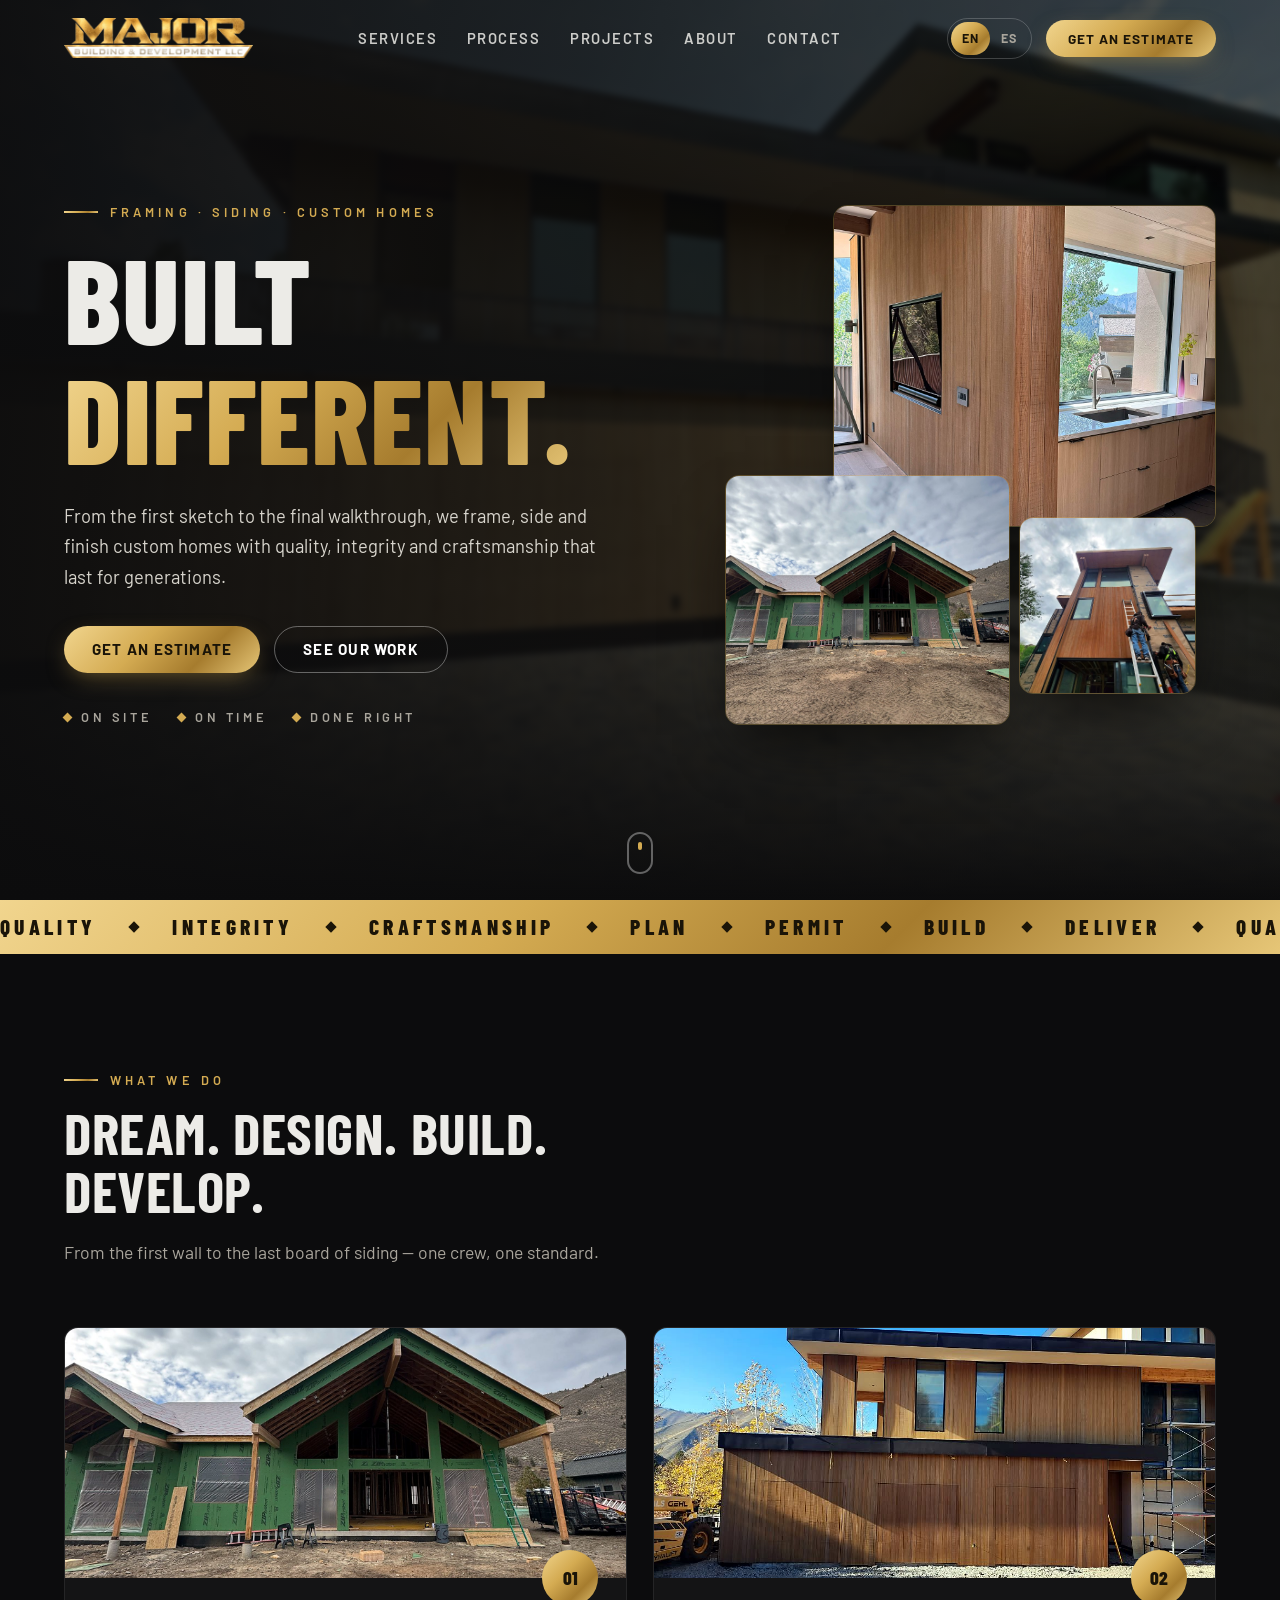
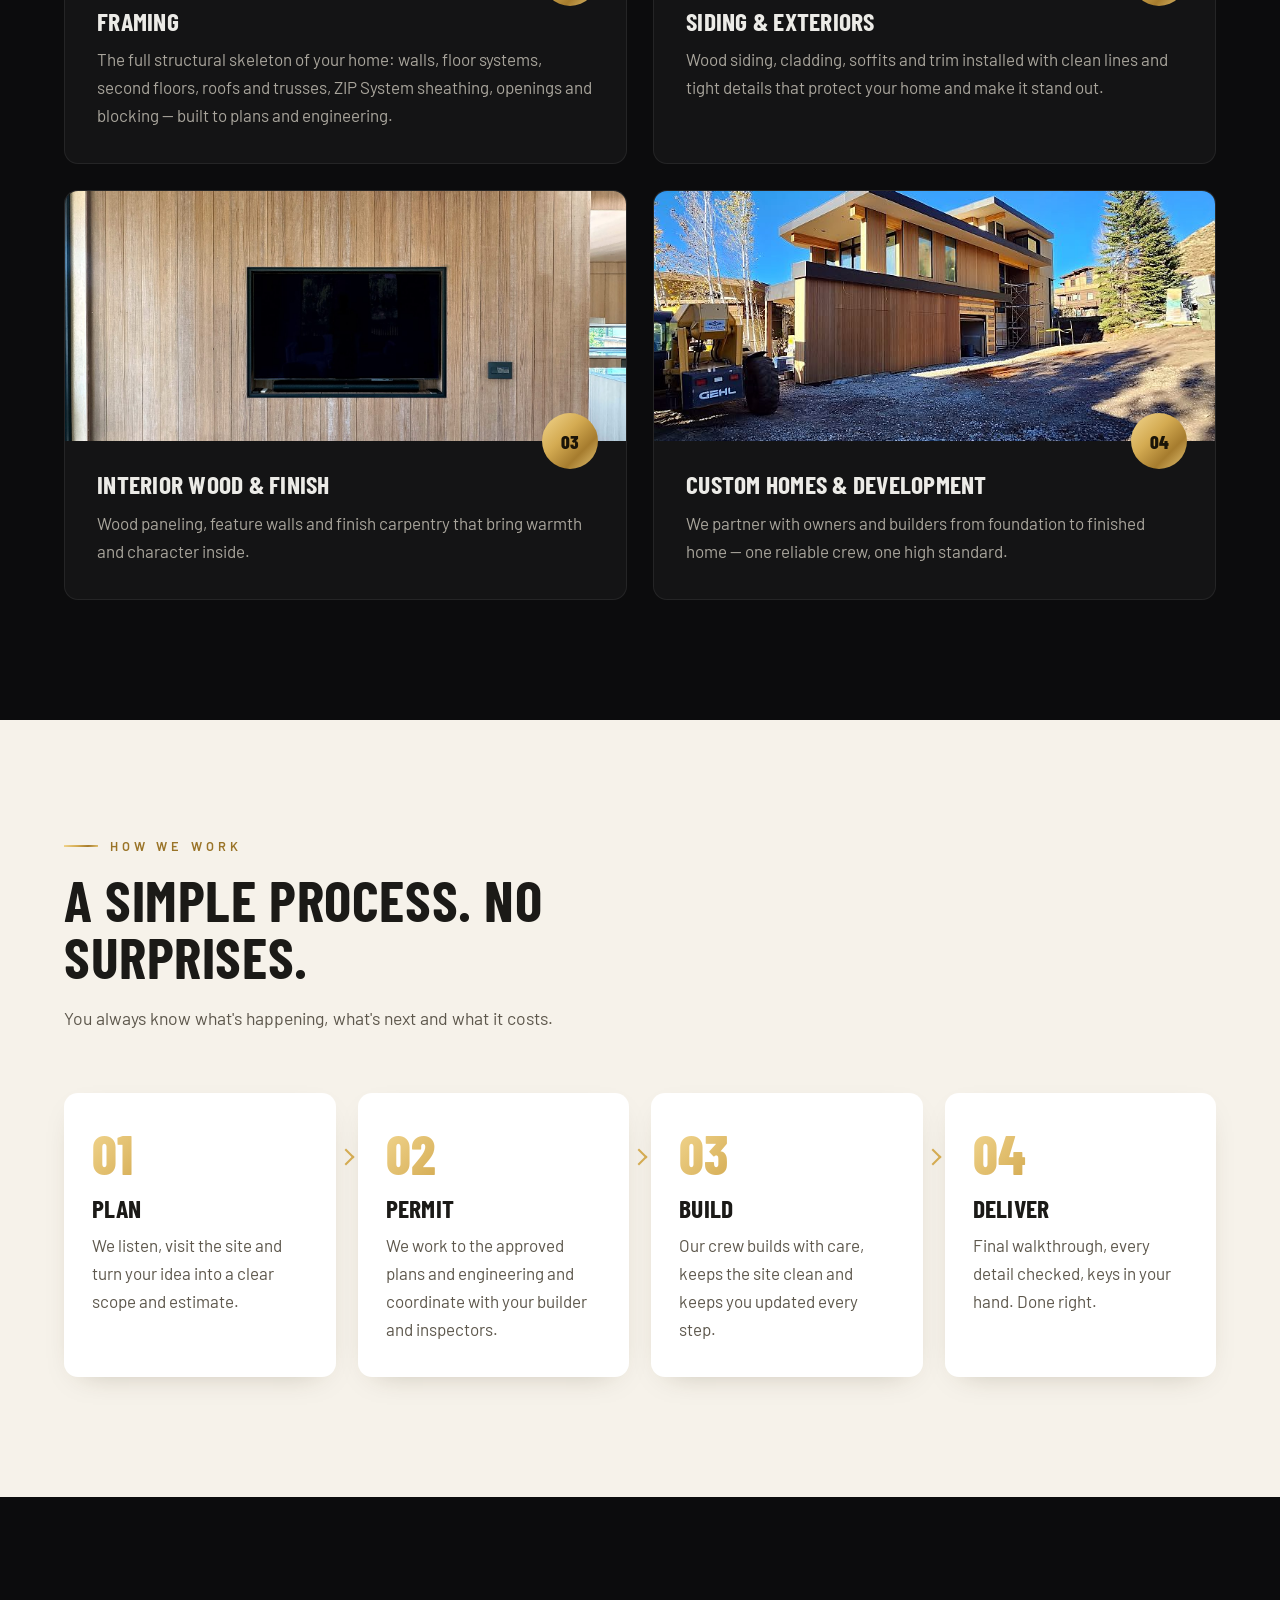
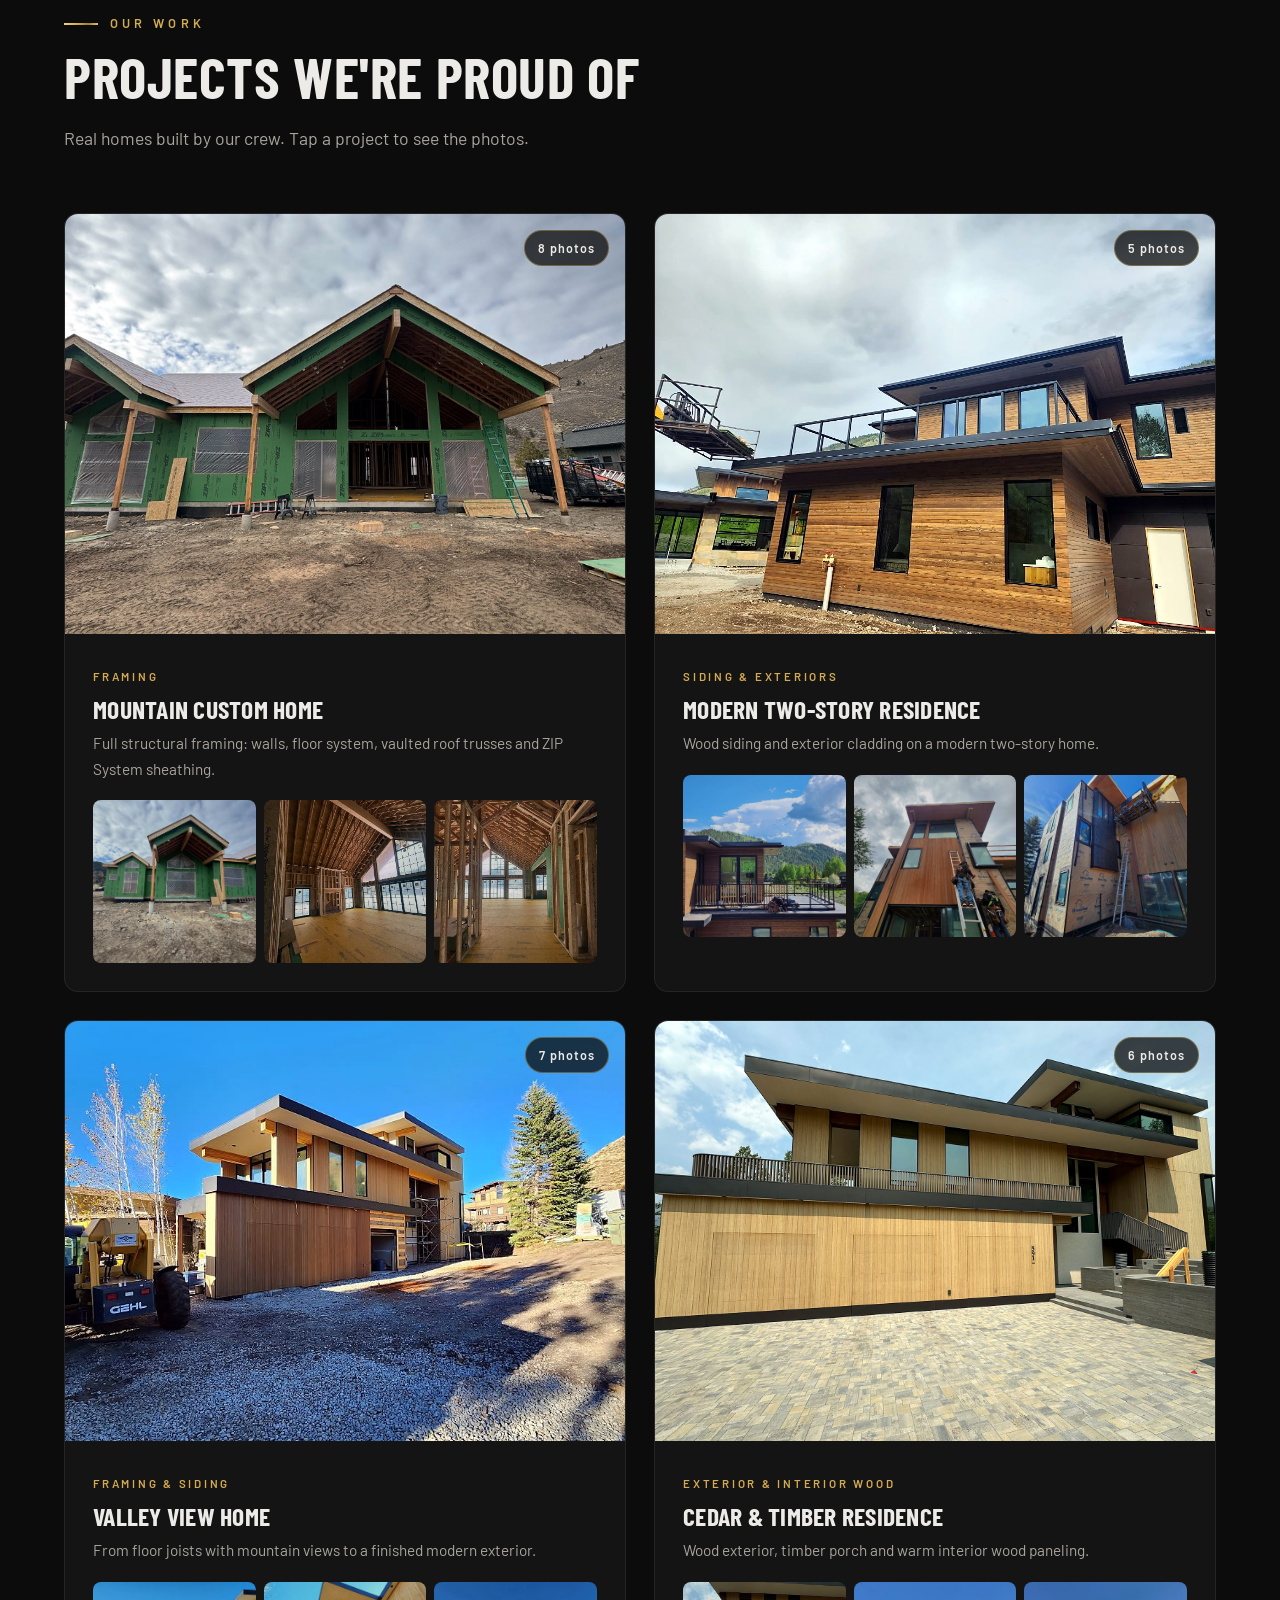
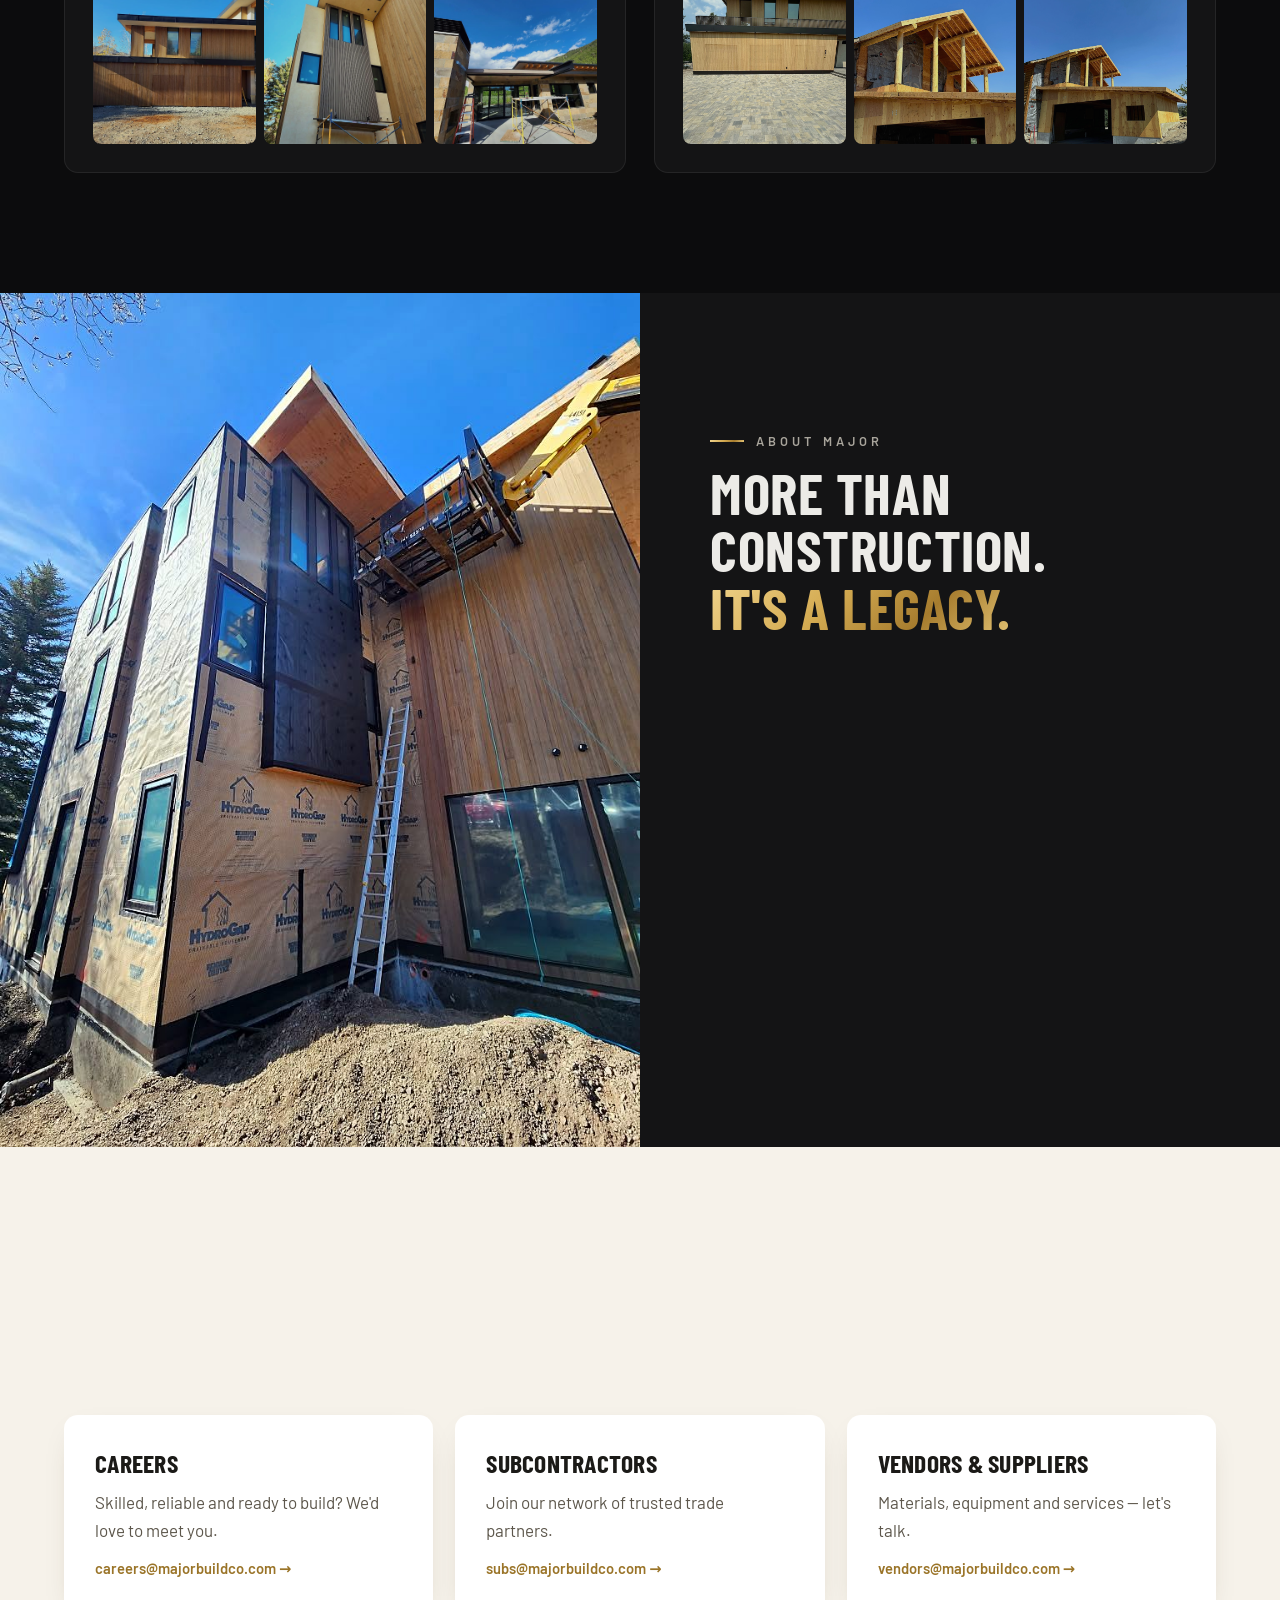
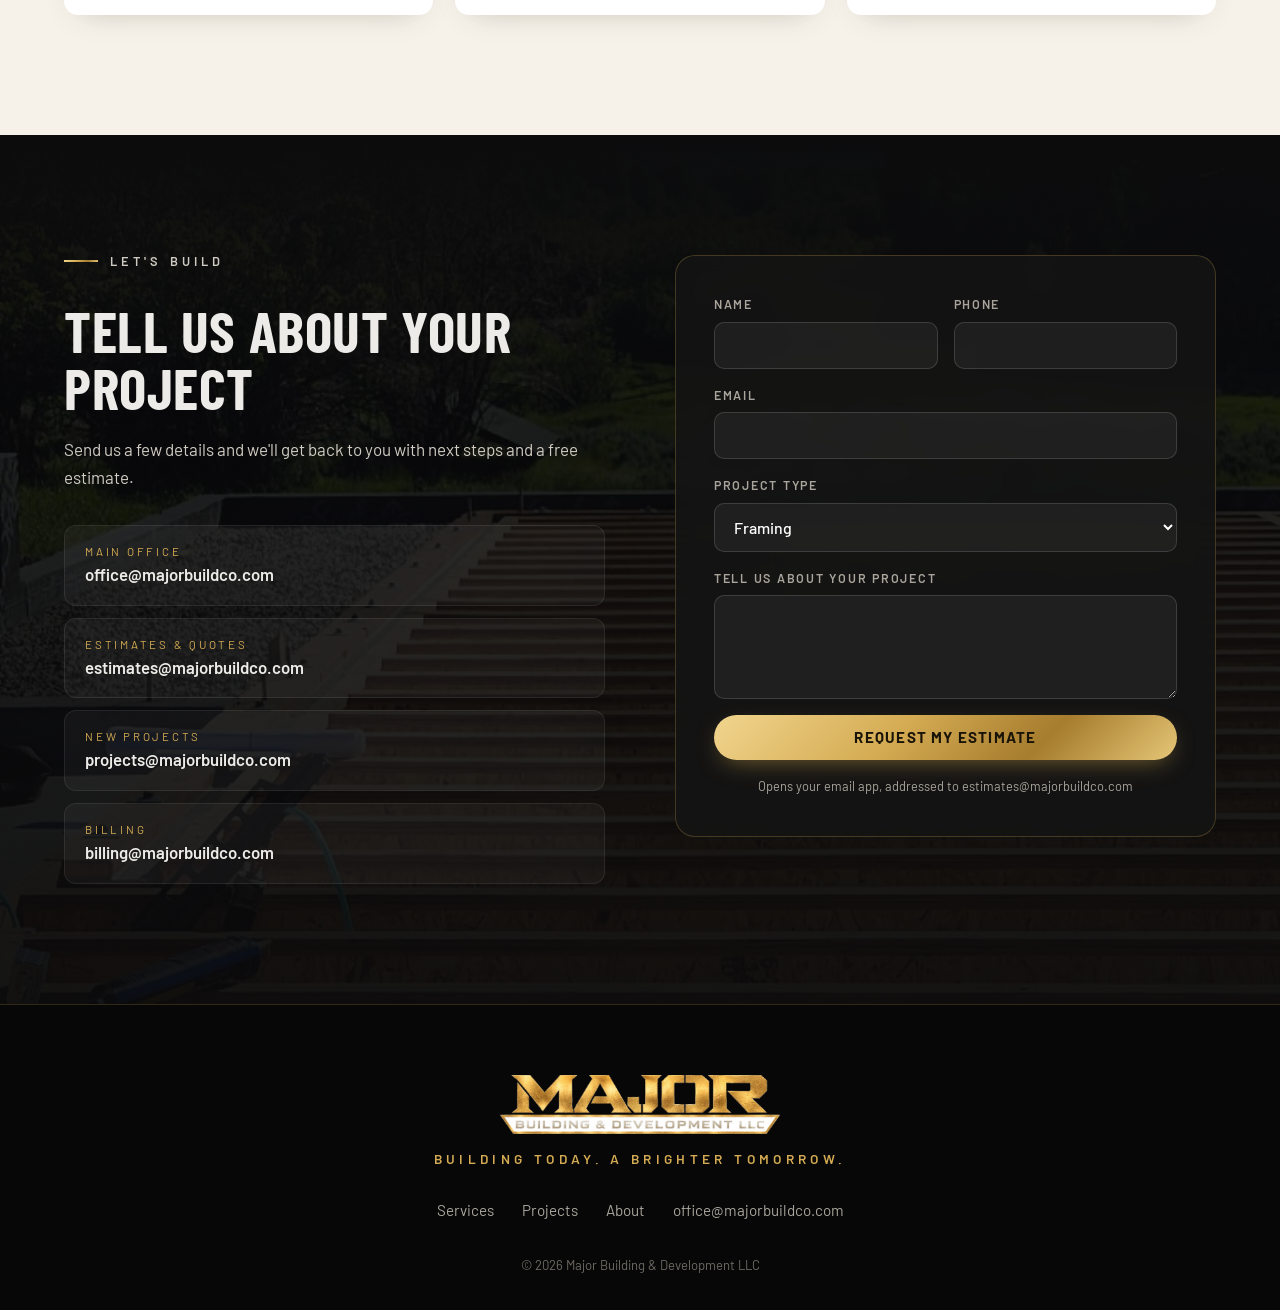
==== index.html @ 40de9aeb "Major Building & Development website Co-Authored-By: Claude Opus 5.5 <noreply@anthropic.com>" ====
<!DOCTYPE html>
<html lang="en">
<head>
<meta charset="UTF-8">
<meta name="viewport" content="width=device-width, initial-scale=1">
<title>Major Building & Development LLC | Custom Homes & Construction</title>
<meta name="description" content="Major Building & Development LLC — custom homes, development and commercial construction. Plan, permit, build, deliver.">
<meta property="og:title" content="Major Building & Development LLC">
<meta property="og:description" content="Built different. Custom homes, development and commercial construction.">
<meta property="og:image" content="proyectos/hero.jpg">
<link rel="icon" href="img/logo-800.png">
<link rel="preconnect" href="https://fonts.googleapis.com">
<link rel="preconnect" href="https://fonts.gstatic.com" crossorigin>
<link href="https://fonts.googleapis.com/css2?family=Barlow+Condensed:wght@500;600;700;800&family=Barlow:wght@400;500;600&display=swap" rel="stylesheet">
<link rel="stylesheet" href="styles.css">
</head>
<body>

<!-- NAV -->
<header class="nav" id="nav">
  <div class="wrap nav__in">
    <a href="#top" class="nav__logo" aria-label="Major Building & Development"><img src="img/logo-800.png" alt="Major Building & Development LLC"></a>
    <nav class="nav__links" id="menu">
      <a href="#services" data-i18n="nav.services">Services</a>
      <a href="#process" data-i18n="nav.process">Process</a>
      <a href="#projects" data-i18n="nav.projects">Projects</a>
      <a href="#about" data-i18n="nav.about">About</a>
      <a href="#contact" data-i18n="nav.contact">Contact</a>
      <a href="#contact" class="btn btn--gold nav__cta-m" data-i18n="cta.estimate">Get an Estimate</a>
    </nav>
    <div class="nav__right">
      <div class="lang" role="group" aria-label="Language">
        <button data-lang="en" class="is-on">EN</button><button data-lang="es">ES</button>
      </div>
      <a href="#contact" class="btn btn--gold nav__cta" data-i18n="cta.estimate">Get an Estimate</a>
      <button class="burger" id="burger" aria-label="Menu" aria-expanded="false"><span></span><span></span></button>
    </div>
  </div>
</header>

<main id="top">

<!-- HERO -->
<section class="hero">
  <div class="hero__bg" style="background-image:url(proyectos/hero.jpg)"></div>
  <div class="wrap hero__in">
    <div class="hero__copy">
      <p class="eyebrow reveal" data-i18n="hero.eyebrow">Framing · Siding · Custom Homes</p>
      <h1 class="reveal"><span data-i18n="hero.t1">Built</span> <em class="gold" data-i18n="hero.t2">Different.</em></h1>
      <p class="lead reveal" data-i18n="hero.lead">From the first sketch to the final walkthrough, we frame, side and finish custom homes with quality, integrity and craftsmanship that last for generations.</p>
      <div class="hero__btns reveal">
        <a href="#contact" class="btn btn--gold" data-i18n="cta.estimate">Get an Estimate</a>
        <a href="#projects" class="btn btn--ghost" data-i18n="cta.work">See Our Work</a>
      </div>
      <ul class="hero__tags reveal">
        <li data-i18n="tag.1">On site</li><li data-i18n="tag.2">On time</li><li data-i18n="tag.3">Done right</li>
      </ul>
    </div>
    <div class="hero__stack reveal">
      <figure class="card-img a"><img src="proyectos/p4/6.jpg" alt="Interior wood paneling"></figure>
      <figure class="card-img b"><img src="proyectos/p1/1.jpg" alt="Custom home framing"></figure>
      <figure class="card-img c"><img src="proyectos/p2/3.jpg" alt="Crew installing siding"></figure>
    </div>
  </div>
  <a href="#services" class="hero__scroll" aria-label="Scroll"><span></span></a>
</section>

<!-- MARQUEE -->
<div class="marquee" aria-hidden="true">
  <div class="marquee__track">
    <span>Quality</span><i></i><span>Integrity</span><i></i><span>Craftsmanship</span><i></i><span>Plan</span><i></i><span>Permit</span><i></i><span>Build</span><i></i><span>Deliver</span><i></i>
    <span>Quality</span><i></i><span>Integrity</span><i></i><span>Craftsmanship</span><i></i><span>Plan</span><i></i><span>Permit</span><i></i><span>Build</span><i></i><span>Deliver</span><i></i>
  </div>
</div>

<!-- SERVICES -->
<section class="section" id="services">
  <div class="wrap">
    <div class="head reveal">
      <p class="eyebrow" data-i18n="svc.eyebrow">What we do</p>
      <h2 data-i18n="svc.title">Dream. Design. Build. Develop.</h2>
      <p class="sub" data-i18n="svc.sub">From the first wall to the last board of siding — one crew, one standard.</p>
    </div>
    <div class="services">
      <article class="svc reveal">
        <div class="svc__img"><img src="proyectos/p1/1.jpg" alt="" loading="lazy"></div>
        <div class="svc__body">
          <span class="svc__n">01</span>
          <h3 data-i18n="svc.1.t">Framing</h3>
          <p data-i18n="svc.1.d">The full structural skeleton of your home: walls, floor systems, second floors, roofs and trusses, ZIP System sheathing, openings and blocking — built to plans and engineering.</p>
        </div>
      </article>
      <article class="svc reveal">
        <div class="svc__img"><img src="proyectos/p3/2.jpg" alt="" loading="lazy"></div>
        <div class="svc__body">
          <span class="svc__n">02</span>
          <h3 data-i18n="svc.2.t">Siding & Exteriors</h3>
          <p data-i18n="svc.2.d">Wood siding, cladding, soffits and trim installed with clean lines and tight details that protect your home and make it stand out.</p>
        </div>
      </article>
      <article class="svc reveal">
        <div class="svc__img"><img src="proyectos/p4/5.jpg" alt="" loading="lazy"></div>
        <div class="svc__body">
          <span class="svc__n">03</span>
          <h3 data-i18n="svc.3.t">Interior Wood & Finish</h3>
          <p data-i18n="svc.3.d">Wood paneling, feature walls and finish carpentry that bring warmth and character inside.</p>
        </div>
      </article>
      <article class="svc reveal">
        <div class="svc__img"><img src="proyectos/p3/1.jpg" alt="" loading="lazy"></div>
        <div class="svc__body">
          <span class="svc__n">04</span>
          <h3 data-i18n="svc.4.t">Custom Homes & Development</h3>
          <p data-i18n="svc.4.d">We partner with owners and builders from foundation to finished home — one reliable crew, one high standard.</p>
        </div>
      </article>
    </div>
  </div>
</section>

<!-- PROCESS -->
<section class="section section--light" id="process">
  <div class="wrap">
    <div class="head reveal">
      <p class="eyebrow" data-i18n="proc.eyebrow">How we work</p>
      <h2 data-i18n="proc.title">A simple process. No surprises.</h2>
      <p class="sub" data-i18n="proc.sub">You always know what's happening, what's next and what it costs.</p>
    </div>
    <ol class="steps">
      <li class="step reveal"><span class="step__n">01</span><h3 data-i18n="proc.1.t">Plan</h3><p data-i18n="proc.1.d">We listen, visit the site and turn your idea into a clear scope and estimate.</p></li>
      <li class="step reveal"><span class="step__n">02</span><h3 data-i18n="proc.2.t">Permit</h3><p data-i18n="proc.2.d">We work to the approved plans and engineering and coordinate with your builder and inspectors.</p></li>
      <li class="step reveal"><span class="step__n">03</span><h3 data-i18n="proc.3.t">Build</h3><p data-i18n="proc.3.d">Our crew builds with care, keeps the site clean and keeps you updated every step.</p></li>
      <li class="step reveal"><span class="step__n">04</span><h3 data-i18n="proc.4.t">Deliver</h3><p data-i18n="proc.4.d">Final walkthrough, every detail checked, keys in your hand. Done right.</p></li>
    </ol>
  </div>
</section>

<!-- PROJECTS -->
<section class="section" id="projects">
  <div class="wrap">
    <div class="head reveal">
      <p class="eyebrow" data-i18n="proj.eyebrow">Our work</p>
      <h2 data-i18n="proj.title">Projects we're proud of</h2>
      <p class="sub" data-i18n="proj.sub">Real homes built by our crew. Tap a project to see the photos.</p>
    </div>
    <div class="projects" id="projectsGrid">
      <!-- Rellenado desde script.js (lista PROJECTS) -->
    </div>
  </div>
</section>

<!-- ABOUT / LEGACY -->
<section class="section section--split" id="about">
  <div class="split__img reveal"><img src="proyectos/p2/4.jpg" alt="Major crew on site" loading="lazy"></div>
  <div class="split__copy">
    <p class="eyebrow reveal" data-i18n="about.eyebrow">About Major</p>
    <h2 class="reveal"><span data-i18n="about.t1">More than construction.</span><br><em class="gold" data-i18n="about.t2">It's a legacy.</em></h2>
    <p class="reveal" data-i18n="about.p1">Major Building & Development was founded by Ruben on a simple idea: treat every project like it's being built for our own family. That means honest estimates, clear communication and work we're proud to put our name on.</p>
    <p class="reveal" data-i18n="about.p2">We're builders, planners and problem-solvers — and we're here to build today for a brighter tomorrow.</p>
    <ul class="pillars reveal">
      <li><b data-i18n="pill.1.t">Quality</b><span data-i18n="pill.1.d">Materials and methods that last.</span></li>
      <li><b data-i18n="pill.2.t">Integrity</b><span data-i18n="pill.2.d">Straight answers, fair prices.</span></li>
      <li><b data-i18n="pill.3.t">Craftsmanship</b><span data-i18n="pill.3.d">Details done by hand, done right.</span></li>
    </ul>
  </div>
</section>

<!-- WORK WITH US -->
<section class="section section--light">
  <div class="wrap">
    <div class="head reveal">
      <p class="eyebrow" data-i18n="team.eyebrow">Grow with us</p>
      <h2 data-i18n="team.title">People. Projects. Progress.</h2>
    </div>
    <div class="join">
      <a class="join__card reveal" href="mailto:careers@majorbuildco.com">
        <h3 data-i18n="team.1.t">Careers</h3>
        <p data-i18n="team.1.d">Skilled, reliable and ready to build? We'd love to meet you.</p>
        <span>careers@majorbuildco.com →</span>
      </a>
      <a class="join__card reveal" href="mailto:subs@majorbuildco.com">
        <h3 data-i18n="team.2.t">Subcontractors</h3>
        <p data-i18n="team.2.d">Join our network of trusted trade partners.</p>
        <span>subs@majorbuildco.com →</span>
      </a>
      <a class="join__card reveal" href="mailto:vendors@majorbuildco.com">
        <h3 data-i18n="team.3.t">Vendors & Suppliers</h3>
        <p data-i18n="team.3.d">Materials, equipment and services — let's talk.</p>
        <span>vendors@majorbuildco.com →</span>
      </a>
    </div>
  </div>
</section>

<!-- CONTACT -->
<section class="section section--contact" id="contact">
  <div class="contact__bg" style="background-image:url(proyectos/p3/5.jpg)"></div>
  <div class="wrap contact">
    <div class="contact__info">
      <p class="eyebrow reveal" data-i18n="ct.eyebrow">Let's build</p>
      <h2 class="reveal" data-i18n="ct.title">Tell us about your project</h2>
      <p class="reveal" data-i18n="ct.sub">Send us a few details and we'll get back to you with next steps and a free estimate.</p>
      <ul class="emails reveal">
        <li><small data-i18n="ct.office">Main office</small><a href="mailto:office@majorbuildco.com">office@majorbuildco.com</a></li>
        <li><small data-i18n="ct.estimates">Estimates & quotes</small><a href="mailto:estimates@majorbuildco.com">estimates@majorbuildco.com</a></li>
        <li><small data-i18n="ct.projects">New projects</small><a href="mailto:projects@majorbuildco.com">projects@majorbuildco.com</a></li>
        <li><small data-i18n="ct.billing">Billing</small><a href="mailto:billing@majorbuildco.com">billing@majorbuildco.com</a></li>
      </ul>
    </div>
    <form class="form reveal" id="form" novalidate>
      <div class="row">
        <label><span data-i18n="f.name">Name</span><input name="name" required autocomplete="name"></label>
        <label><span data-i18n="f.phone">Phone</span><input name="phone" type="tel" autocomplete="tel"></label>
      </div>
      <label><span data-i18n="f.email">Email</span><input name="email" type="email" required autocomplete="email"></label>
      <label><span data-i18n="f.type">Project type</span>
        <select name="type">
          <option data-i18n="svc.1.t">Framing</option>
          <option data-i18n="svc.2.t">Siding & Exteriors</option>
          <option data-i18n="svc.3.t">Interior Wood & Finish</option>
          <option data-i18n="svc.4.t">Custom Homes & Development</option>
          <option data-i18n="f.other">Other</option>
        </select>
      </label>
      <label><span data-i18n="f.msg">Tell us about your project</span><textarea name="msg" rows="4"></textarea></label>
      <button class="btn btn--gold btn--full" type="submit" data-i18n="f.send">Request my estimate</button>
      <p class="form__note" data-i18n="f.note">Opens your email app, addressed to estimates@majorbuildco.com</p>
    </form>
  </div>
</section>

</main>

<footer class="footer">
  <div class="wrap footer__in">
    <img src="img/logo-800.png" alt="Major Building & Development LLC" class="footer__logo">
    <p class="footer__tag" data-i18n="foot.tag">Building today. A brighter tomorrow.</p>
    <nav class="footer__links">
      <a href="#services" data-i18n="nav.services">Services</a>
      <a href="#projects" data-i18n="nav.projects">Projects</a>
      <a href="#about" data-i18n="nav.about">About</a>
      <a href="mailto:office@majorbuildco.com">office@majorbuildco.com</a>
    </nav>
    <p class="footer__copy">© <span id="yr"></span> Major Building & Development LLC</p>
  </div>
</footer>

<div class="lightbox" id="lightbox" hidden>
  <button class="lightbox__x" aria-label="Close">×</button>
  <button class="lightbox__nav prev" aria-label="Previous">‹</button>
  <figure><img alt=""><figcaption><b></b><span></span></figcaption></figure>
  <button class="lightbox__nav next" aria-label="Next">›</button>
</div>

<script src="script.js"></script>
</body>
</html>
---- styles.css ----
:root{
  --ink:#0c0c0d; --ink-2:#141415; --ink-3:#1d1d1f;
  --cream:#f6f2ea; --cream-2:#ece5d8;
  --gold:#d4ab52; --gold-hi:#f1d58e; --gold-lo:#9a7428;
  --grad:linear-gradient(135deg,#f1d58e 0%,#d4ab52 40%,#a67c2e 70%,#e6c677 100%);
  --txt:#ecebe7; --muted:#a9a59c; --txt-dark:#1b1a17; --muted-dark:#5d574c;
  --r:14px; --wrap:1200px;
  --fh:'Barlow Condensed',system-ui,sans-serif; --fb:'Barlow',system-ui,sans-serif;
}
*{box-sizing:border-box;margin:0;padding:0}
html{scroll-behavior:smooth;scroll-padding-top:80px}
body{background:var(--ink);color:var(--txt);font:17px/1.65 var(--fb);-webkit-font-smoothing:antialiased;overflow-x:hidden}
img{display:block;max-width:100%}
a{color:inherit;text-decoration:none}
button{font:inherit;cursor:pointer;border:0;background:none;color:inherit}
.wrap{max-width:var(--wrap);margin:0 auto;padding:0 24px}
h1,h2,h3{font-family:var(--fh);text-transform:uppercase;line-height:1;letter-spacing:.01em}
h2{font-size:clamp(2.2rem,5vw,3.6rem);font-weight:700}
h3{font-size:1.6rem;font-weight:700}
.gold{font-style:normal;background:var(--grad);-webkit-background-clip:text;background-clip:text;color:transparent}
.eyebrow{font:600 .8rem/1 var(--fb);letter-spacing:.32em;text-transform:uppercase;color:var(--gold);display:flex;align-items:center;gap:12px;margin-bottom:18px}
.eyebrow::before{content:"";width:34px;height:2px;background:var(--grad)}

/* buttons */
.btn{display:inline-flex;align-items:center;justify-content:center;gap:8px;padding:15px 28px;border-radius:999px;font:700 .95rem/1 var(--fb);letter-spacing:.08em;text-transform:uppercase;transition:transform .25s,box-shadow .25s,background .25s}
.btn--gold{background:var(--grad);color:#1a1408;box-shadow:0 8px 24px -8px rgba(212,171,82,.55)}
.btn--gold:hover{transform:translateY(-2px);box-shadow:0 14px 30px -8px rgba(212,171,82,.7)}
.btn--ghost{border:1.5px solid rgba(255,255,255,.35);color:#fff}
.btn--ghost:hover{border-color:var(--gold);color:var(--gold-hi)}
.btn--full{width:100%}

/* nav */
.nav{position:fixed;inset:0 0 auto;z-index:50;transition:background .3s,box-shadow .3s,padding .3s;padding:18px 0}
.nav.is-scrolled{background:rgba(12,12,13,.88);backdrop-filter:blur(14px);-webkit-backdrop-filter:blur(14px);box-shadow:0 1px 0 rgba(212,171,82,.18);padding:10px 0}
.nav__in{display:flex;align-items:center;justify-content:space-between;gap:24px}
.nav__logo img{height:40px;width:auto}
.nav__links{display:flex;gap:30px;font-weight:600;font-size:.92rem;letter-spacing:.1em;text-transform:uppercase}
.nav__links a:not(.btn){position:relative;opacity:.85;transition:opacity .2s}
.nav__links a:not(.btn)::after{content:"";position:absolute;left:0;bottom:-6px;height:2px;width:0;background:var(--grad);transition:width .3s}
.nav__links a:not(.btn):hover{opacity:1}
.nav__links a:not(.btn):hover::after{width:100%}
.nav__cta-m{display:none}
.nav__right{display:flex;align-items:center;gap:14px}
.nav__cta{padding:12px 22px;font-size:.85rem}
.lang{display:flex;border:1px solid rgba(255,255,255,.2);border-radius:999px;padding:3px}
.lang button{padding:6px 11px;border-radius:999px;font-size:.78rem;font-weight:700;letter-spacing:.08em;color:var(--muted);transition:.2s}
.lang button.is-on{background:var(--grad);color:#1a1408}
.burger{display:none;width:42px;height:42px;position:relative}
.burger span{position:absolute;left:10px;right:10px;height:2px;background:#fff;transition:.3s}
.burger span:first-child{top:16px}.burger span:last-child{top:24px}
.burger[aria-expanded=true] span:first-child{top:20px;transform:rotate(45deg)}
.burger[aria-expanded=true] span:last-child{top:20px;transform:rotate(-45deg)}

/* hero */
.hero{position:relative;min-height:100svh;display:flex;align-items:center;padding:120px 0 90px;overflow:hidden}
.hero__bg{position:absolute;inset:-20px;background-size:cover;background-position:center;filter:blur(3px) brightness(.45) saturate(1.1);transform:scale(1.05)}
.hero::before{content:"";position:absolute;inset:0;z-index:1;background:linear-gradient(90deg,rgba(12,12,13,.96) 0%,rgba(12,12,13,.75) 45%,rgba(12,12,13,.35) 100%),linear-gradient(0deg,var(--ink) 0%,transparent 30%)}
.hero__in{position:relative;z-index:2;display:grid;grid-template-columns:1.1fr .9fr;gap:60px;align-items:center;width:100%}
.hero h1{font-size:clamp(3.6rem,10vw,7.5rem);font-weight:800;margin-bottom:24px}
.hero h1 em{display:inline-block}
.lead{font-size:1.15rem;color:#d8d5cd;max-width:540px;margin-bottom:34px}
.hero__btns{display:flex;flex-wrap:wrap;gap:14px;margin-bottom:38px}
.hero__tags{list-style:none;display:flex;gap:26px;font:600 .8rem/1 var(--fb);letter-spacing:.28em;text-transform:uppercase;color:var(--muted)}
.hero__tags li{display:flex;align-items:center;gap:10px}
.hero__tags li::before{content:"";width:7px;height:7px;background:var(--gold);transform:rotate(45deg)}
.hero__stack{position:relative;height:520px}
.card-img{position:absolute;border-radius:var(--r);overflow:hidden;box-shadow:0 30px 60px -20px rgba(0,0,0,.8);border:1px solid rgba(212,171,82,.3)}
.card-img img{width:100%;height:100%;object-fit:cover}
.card-img.a{width:78%;height:62%;top:0;right:0}
.card-img.b{width:58%;height:48%;bottom:0;left:0;z-index:2}
.card-img.c{width:36%;height:34%;bottom:6%;right:4%;z-index:3}
.hero__scroll{position:absolute;bottom:26px;left:50%;transform:translateX(-50%);z-index:2;width:26px;height:42px;border:2px solid rgba(255,255,255,.35);border-radius:14px}
.hero__scroll span{position:absolute;left:50%;top:8px;width:4px;height:8px;margin-left:-2px;border-radius:2px;background:var(--gold);animation:sc 1.8s infinite}
@keyframes sc{0%{opacity:0;transform:translateY(0)}40%{opacity:1}100%{opacity:0;transform:translateY(14px)}}

/* marquee */
.marquee{background:var(--grad);color:#1a1408;overflow:hidden;padding:16px 0}
.marquee__track{display:flex;align-items:center;gap:34px;width:max-content;animation:mq 34s linear infinite;font:800 1.35rem/1 var(--fh);letter-spacing:.2em;text-transform:uppercase}
.marquee i{width:8px;height:8px;background:#1a1408;transform:rotate(45deg)}
@keyframes mq{to{transform:translateX(-50%)}}

/* sections */
.section{padding:120px 0;position:relative}
.head{max-width:680px;margin-bottom:60px}
.head--row{max-width:none;display:flex;justify-content:space-between;align-items:flex-end;gap:30px;flex-wrap:wrap}
.sub{color:var(--muted);font-size:1.1rem;margin-top:18px}
.section--light{background:var(--cream);color:var(--txt-dark)}
.section--light .sub,.section--light p{color:var(--muted-dark)}
.section--light .eyebrow{color:var(--gold-lo)}

/* services */
.services{display:grid;grid-template-columns:repeat(2,1fr);gap:26px}
.svc{background:var(--ink-2);border:1px solid rgba(255,255,255,.07);border-radius:var(--r);overflow:hidden;display:flex;flex-direction:column;transition:transform .35s,border-color .35s}
.svc:hover{transform:translateY(-6px);border-color:rgba(212,171,82,.5)}
.svc__img{height:250px;overflow:hidden}
.svc__img img{width:100%;height:100%;object-fit:cover;transition:transform .8s}
.svc:hover .svc__img img{transform:scale(1.07)}
.svc__body{padding:30px 32px 34px;position:relative}
.svc__n{position:absolute;top:-28px;right:28px;width:56px;height:56px;border-radius:50%;background:var(--grad);color:#1a1408;display:grid;place-items:center;font:800 1.2rem/1 var(--fh)}
.svc h3{margin-bottom:12px}
.svc p{color:var(--muted)}

/* process */
.steps{list-style:none;display:grid;grid-template-columns:repeat(4,1fr);gap:22px;counter-reset:s}
.step{background:#fff;border-radius:var(--r);padding:34px 28px;position:relative;box-shadow:0 10px 30px -18px rgba(60,45,15,.35);transition:transform .3s}
.step:hover{transform:translateY(-5px)}
.step__n{font:800 3.4rem/1 var(--fh);background:var(--grad);-webkit-background-clip:text;background-clip:text;color:transparent;display:block;margin-bottom:14px}
.step h3{margin-bottom:10px;color:var(--txt-dark)}
.step:not(:last-child)::after{content:"";position:absolute;top:58px;right:-16px;width:10px;height:10px;border-top:2px solid var(--gold);border-right:2px solid var(--gold);transform:rotate(45deg);z-index:2}

/* gallery */
.filters{display:flex;gap:8px;flex-wrap:wrap}
.filters button{padding:10px 18px;border-radius:999px;border:1px solid rgba(255,255,255,.18);font-weight:600;font-size:.85rem;letter-spacing:.08em;text-transform:uppercase;color:var(--muted);transition:.2s}
.filters button:hover{color:#fff;border-color:var(--gold)}
.filters button.is-on{background:var(--grad);color:#1a1408;border-color:transparent}
.gallery{display:grid;grid-template-columns:repeat(3,1fr);grid-auto-rows:260px;gap:16px}
.g{position:relative;border-radius:var(--r);overflow:hidden;cursor:zoom-in;background:var(--ink-3)}
.g.wide{grid-column:span 2}
.g.tall{grid-row:span 2}
.g img{width:100%;height:100%;object-fit:cover;transition:transform .7s}
.g::after{content:"";position:absolute;inset:0;background:linear-gradient(0deg,rgba(0,0,0,.75),transparent 55%);opacity:.9}
.g figcaption{position:absolute;left:20px;bottom:18px;z-index:2;font:700 1.25rem/1.1 var(--fh);text-transform:uppercase;letter-spacing:.04em}
.g figcaption small{display:block;font:600 .72rem/1 var(--fb);letter-spacing:.24em;color:var(--gold);margin-bottom:6px}
.g:hover img{transform:scale(1.06)}
.g.is-hidden{display:none}

/* about */
.section--split{display:grid;grid-template-columns:1fr 1fr;padding:0;background:var(--ink-2)}
.split__img{min-height:640px}
.split__img img{width:100%;height:100%;object-fit:cover}
.split__copy{padding:110px 8% 110px 70px;display:flex;flex-direction:column;justify-content:center}
.split__copy h2{margin-bottom:26px}
.split__copy p{color:var(--muted);margin-bottom:16px;max-width:560px}
.pillars{list-style:none;display:grid;grid-template-columns:repeat(3,1fr);gap:18px;margin-top:26px;padding-top:30px;border-top:1px solid rgba(212,171,82,.25)}
.pillars b{display:block;font:700 1.3rem/1 var(--fh);text-transform:uppercase;color:var(--gold-hi);margin-bottom:8px}
.pillars span{font-size:.92rem;color:var(--muted)}

/* join */
.join{display:grid;grid-template-columns:repeat(3,1fr);gap:22px}
.join__card{background:#fff;border-radius:var(--r);padding:34px 30px;border:1px solid transparent;transition:.3s;display:flex;flex-direction:column;gap:12px;box-shadow:0 10px 30px -18px rgba(60,45,15,.35)}
.join__card h3{color:var(--txt-dark)}
.join__card span{margin-top:auto;font-weight:600;color:var(--gold-lo);font-size:.92rem;word-break:break-all}
.join__card:hover{border-color:var(--gold);transform:translateY(-5px)}

/* contact */
.section--contact{overflow:hidden}
.contact__bg{position:absolute;inset:0;background-size:cover;background-position:center;filter:brightness(.28)}
.section--contact::before{content:"";position:absolute;inset:0;background:linear-gradient(180deg,var(--ink) 0%,rgba(12,12,13,.6) 30%,rgba(12,12,13,.85) 100%);z-index:1}
.contact{position:relative;z-index:2;display:grid;grid-template-columns:1fr 1fr;gap:70px;align-items:start}
.contact__info h2{margin-bottom:18px}
.contact__info>p{color:#cfcbc2;margin-bottom:34px}
.emails{list-style:none;display:grid;gap:12px}
.emails li{display:flex;flex-direction:column;padding:16px 20px;border-radius:12px;background:rgba(255,255,255,.04);border:1px solid rgba(255,255,255,.08);transition:border-color .2s}
.emails li:hover{border-color:rgba(212,171,82,.5)}
.emails small{font-size:.72rem;letter-spacing:.24em;text-transform:uppercase;color:var(--gold)}
.emails a{font-weight:600;font-size:1.05rem;word-break:break-all}
.form{background:rgba(20,20,21,.85);backdrop-filter:blur(10px);border:1px solid rgba(212,171,82,.25);border-radius:20px;padding:38px;display:grid;gap:16px}
.form .row{display:grid;grid-template-columns:1fr 1fr;gap:16px}
.form label{display:grid;gap:7px;font-size:.78rem;font-weight:600;letter-spacing:.14em;text-transform:uppercase;color:var(--muted)}
.form input,.form select,.form textarea{font:500 1rem var(--fb);color:#fff;background:rgba(255,255,255,.05);border:1px solid rgba(255,255,255,.14);border-radius:10px;padding:13px 15px;transition:border-color .2s,background .2s;text-transform:none;letter-spacing:0;width:100%}
.form select option{background:var(--ink-2)}
.form input:focus,.form select:focus,.form textarea:focus{outline:0;border-color:var(--gold);background:rgba(255,255,255,.08)}
.form .err{border-color:#e0645a}
.form__note{font-size:.8rem;color:var(--muted);text-align:center}

/* footer */
.footer{background:#070707;padding:70px 0 34px;border-top:1px solid rgba(212,171,82,.2);text-align:center}
.footer__in{display:flex;flex-direction:column;align-items:center;gap:18px}
.footer__logo{width:280px}
.footer__tag{font:600 .85rem/1 var(--fb);letter-spacing:.32em;text-transform:uppercase;color:var(--gold)}
.footer__links{display:flex;flex-wrap:wrap;justify-content:center;gap:10px 28px;margin:14px 0;color:var(--muted);font-size:.95rem}
.footer__links a:hover{color:var(--gold-hi)}
.footer__copy{font-size:.82rem;color:#6d6a63}

/* lightbox */
.lightbox{position:fixed;inset:0;z-index:100;background:rgba(0,0,0,.92);display:grid;place-items:center;padding:30px}
.lightbox[hidden]{display:none}
.lightbox img{max-height:88vh;max-width:92vw;border-radius:10px}
.lightbox__x{position:absolute;top:18px;right:24px;font-size:2.6rem;color:#fff;line-height:1}


/* projects */
.projects{display:grid;grid-template-columns:repeat(2,1fr);gap:28px}
.pj{background:var(--ink-2);border:1px solid rgba(255,255,255,.07);border-radius:var(--r);overflow:hidden;cursor:pointer;transition:transform .35s,border-color .35s;outline:0}
.pj:hover,.pj:focus-visible{transform:translateY(-6px);border-color:rgba(212,171,82,.55)}
.pj__img{position:relative;aspect-ratio:4/3;overflow:hidden}
.pj__img img{width:100%;height:100%;object-fit:cover;transition:transform .8s}
.pj:hover .pj__img img{transform:scale(1.06)}
.pj__count{position:absolute;top:16px;right:16px;background:rgba(12,12,13,.75);backdrop-filter:blur(6px);padding:7px 13px;border-radius:999px;font-size:.78rem;font-weight:600;letter-spacing:.08em;border:1px solid rgba(212,171,82,.4)}
.pj__body{padding:26px 28px 28px}
.pj__body small{font-size:.72rem;font-weight:600;letter-spacing:.24em;text-transform:uppercase;color:var(--gold)}
.pj__body h3{margin:8px 0 10px}
.pj__body p{color:var(--muted);font-size:.96rem}
.pj__thumbs{display:grid;grid-template-columns:repeat(3,1fr);gap:8px;margin-top:18px}
.pj__thumbs img{aspect-ratio:1;object-fit:cover;border-radius:8px;opacity:.85;transition:opacity .2s}
.pj:hover .pj__thumbs img{opacity:1}
.lightbox figure{display:flex;flex-direction:column;align-items:center;gap:14px}
.lightbox figcaption{text-align:center}
.lightbox figcaption b{display:block;font:700 1.3rem/1.1 var(--fh);text-transform:uppercase;letter-spacing:.04em}
.lightbox figcaption span{font-size:.85rem;color:var(--gold);letter-spacing:.1em}
.lightbox img{max-height:78vh}
.lightbox__nav{position:absolute;top:50%;transform:translateY(-50%);width:54px;height:54px;border-radius:50%;background:rgba(255,255,255,.08);border:1px solid rgba(212,171,82,.4);font-size:2rem;line-height:1;color:#fff;transition:background .2s}
.lightbox__nav:hover{background:rgba(212,171,82,.3)}
.lightbox__nav.prev{left:20px}.lightbox__nav.next{right:20px}
@media (max-width:640px){
  .projects{grid-template-columns:1fr}
  .lightbox{padding:12px}
  .lightbox__nav{top:auto;bottom:18px;transform:none;width:48px;height:48px}
  .lightbox__nav.prev{left:calc(50% - 60px)}.lightbox__nav.next{right:calc(50% - 60px)}
  .lightbox img{max-height:70vh}
}

/* reveal */
.reveal{opacity:0;transform:translateY(28px);transition:opacity .8s ease,transform .8s ease}
.reveal.in{opacity:1;transform:none}
@media (prefers-reduced-motion:reduce){.reveal{opacity:1;transform:none;transition:none}.marquee__track{animation:none}html{scroll-behavior:auto}}

/* responsive */
@media (max-width:1024px){
  .nav__cta{display:none}
  .burger{display:block}
  .nav__links{position:fixed;top:0;right:0;height:100vh;width:min(320px,85vw);background:var(--ink-2);flex-direction:column;padding:100px 34px 34px;gap:26px;font-size:1.05rem;transform:translateX(100%);transition:transform .35s;border-left:1px solid rgba(212,171,82,.2)}
  .nav__links.open{transform:none}
  .nav__cta-m{display:inline-flex;margin-top:10px}
  .nav__right{position:relative;z-index:2}
  .hero__in{grid-template-columns:1fr}
  .hero__stack{height:380px}
  .steps{grid-template-columns:repeat(2,1fr)}
  .step::after{display:none}
  .section--split{grid-template-columns:1fr}
  .split__img{min-height:380px}
  .split__copy{padding:80px 24px}
  .contact{grid-template-columns:1fr;gap:50px}
  .gallery{grid-template-columns:repeat(2,1fr)}
}
@media (max-width:640px){
  body{font-size:16px}
  .wrap{padding:0 16px}
  .section{padding:84px 0}
  .nav__logo img{height:30px}
  .hero{padding-top:110px}
  .hero__stack{height:300px}
  .hero__tags{gap:16px;letter-spacing:.18em;flex-wrap:wrap}
  .services,.join,.steps,.pillars{grid-template-columns:1fr}
  .svc__img{height:210px}
  .gallery{grid-template-columns:1fr;grid-auto-rows:240px}
  .g.wide{grid-column:auto}.g.tall{grid-row:auto}
  .form{padding:26px 20px}
  .form .row{grid-template-columns:1fr}
  .marquee__track{font-size:1.1rem}
  .footer__logo{width:220px}
}
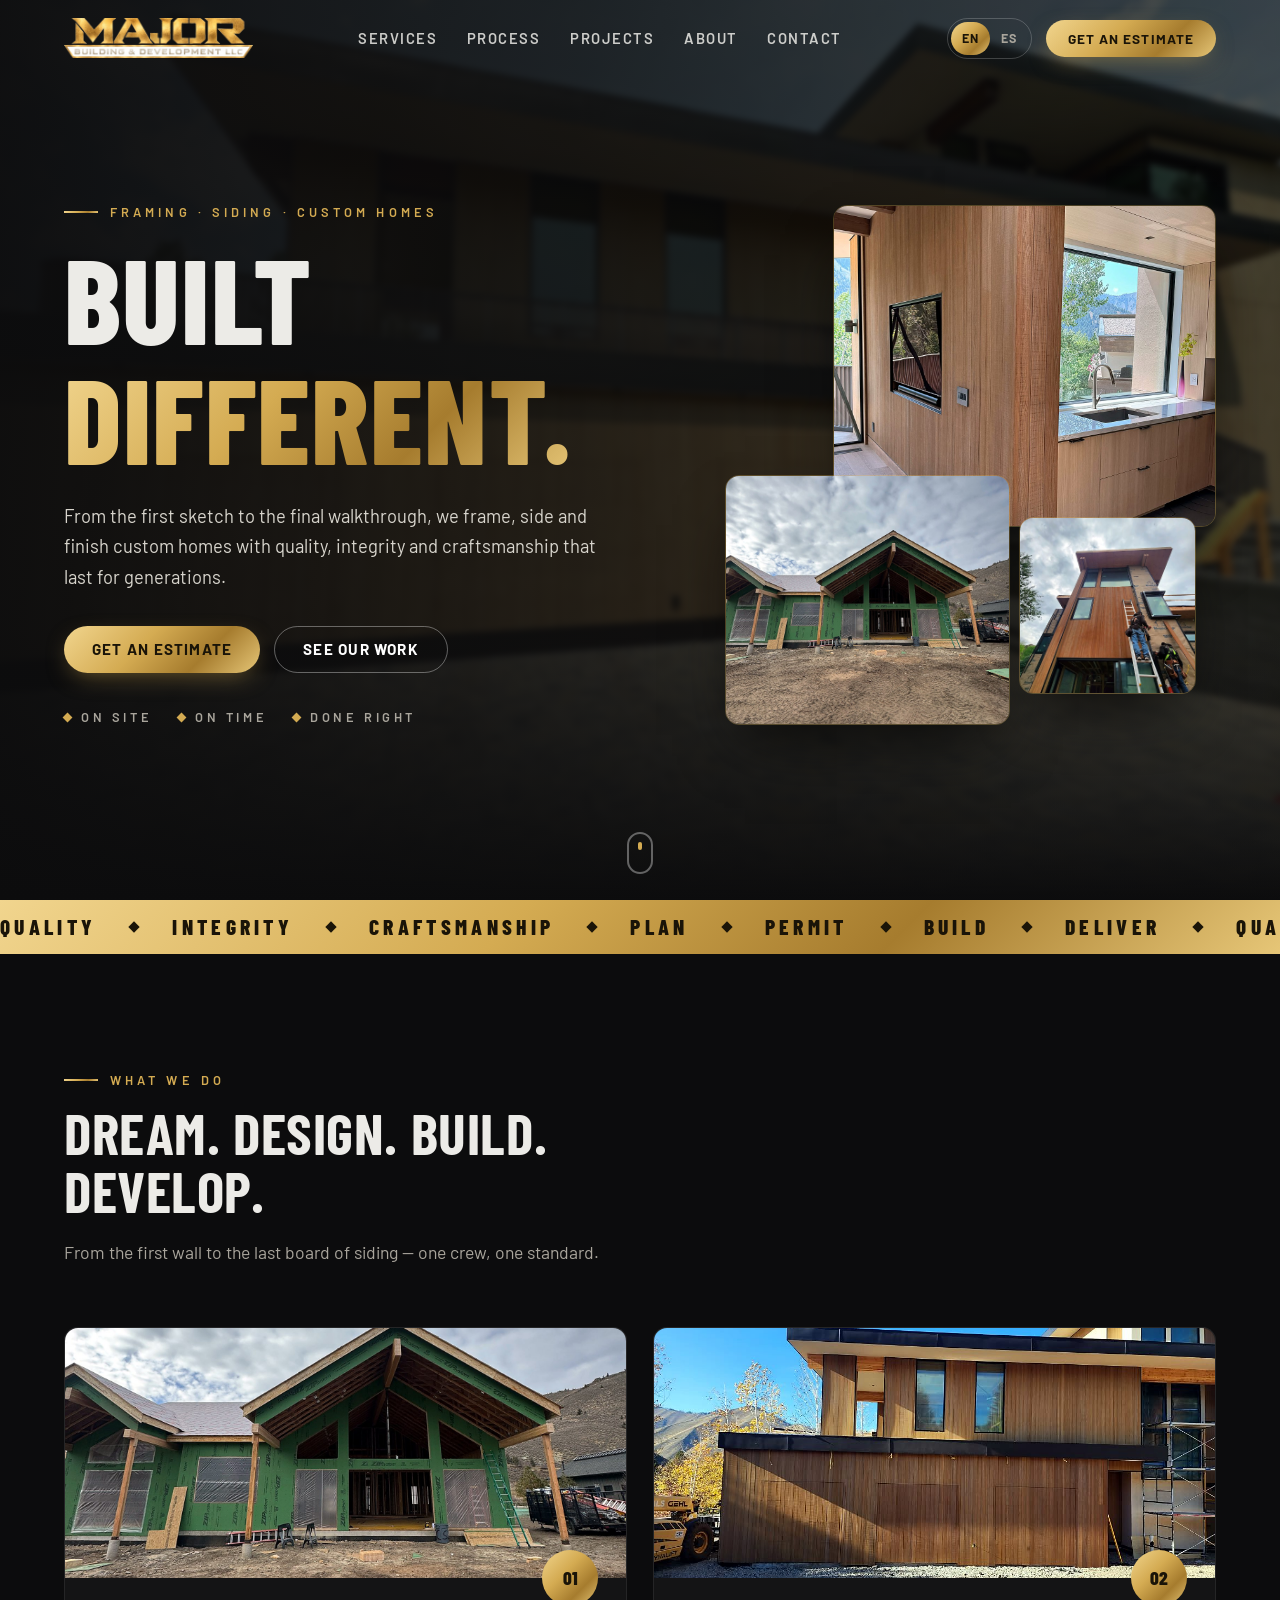
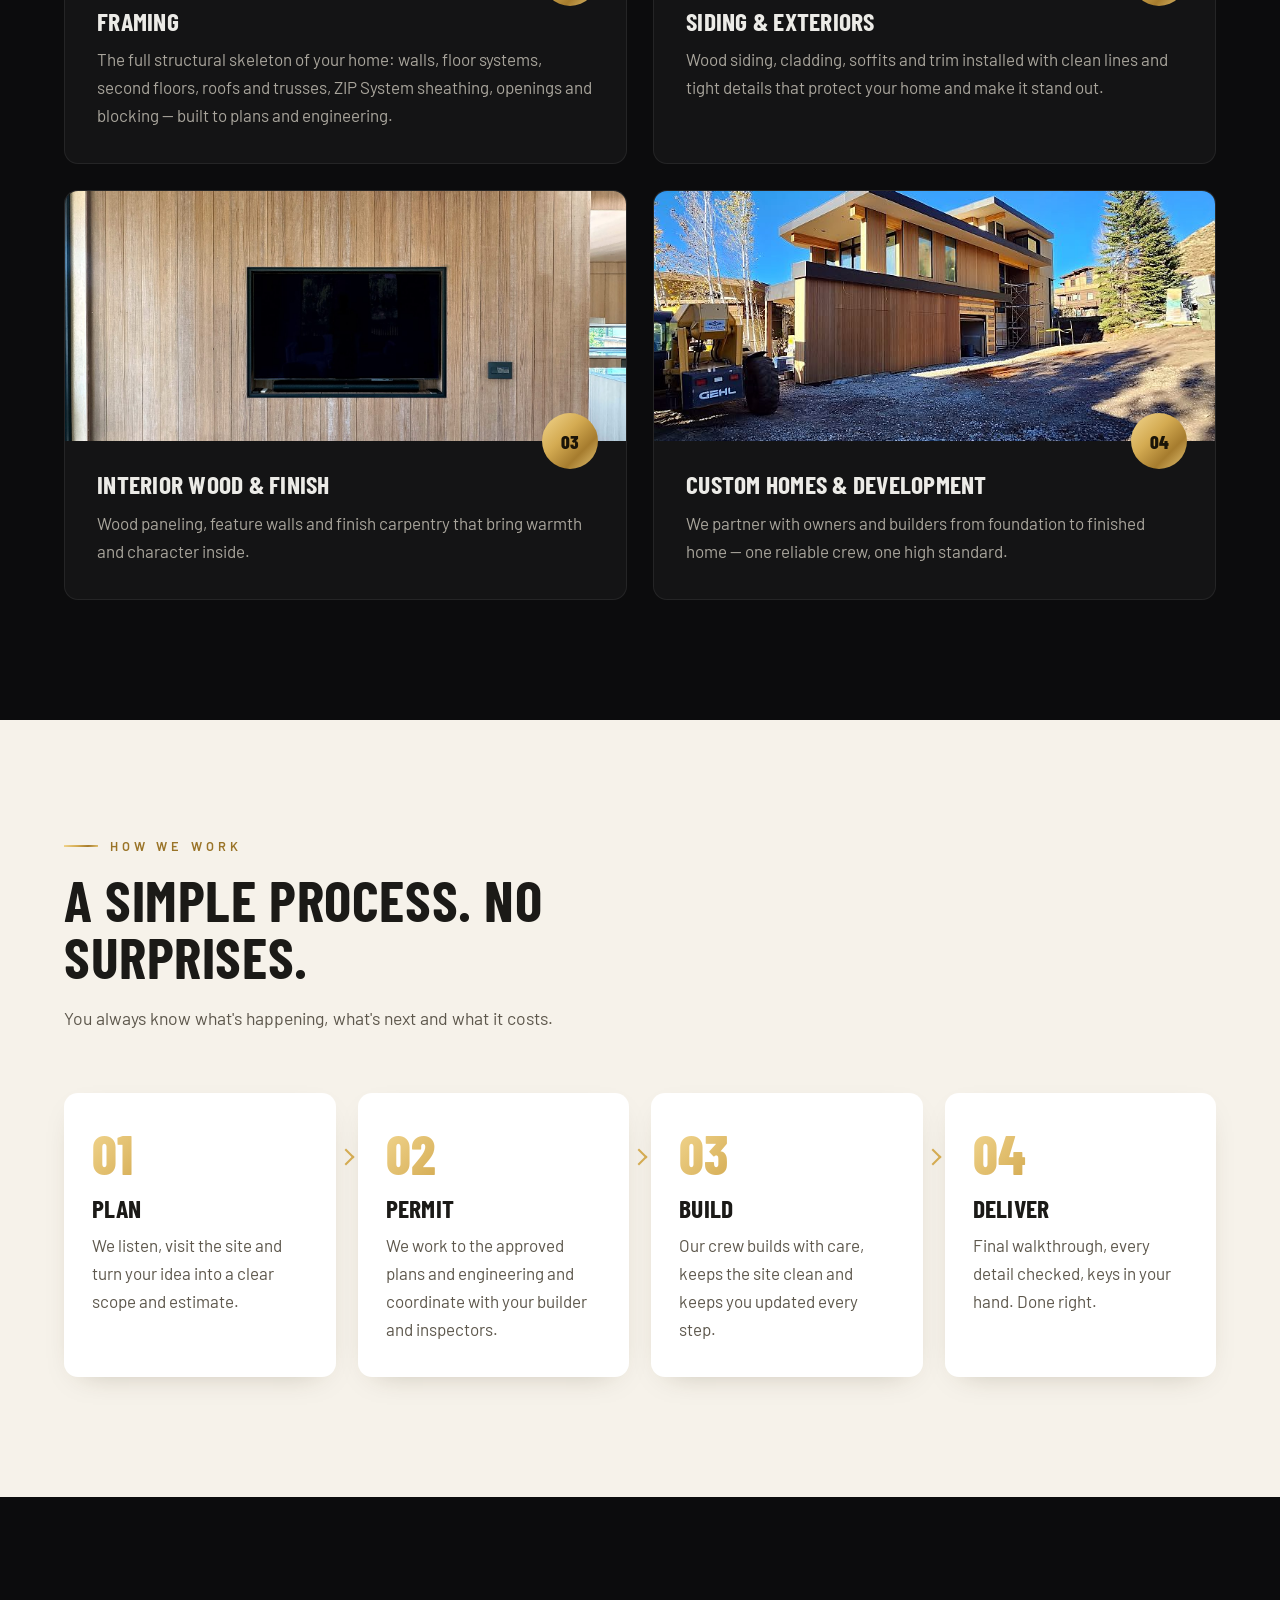
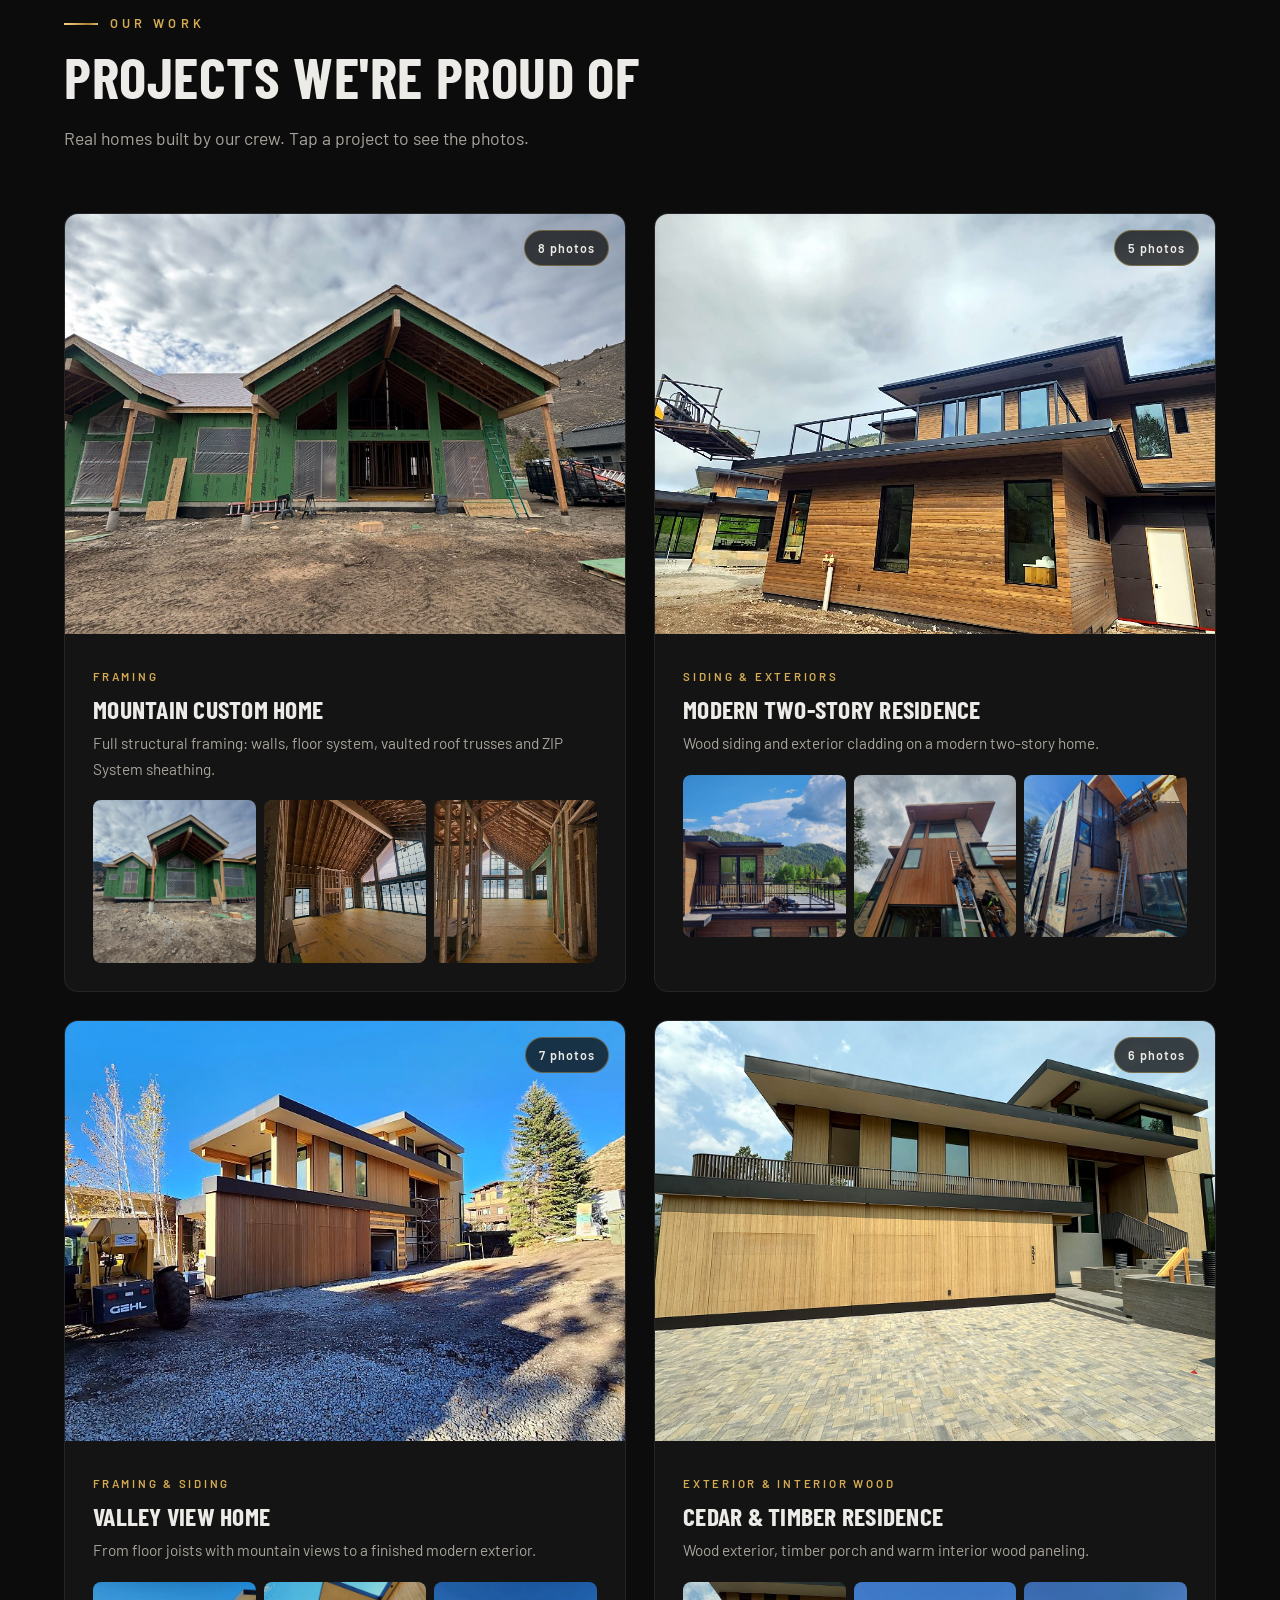
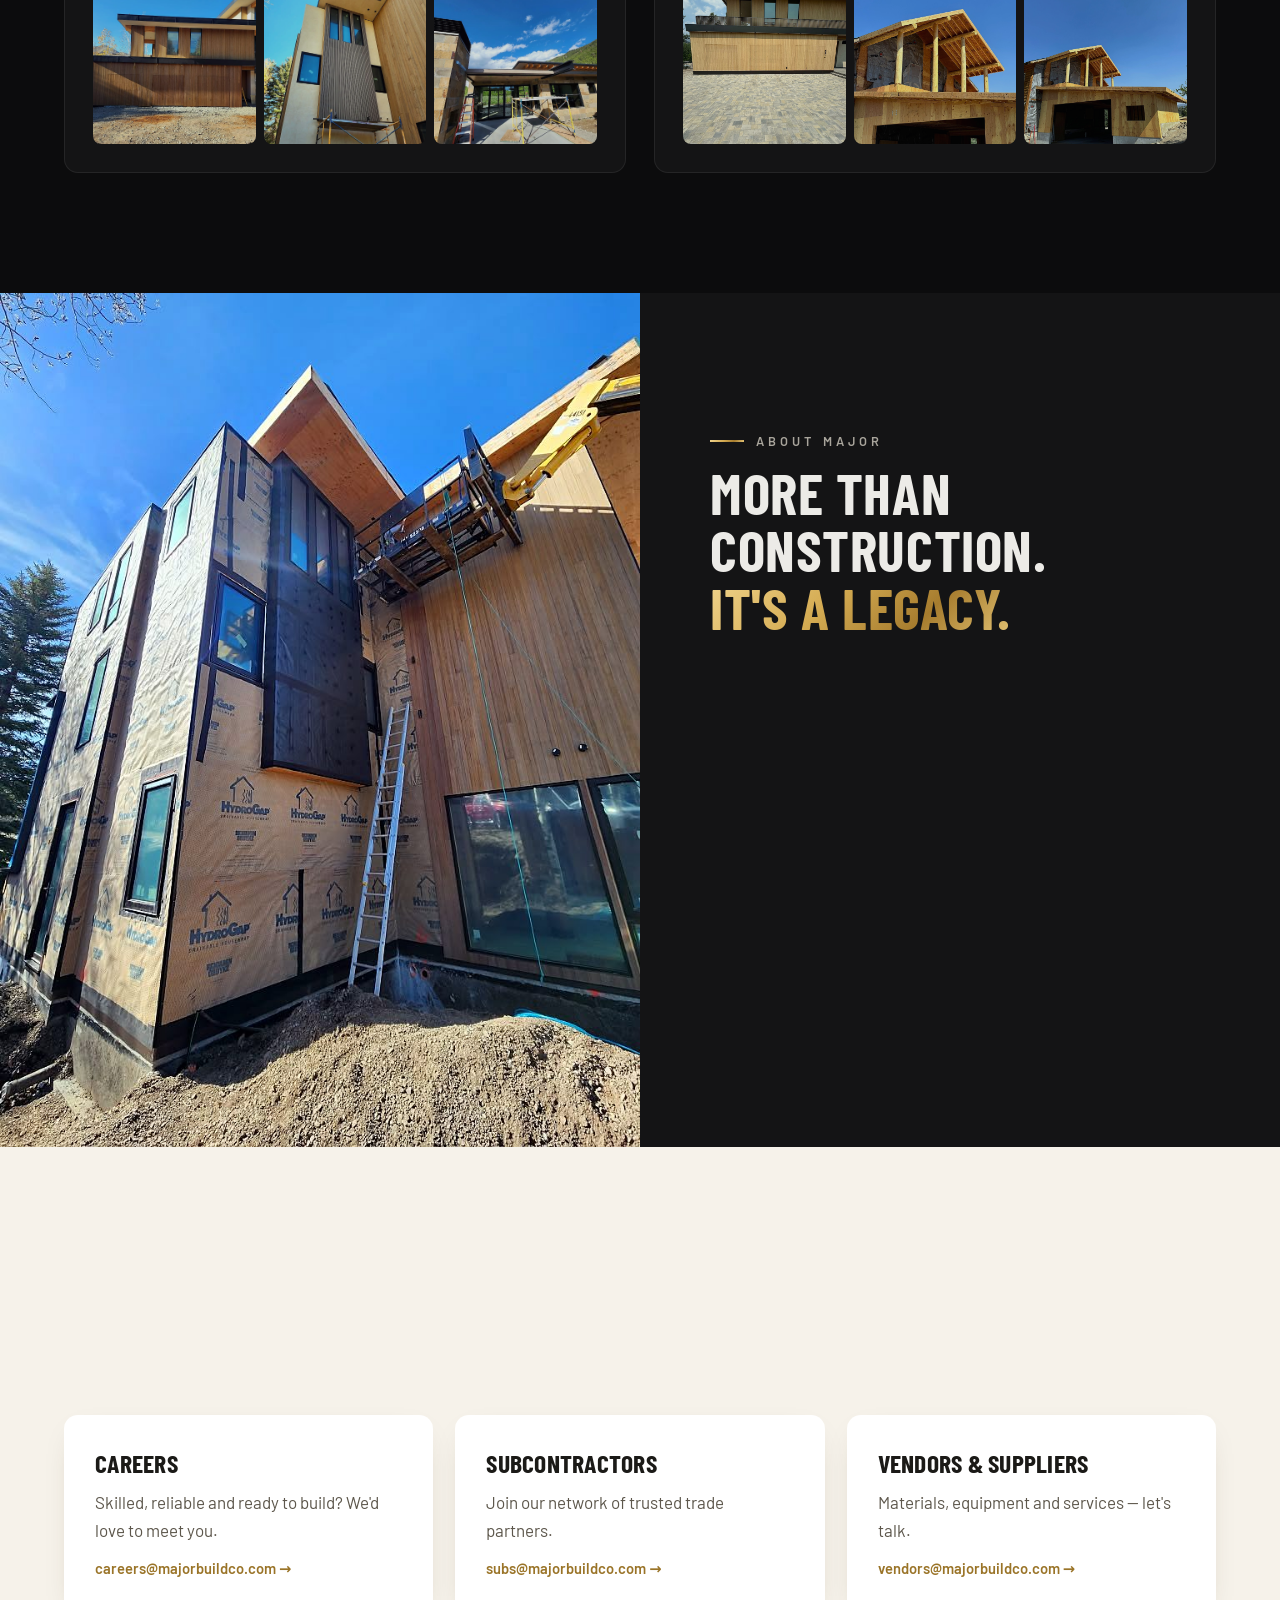
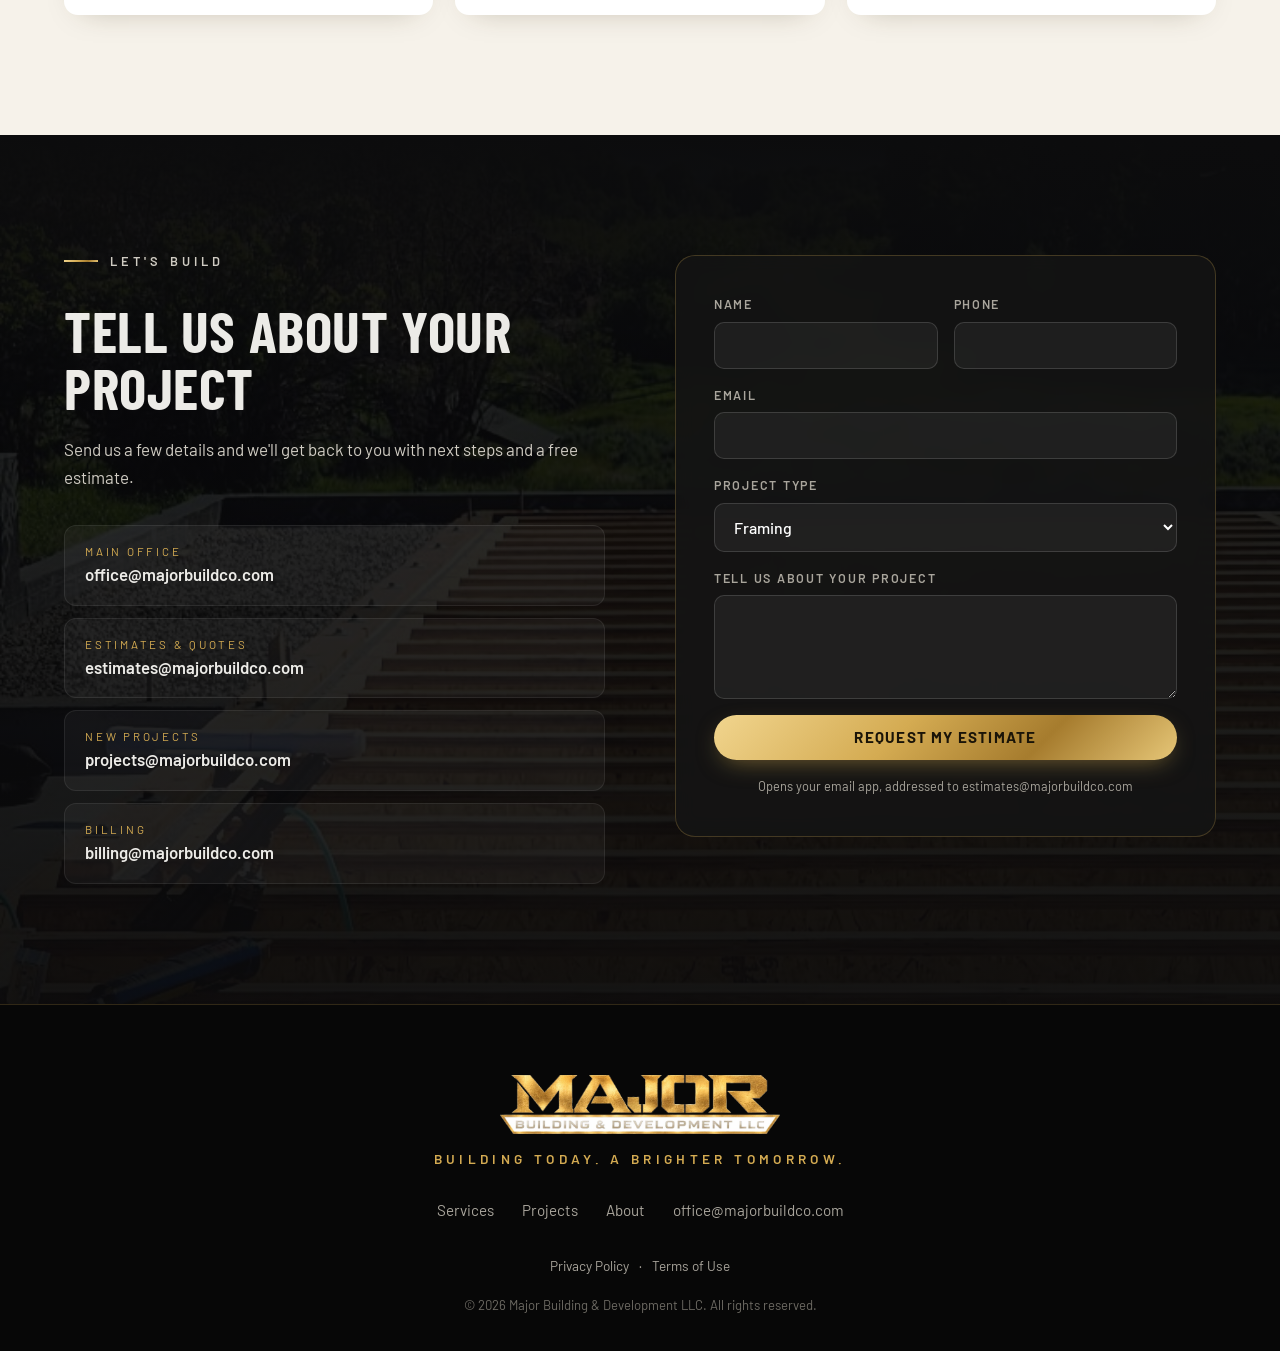
==== commit ff09c355: "Add back-to-top button, Privacy Policy and Terms of Use Co-Authored-By: Claude Opus 5.5 <noreply@ant" ====
--- a/index.html
+++ b/index.html
@@ -241,7 +241,8 @@
       <a href="#about" data-i18n="nav.about">About</a>
       <a href="mailto:office@majorbuildco.com">office@majorbuildco.com</a>
     </nav>
-    <p class="footer__copy">© <span id="yr"></span> Major Building & Development LLC</p>
+    <p class="footer__legal"><a href="privacy.html" data-i18n="foot.privacy">Privacy Policy</a><span>·</span><a href="terms.html" data-i18n="foot.terms">Terms of Use</a></p>
+    <p class="footer__copy">© <span id="yr"></span> Major Building & Development LLC. <span data-i18n="foot.rights">All rights reserved.</span></p>
   </div>
 </footer>
 
@@ -252,6 +253,8 @@
   <button class="lightbox__nav next" aria-label="Next">›</button>
 </div>
 
+<button class="to-top" id="toTop" aria-label="Back to top"><svg viewBox="0 0 24 24" width="22" height="22" fill="none" stroke="currentColor" stroke-width="2.5" stroke-linecap="round" stroke-linejoin="round"><path d="M12 19V5M5 12l7-7 7 7"/></svg></button>
+
 <script src="script.js"></script>
 </body>
 </html>
--- a/styles.css
+++ b/styles.css
@@ -210,6 +210,27 @@
   .lightbox img{max-height:70vh}
 }
 
+/* back to top */
+.to-top{position:fixed;right:22px;bottom:22px;z-index:60;width:52px;height:52px;border-radius:50%;background:var(--grad);color:#1a1408;display:grid;place-items:center;box-shadow:0 10px 26px -8px rgba(212,171,82,.6);opacity:0;visibility:hidden;transform:translateY(14px);transition:opacity .3s,transform .3s,visibility .3s}
+.to-top.show{opacity:1;visibility:visible;transform:none}
+.to-top:hover{transform:translateY(-3px)}
+.footer__legal{display:flex;gap:10px;font-size:.85rem;color:var(--muted)}
+.footer__legal a:hover{color:var(--gold-hi)}
+
+/* legal pages */
+.legal{padding:150px 0 90px}
+.legal .wrap{max-width:820px}
+.legal h1{font-size:clamp(2.4rem,6vw,3.6rem);margin-bottom:10px}
+.legal .updated{color:var(--muted);font-size:.9rem;margin-bottom:40px}
+.legal h2{font-size:1.5rem;margin:38px 0 12px;color:var(--gold-hi)}
+.legal p,.legal li{color:#cfcbc2;margin-bottom:12px}
+.legal ul{padding-left:22px}
+.legal a{color:var(--gold-hi);text-decoration:underline}
+.legal .note{border:1px solid rgba(212,171,82,.3);background:rgba(212,171,82,.06);border-radius:12px;padding:16px 20px;margin-bottom:30px}
+[data-lang-block]{display:none}
+html[lang=en] [data-lang-block=en],html[lang=es] [data-lang-block=es]{display:block}
+@media (max-width:640px){.to-top{right:16px;bottom:16px;width:46px;height:46px}.legal{padding:120px 0 70px}}
+
 /* reveal */
 .reveal{opacity:0;transform:translateY(28px);transition:opacity .8s ease,transform .8s ease}
 .reveal.in{opacity:1;transform:none}
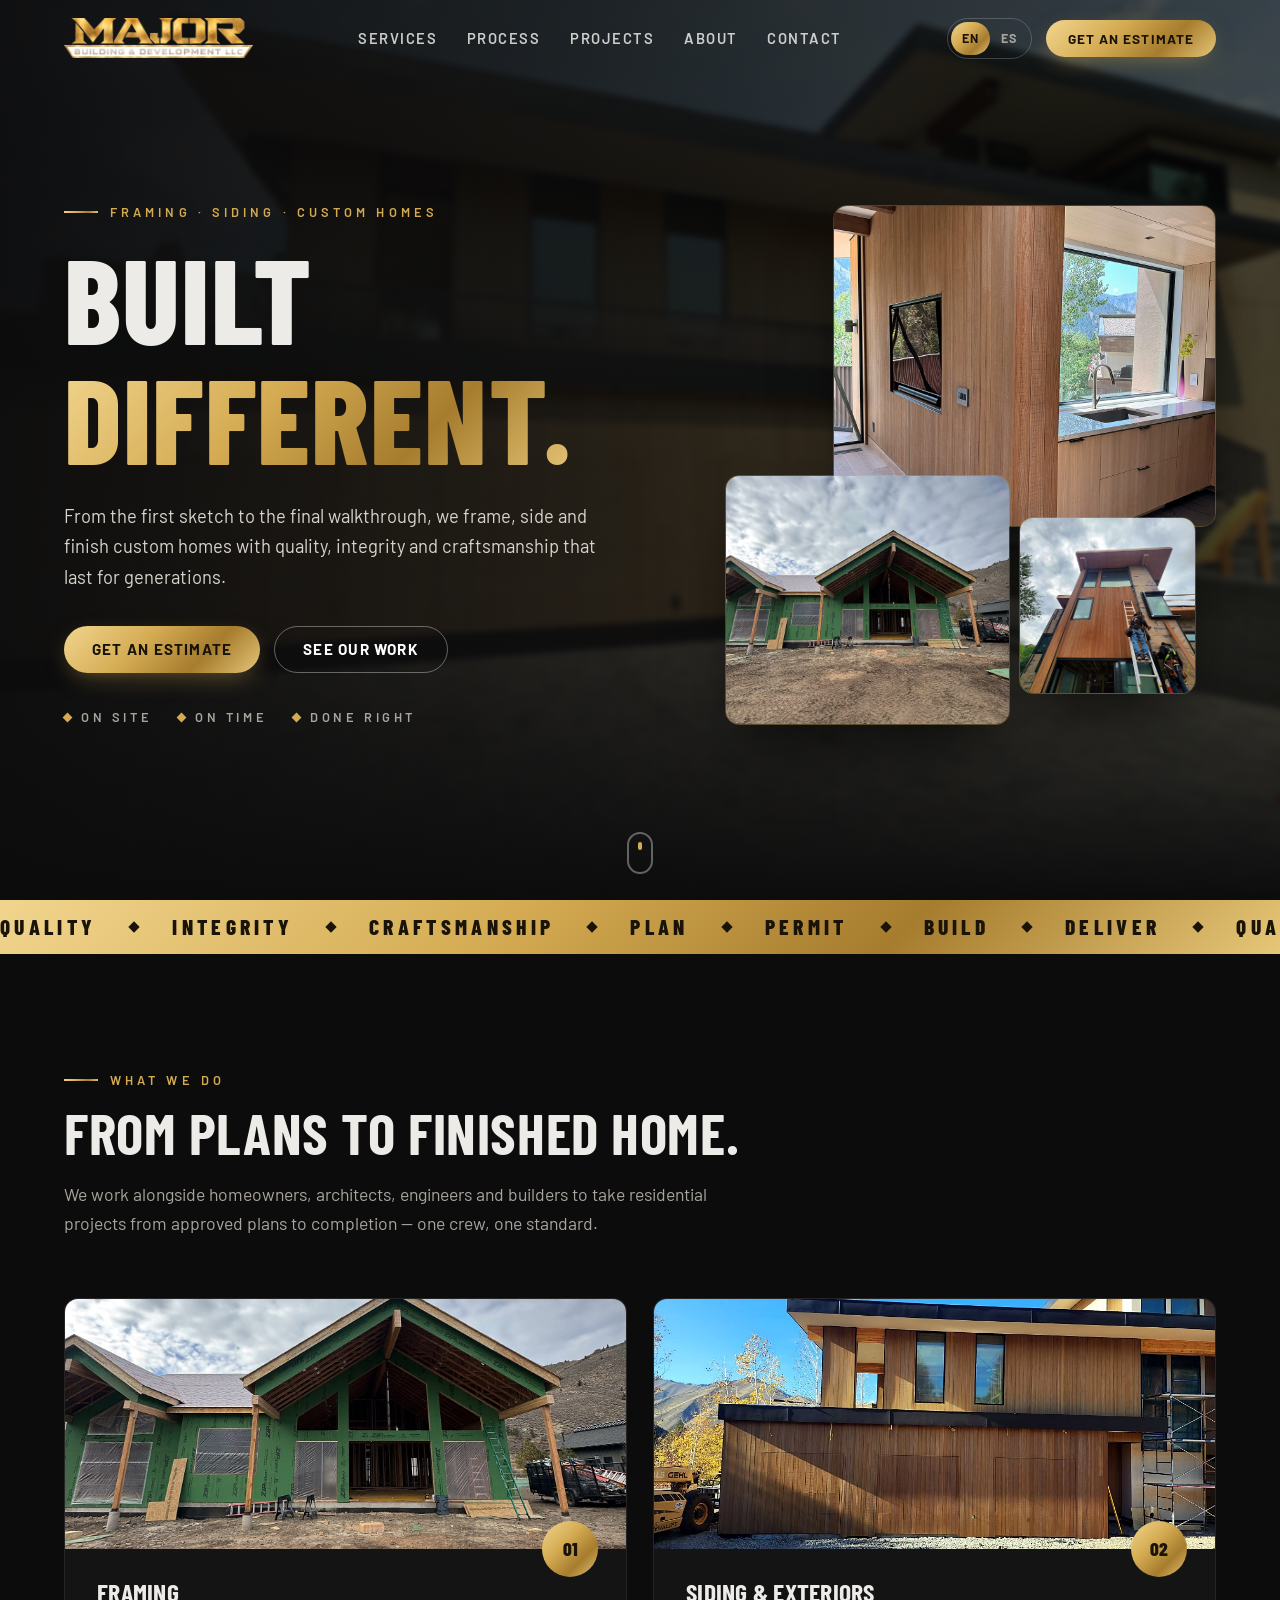
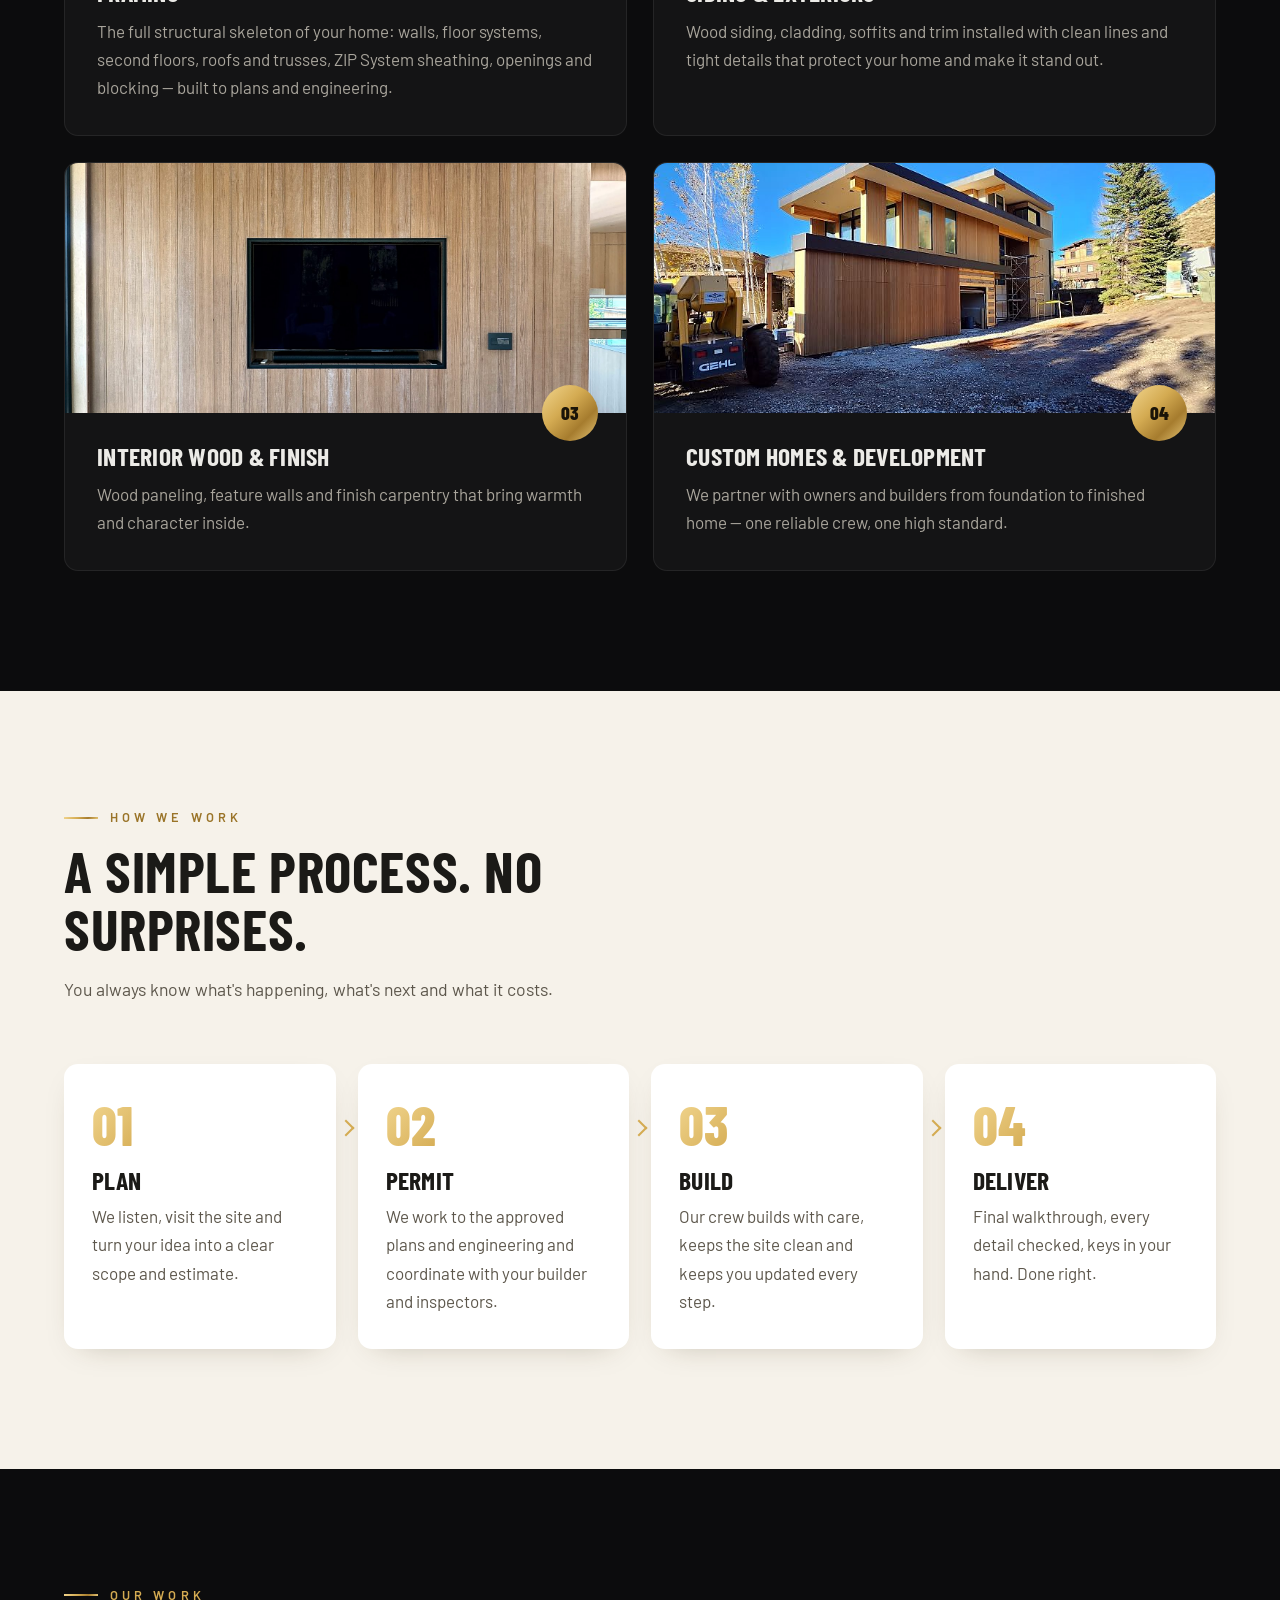
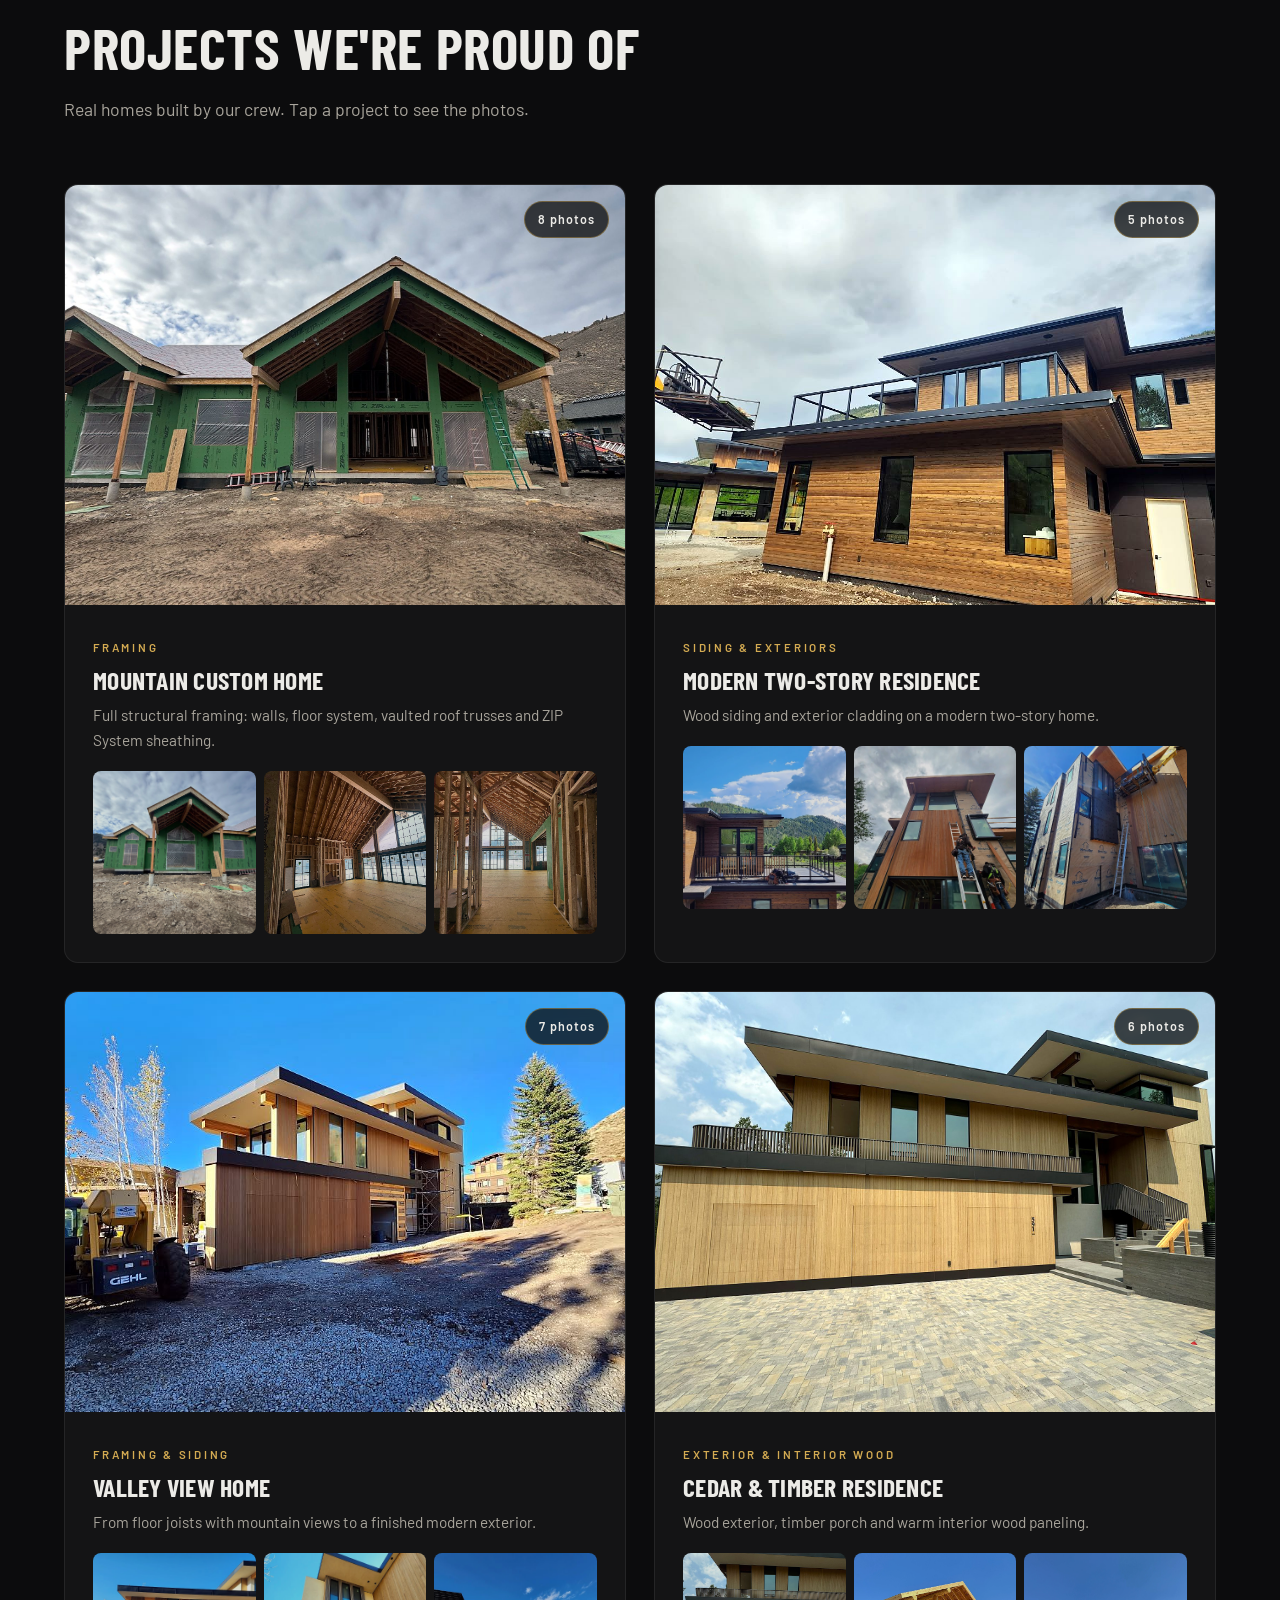
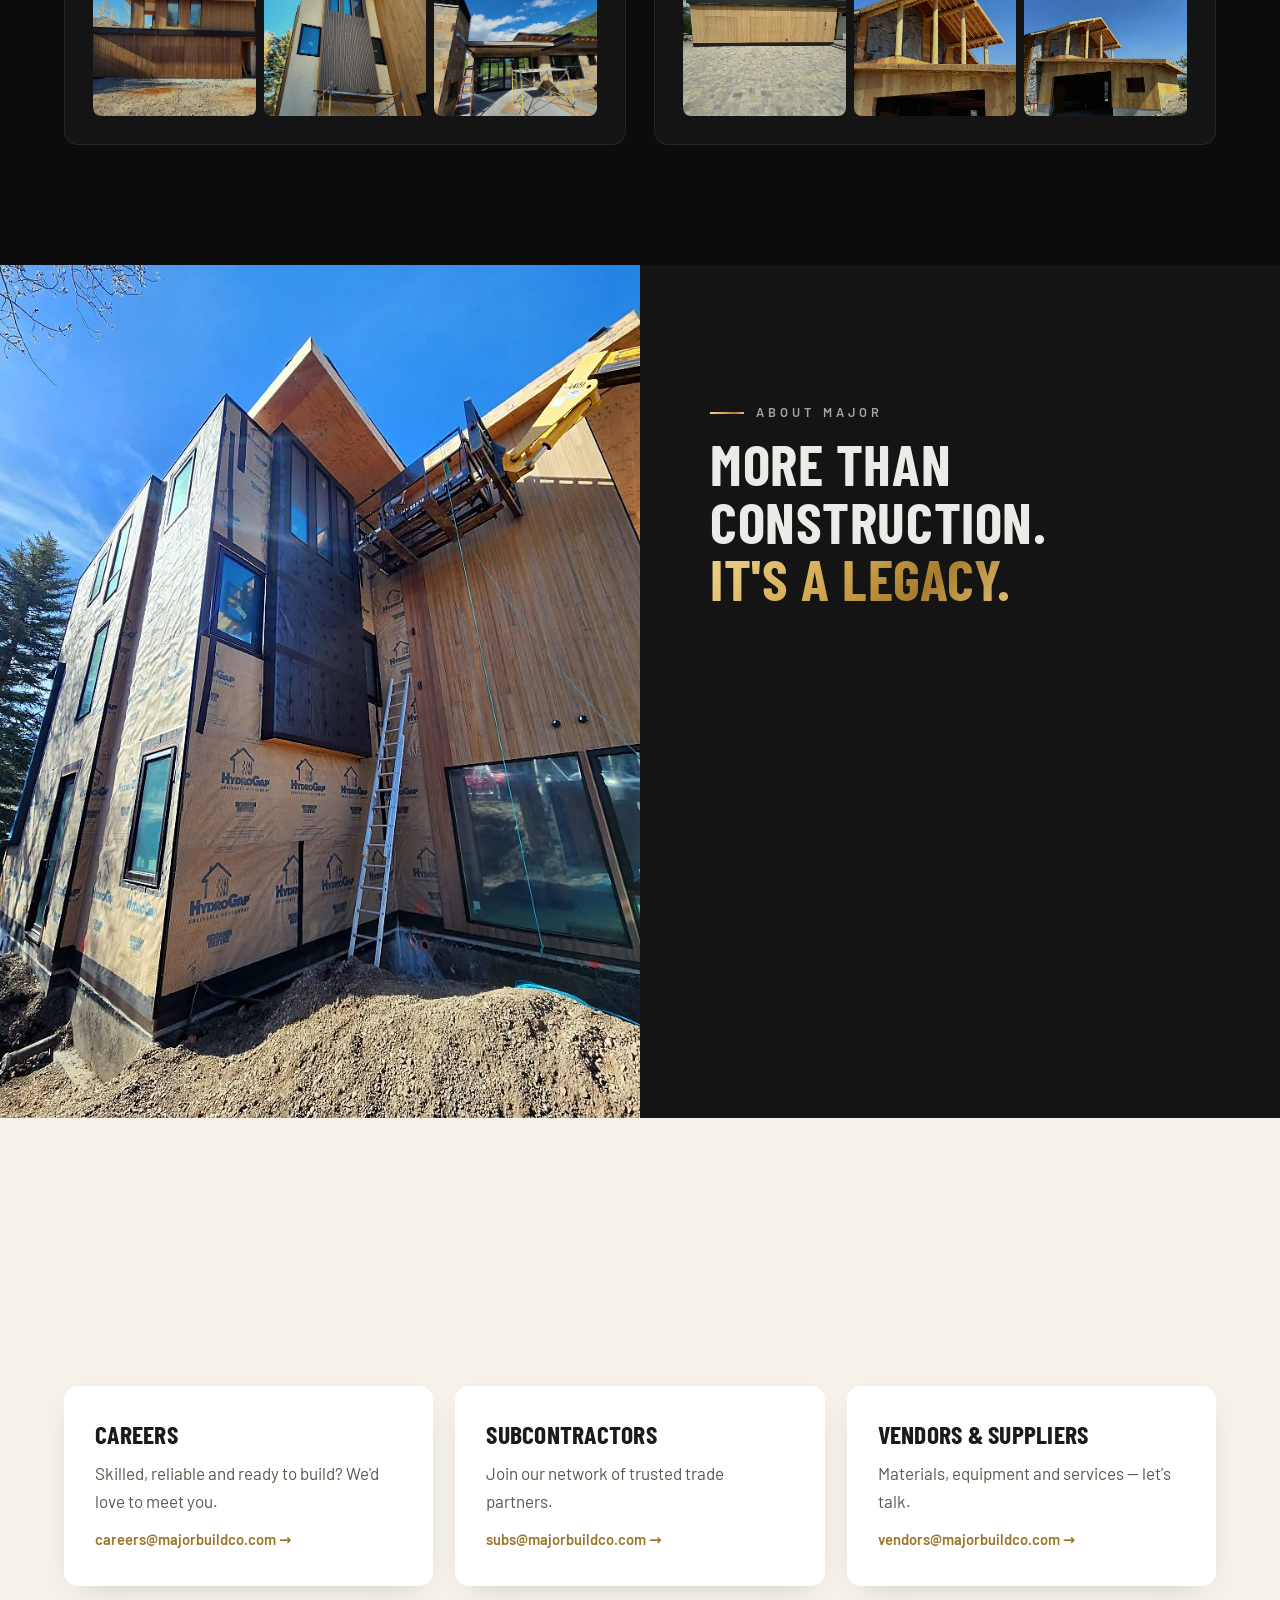
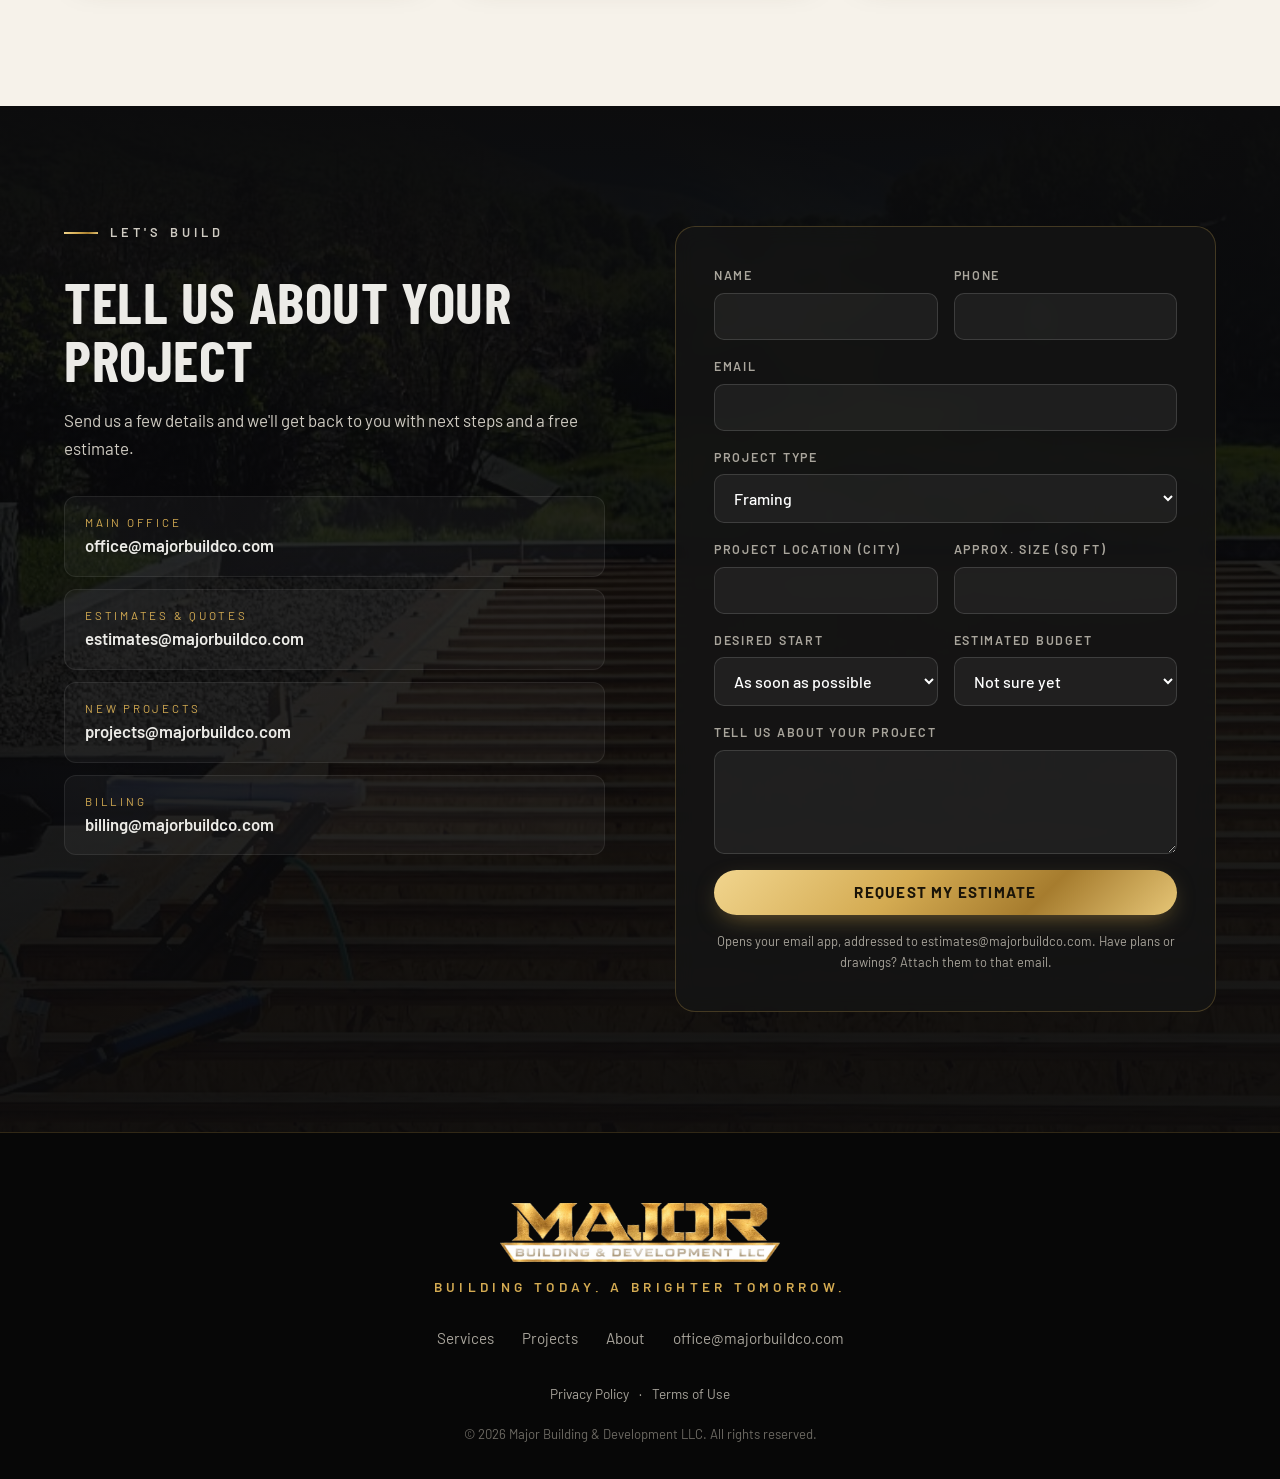
==== commit f0a1f17f: "Clarify services headline and expand estimate form Co-Authored-By: Claude Opus 5.5 <noreply@anthropi" ====
--- a/index.html
+++ b/index.html
@@ -78,8 +78,8 @@
   <div class="wrap">
     <div class="head reveal">
       <p class="eyebrow" data-i18n="svc.eyebrow">What we do</p>
-      <h2 data-i18n="svc.title">Dream. Design. Build. Develop.</h2>
-      <p class="sub" data-i18n="svc.sub">From the first wall to the last board of siding — one crew, one standard.</p>
+      <h2 data-i18n="svc.title">From plans to finished home.</h2>
+      <p class="sub" data-i18n="svc.sub">We work alongside homeowners, architects, engineers and builders to take residential projects from approved plans to completion — one crew, one standard.</p>
     </div>
     <div class="services">
       <article class="svc reveal">
@@ -222,9 +222,33 @@
           <option data-i18n="f.other">Other</option>
         </select>
       </label>
+      <div class="row">
+        <label><span data-i18n="f.loc">Project location (city)</span><input name="loc" autocomplete="address-level2"></label>
+        <label><span data-i18n="f.size">Approx. size (sq ft)</span><input name="size" inputmode="numeric"></label>
+      </div>
+      <div class="row">
+        <label><span data-i18n="f.start">Desired start</span>
+          <select name="start">
+            <option data-i18n="f.s1">As soon as possible</option>
+            <option data-i18n="f.s2">In 1–3 months</option>
+            <option data-i18n="f.s3">In 3–6 months</option>
+            <option data-i18n="f.s4">6+ months</option>
+            <option data-i18n="f.s5">Just planning</option>
+          </select>
+        </label>
+        <label><span data-i18n="f.budget">Estimated budget</span>
+          <select name="budget">
+            <option data-i18n="f.b0">Not sure yet</option>
+            <option>Under $50,000</option>
+            <option>$50,000 – $150,000</option>
+            <option>$150,000 – $500,000</option>
+            <option>$500,000+</option>
+          </select>
+        </label>
+      </div>
       <label><span data-i18n="f.msg">Tell us about your project</span><textarea name="msg" rows="4"></textarea></label>
       <button class="btn btn--gold btn--full" type="submit" data-i18n="f.send">Request my estimate</button>
-      <p class="form__note" data-i18n="f.note">Opens your email app, addressed to estimates@majorbuildco.com</p>
+      <p class="form__note" data-i18n="f.note">Opens your email app, addressed to estimates@majorbuildco.com. Have plans or drawings? Attach them to that email.</p>
     </form>
   </div>
 </section>
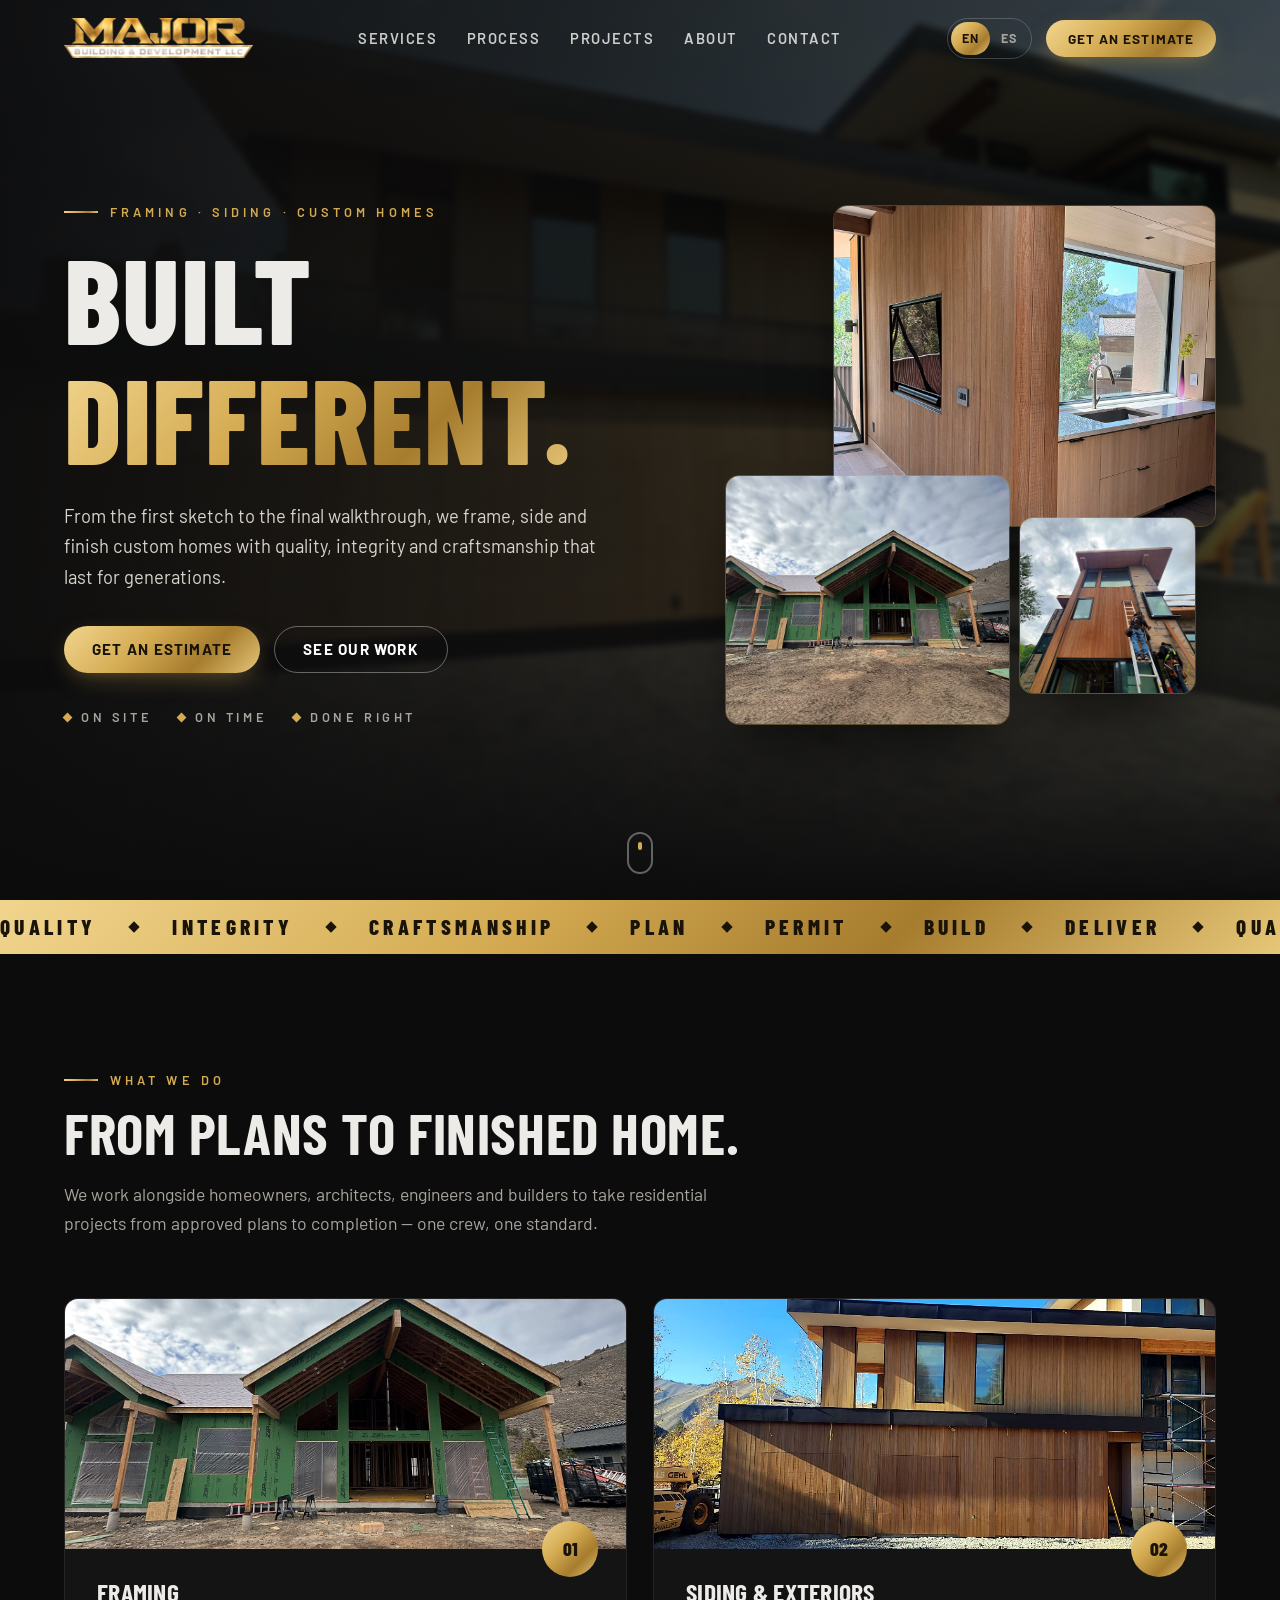
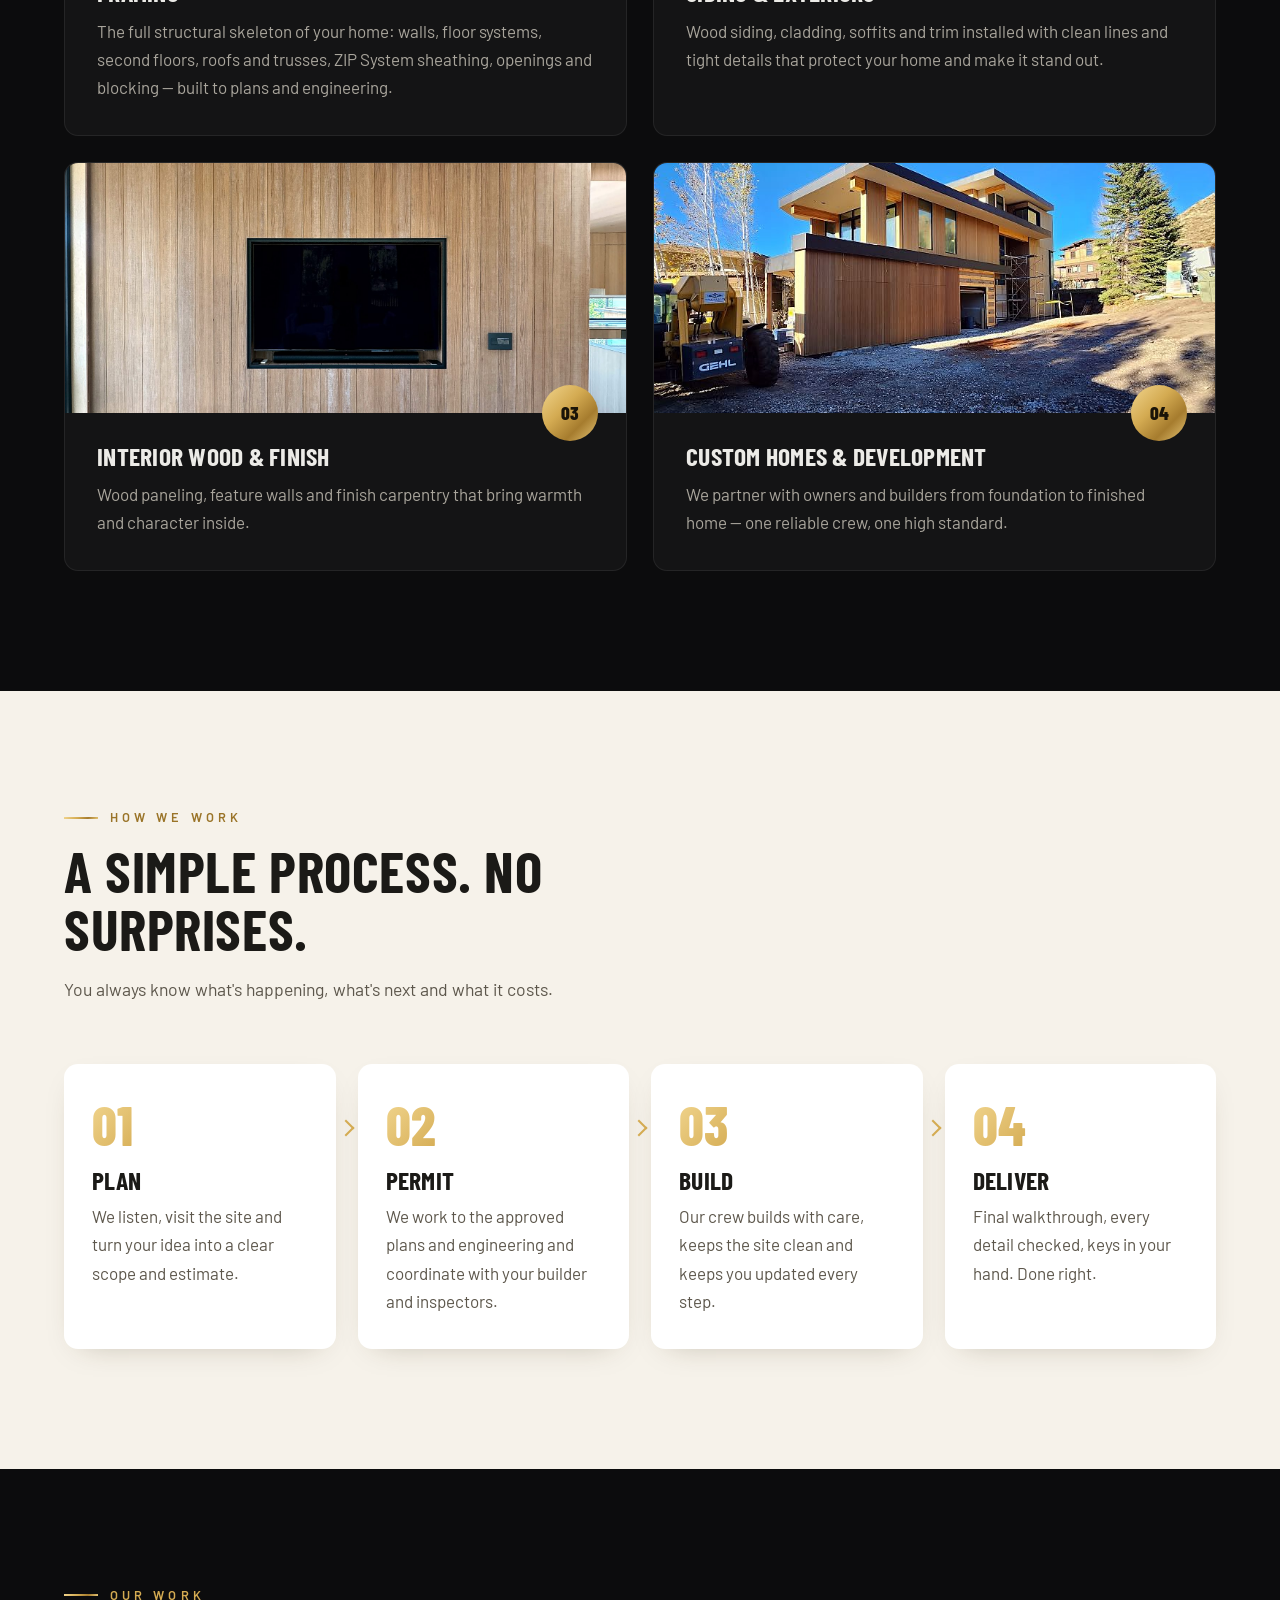
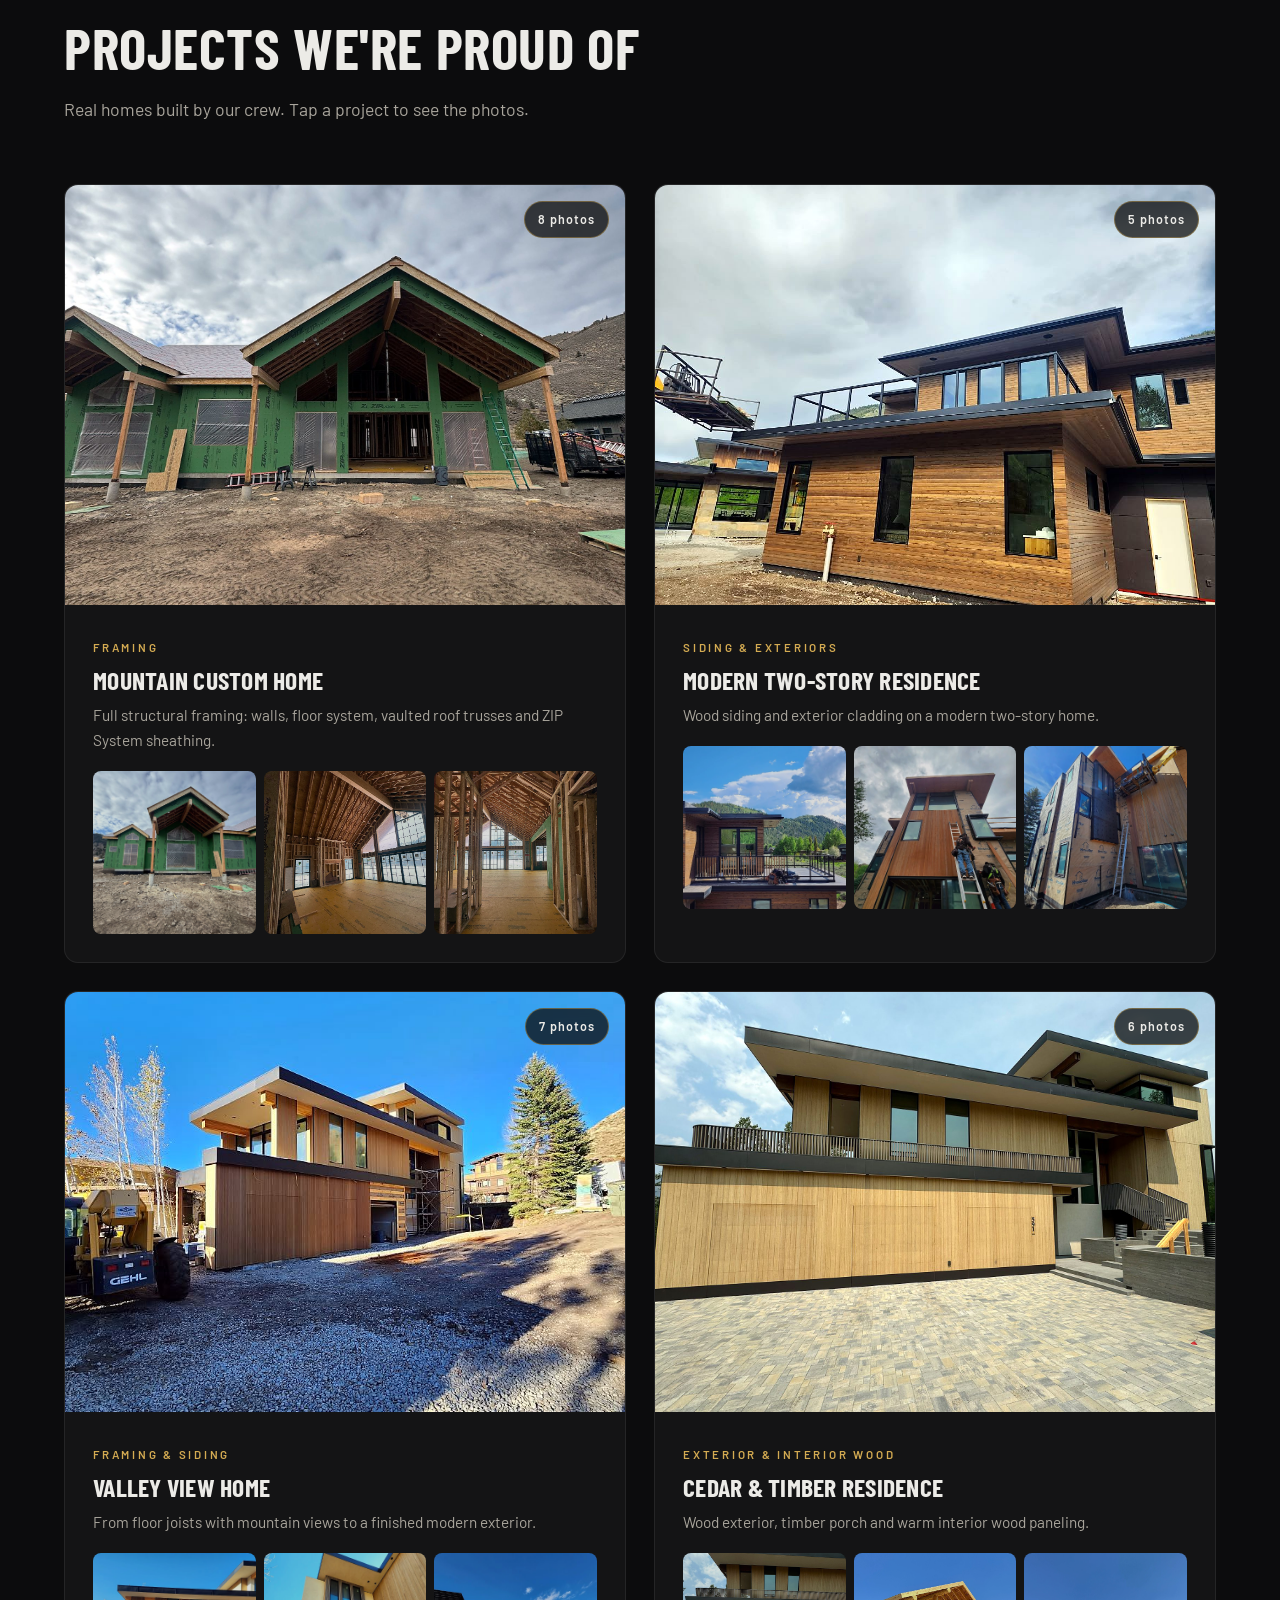
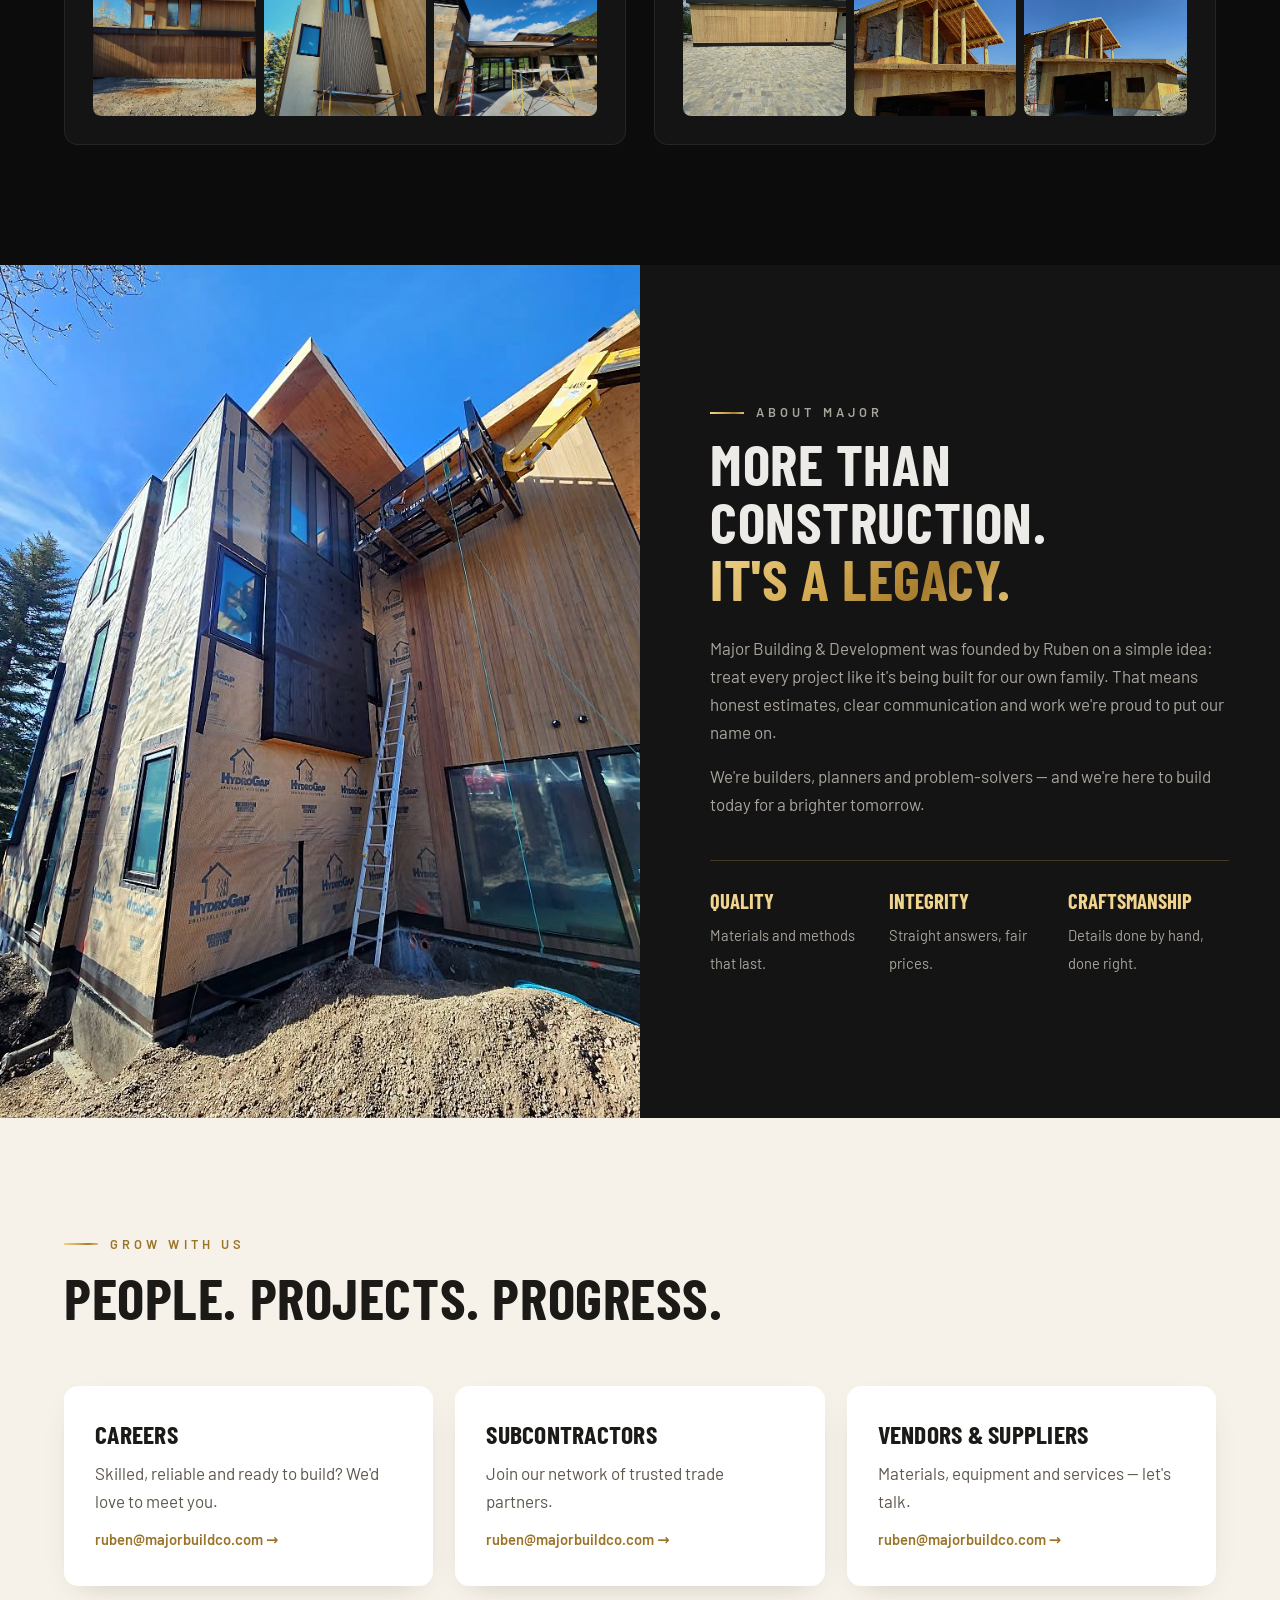
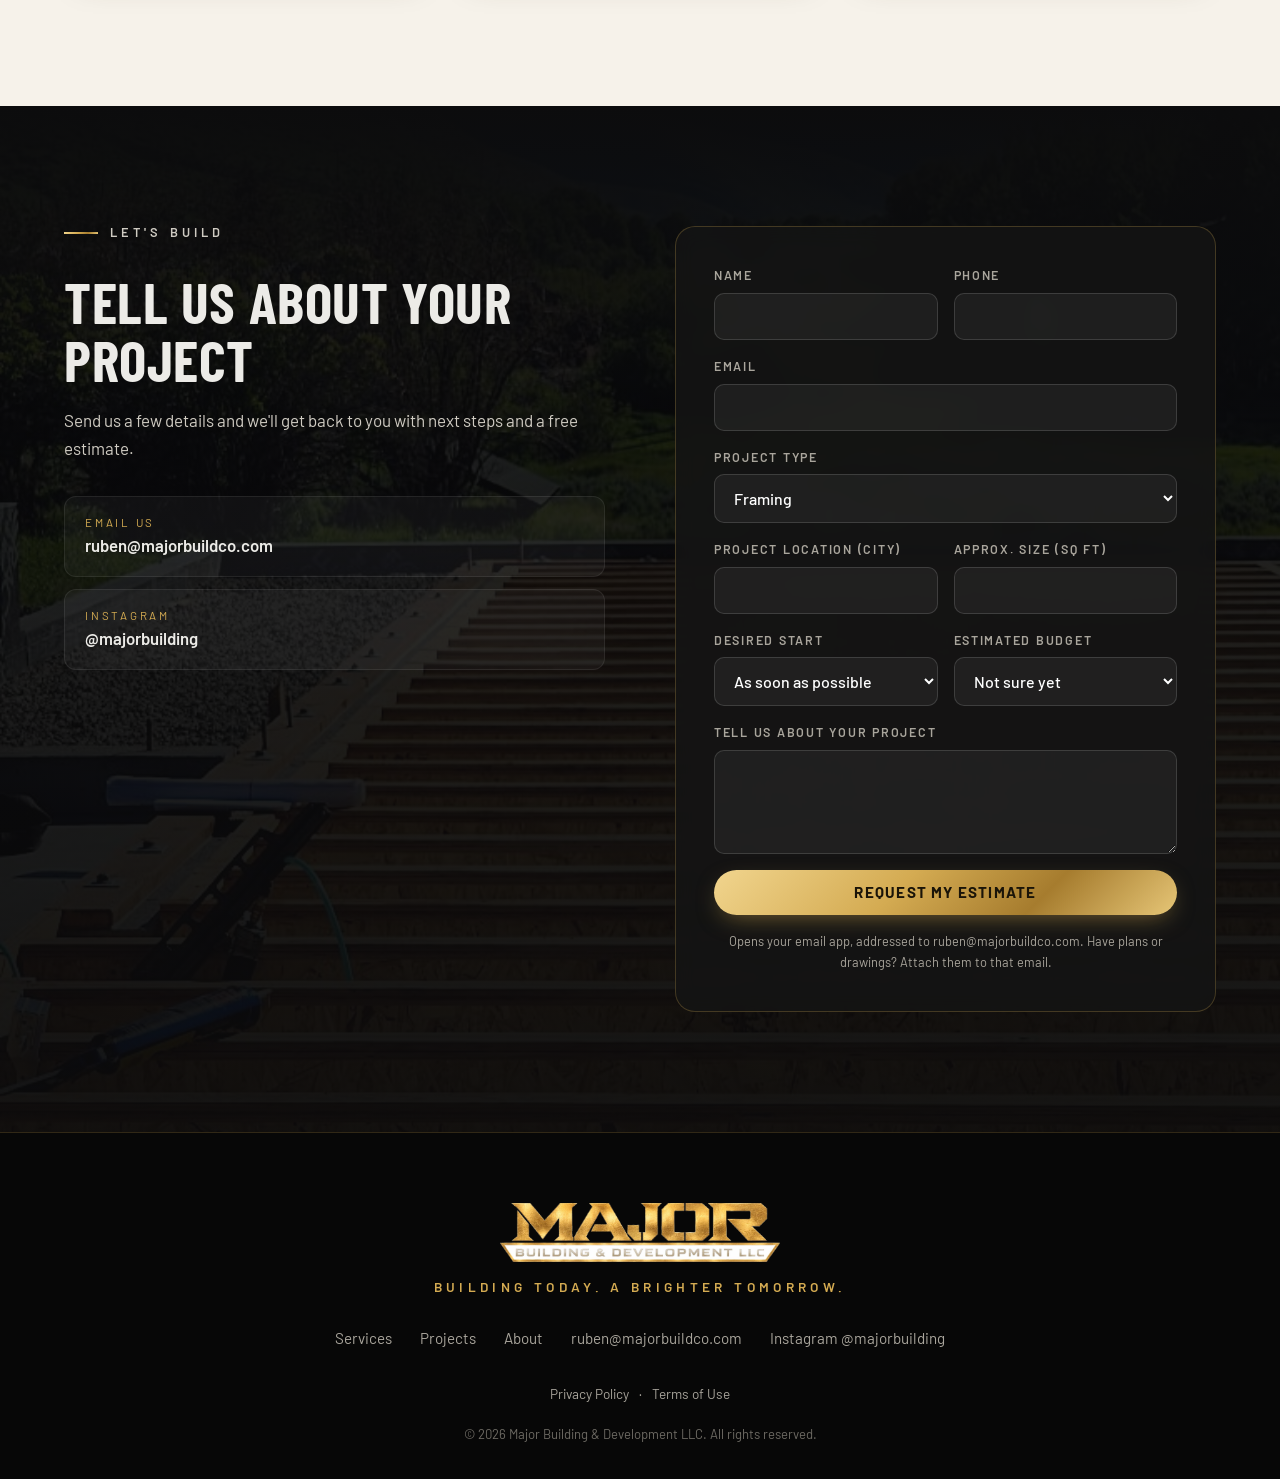
==== commit 58dfd9fe: "Route all contact to ruben@majorbuildco.com and add Instagram Co-Authored-By: Claude Opus 5.5 <norep" ====
--- a/index.html
+++ b/index.html
@@ -173,20 +173,20 @@
       <h2 data-i18n="team.title">People. Projects. Progress.</h2>
     </div>
     <div class="join">
-      <a class="join__card reveal" href="mailto:careers@majorbuildco.com">
+      <a class="join__card reveal" href="mailto:ruben@majorbuildco.com">
         <h3 data-i18n="team.1.t">Careers</h3>
         <p data-i18n="team.1.d">Skilled, reliable and ready to build? We'd love to meet you.</p>
-        <span>careers@majorbuildco.com →</span>
+        <span>ruben@majorbuildco.com →</span>
       </a>
-      <a class="join__card reveal" href="mailto:subs@majorbuildco.com">
+      <a class="join__card reveal" href="mailto:ruben@majorbuildco.com">
         <h3 data-i18n="team.2.t">Subcontractors</h3>
         <p data-i18n="team.2.d">Join our network of trusted trade partners.</p>
-        <span>subs@majorbuildco.com →</span>
+        <span>ruben@majorbuildco.com →</span>
       </a>
-      <a class="join__card reveal" href="mailto:vendors@majorbuildco.com">
+      <a class="join__card reveal" href="mailto:ruben@majorbuildco.com">
         <h3 data-i18n="team.3.t">Vendors & Suppliers</h3>
         <p data-i18n="team.3.d">Materials, equipment and services — let's talk.</p>
-        <span>vendors@majorbuildco.com →</span>
+        <span>ruben@majorbuildco.com →</span>
       </a>
     </div>
   </div>
@@ -201,10 +201,8 @@
       <h2 class="reveal" data-i18n="ct.title">Tell us about your project</h2>
       <p class="reveal" data-i18n="ct.sub">Send us a few details and we'll get back to you with next steps and a free estimate.</p>
       <ul class="emails reveal">
-        <li><small data-i18n="ct.office">Main office</small><a href="mailto:office@majorbuildco.com">office@majorbuildco.com</a></li>
-        <li><small data-i18n="ct.estimates">Estimates & quotes</small><a href="mailto:estimates@majorbuildco.com">estimates@majorbuildco.com</a></li>
-        <li><small data-i18n="ct.projects">New projects</small><a href="mailto:projects@majorbuildco.com">projects@majorbuildco.com</a></li>
-        <li><small data-i18n="ct.billing">Billing</small><a href="mailto:billing@majorbuildco.com">billing@majorbuildco.com</a></li>
+        <li><small data-i18n="ct.email">Email us</small><a href="mailto:ruben@majorbuildco.com">ruben@majorbuildco.com</a></li>
+        <li><small>Instagram</small><a href="https://www.instagram.com/majorbuilding/" target="_blank" rel="noopener">@majorbuilding</a></li>
       </ul>
     </div>
     <form class="form reveal" id="form" novalidate>
@@ -248,7 +246,7 @@
       </div>
       <label><span data-i18n="f.msg">Tell us about your project</span><textarea name="msg" rows="4"></textarea></label>
       <button class="btn btn--gold btn--full" type="submit" data-i18n="f.send">Request my estimate</button>
-      <p class="form__note" data-i18n="f.note">Opens your email app, addressed to estimates@majorbuildco.com. Have plans or drawings? Attach them to that email.</p>
+      <p class="form__note" data-i18n="f.note">Opens your email app, addressed to ruben@majorbuildco.com. Have plans or drawings? Attach them to that email.</p>
     </form>
   </div>
 </section>
@@ -263,7 +261,8 @@
       <a href="#services" data-i18n="nav.services">Services</a>
       <a href="#projects" data-i18n="nav.projects">Projects</a>
       <a href="#about" data-i18n="nav.about">About</a>
-      <a href="mailto:office@majorbuildco.com">office@majorbuildco.com</a>
+      <a href="mailto:ruben@majorbuildco.com">ruben@majorbuildco.com</a>
+      <a href="https://www.instagram.com/majorbuilding/" target="_blank" rel="noopener">Instagram @majorbuilding</a>
     </nav>
     <p class="footer__legal"><a href="privacy.html" data-i18n="foot.privacy">Privacy Policy</a><span>·</span><a href="terms.html" data-i18n="foot.terms">Terms of Use</a></p>
     <p class="footer__copy">© <span id="yr"></span> Major Building & Development LLC. <span data-i18n="foot.rights">All rights reserved.</span></p>
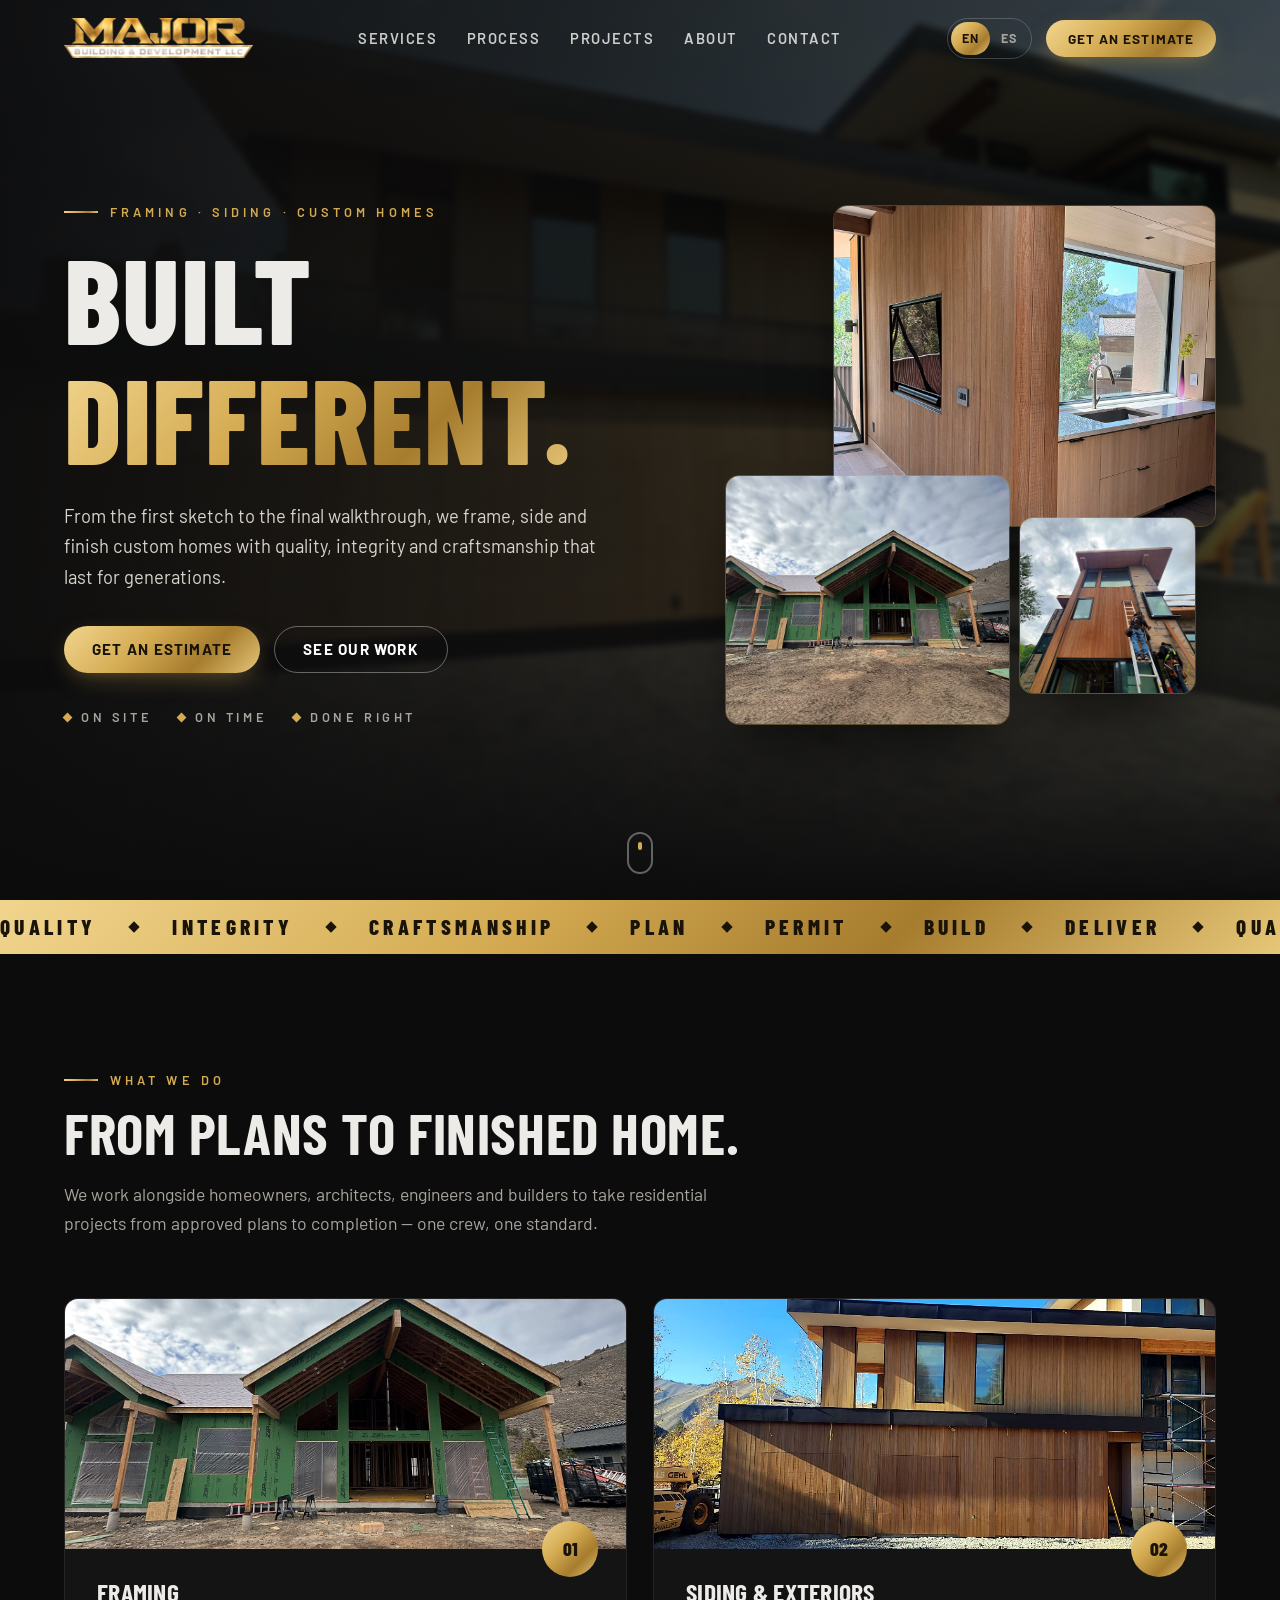
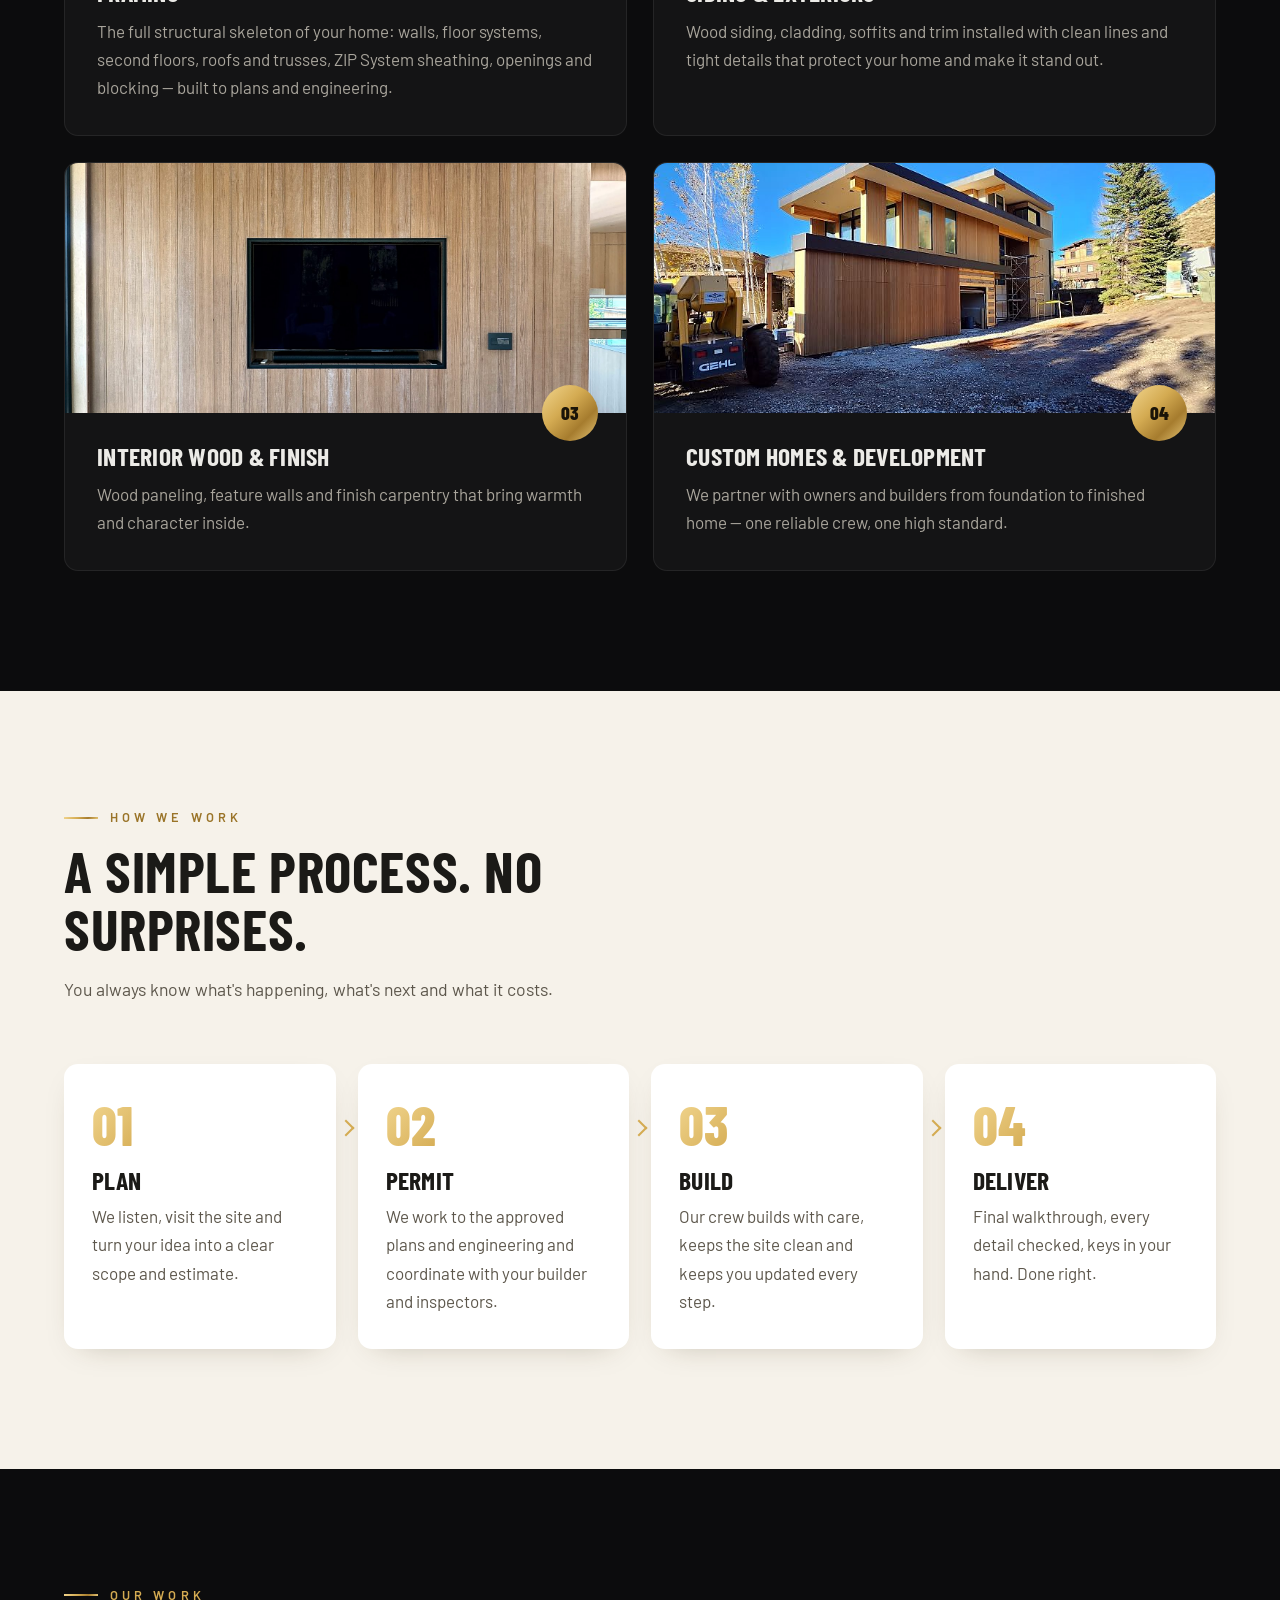
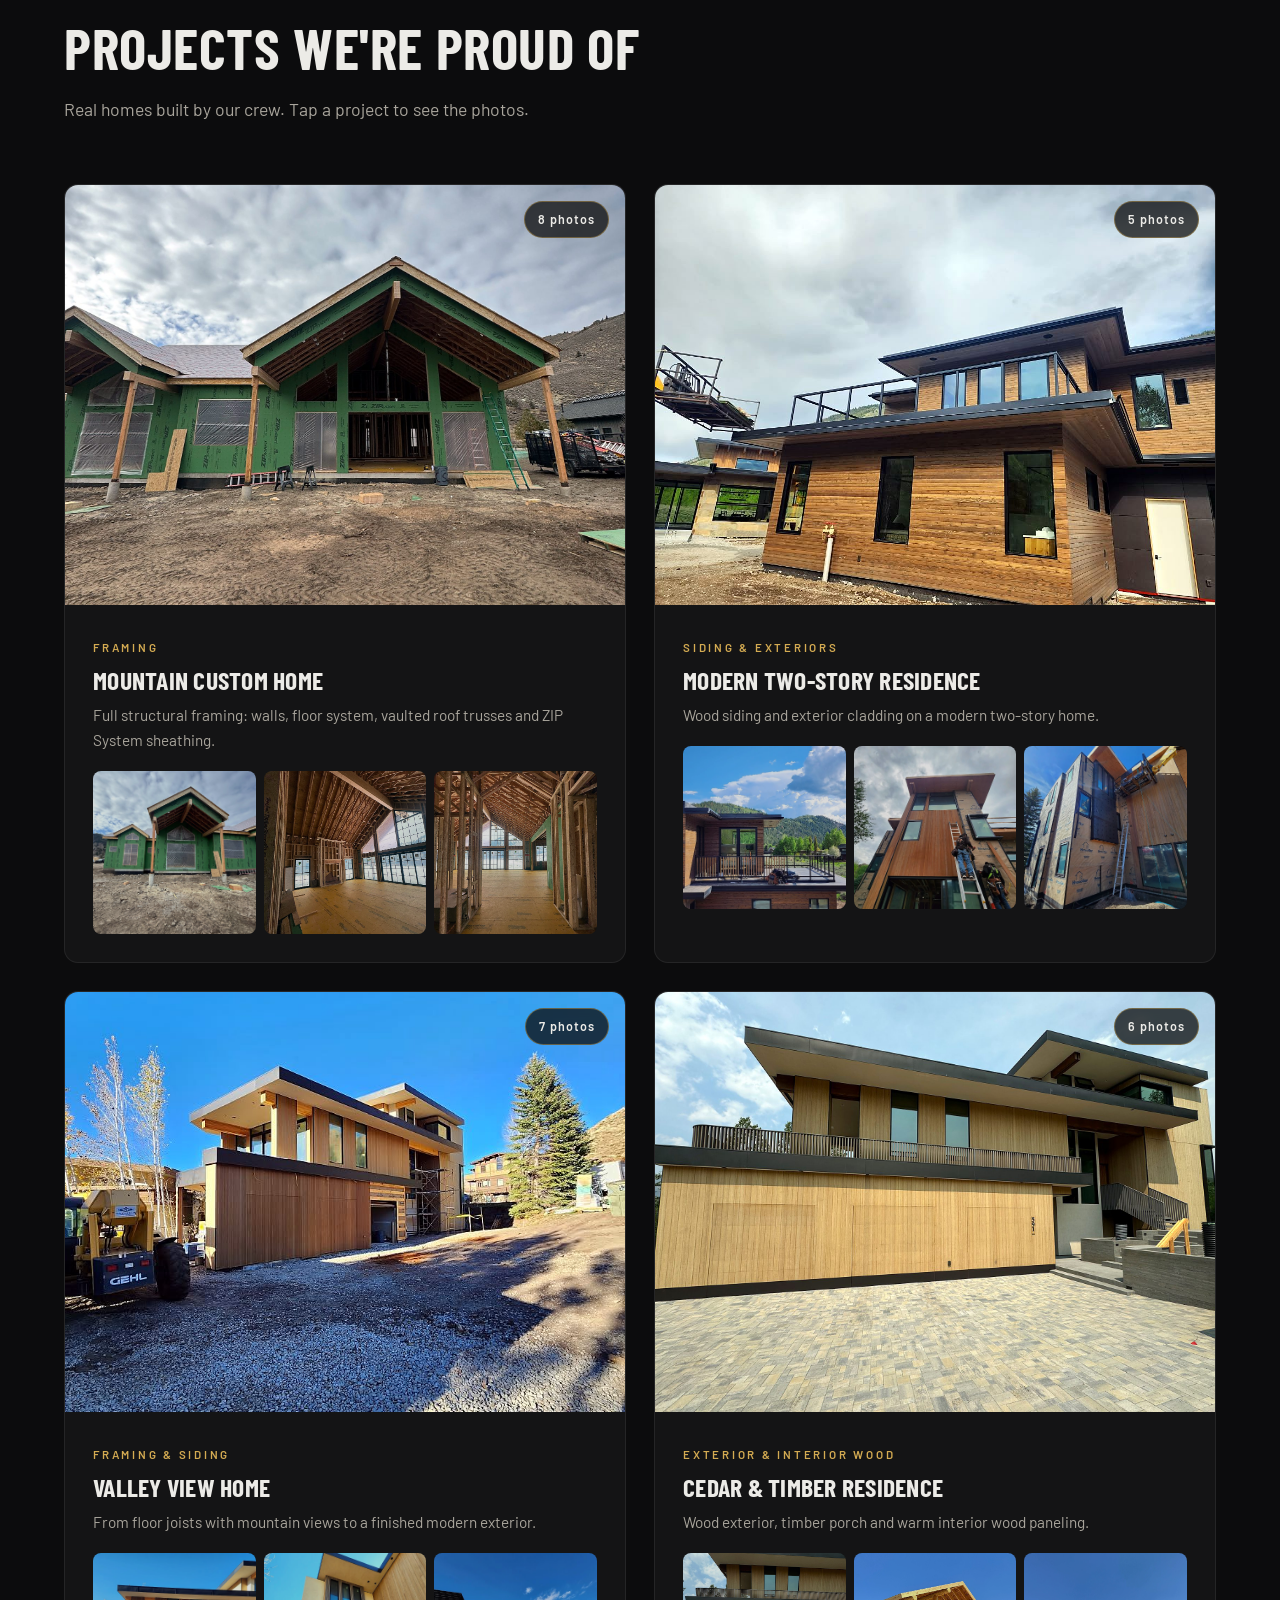
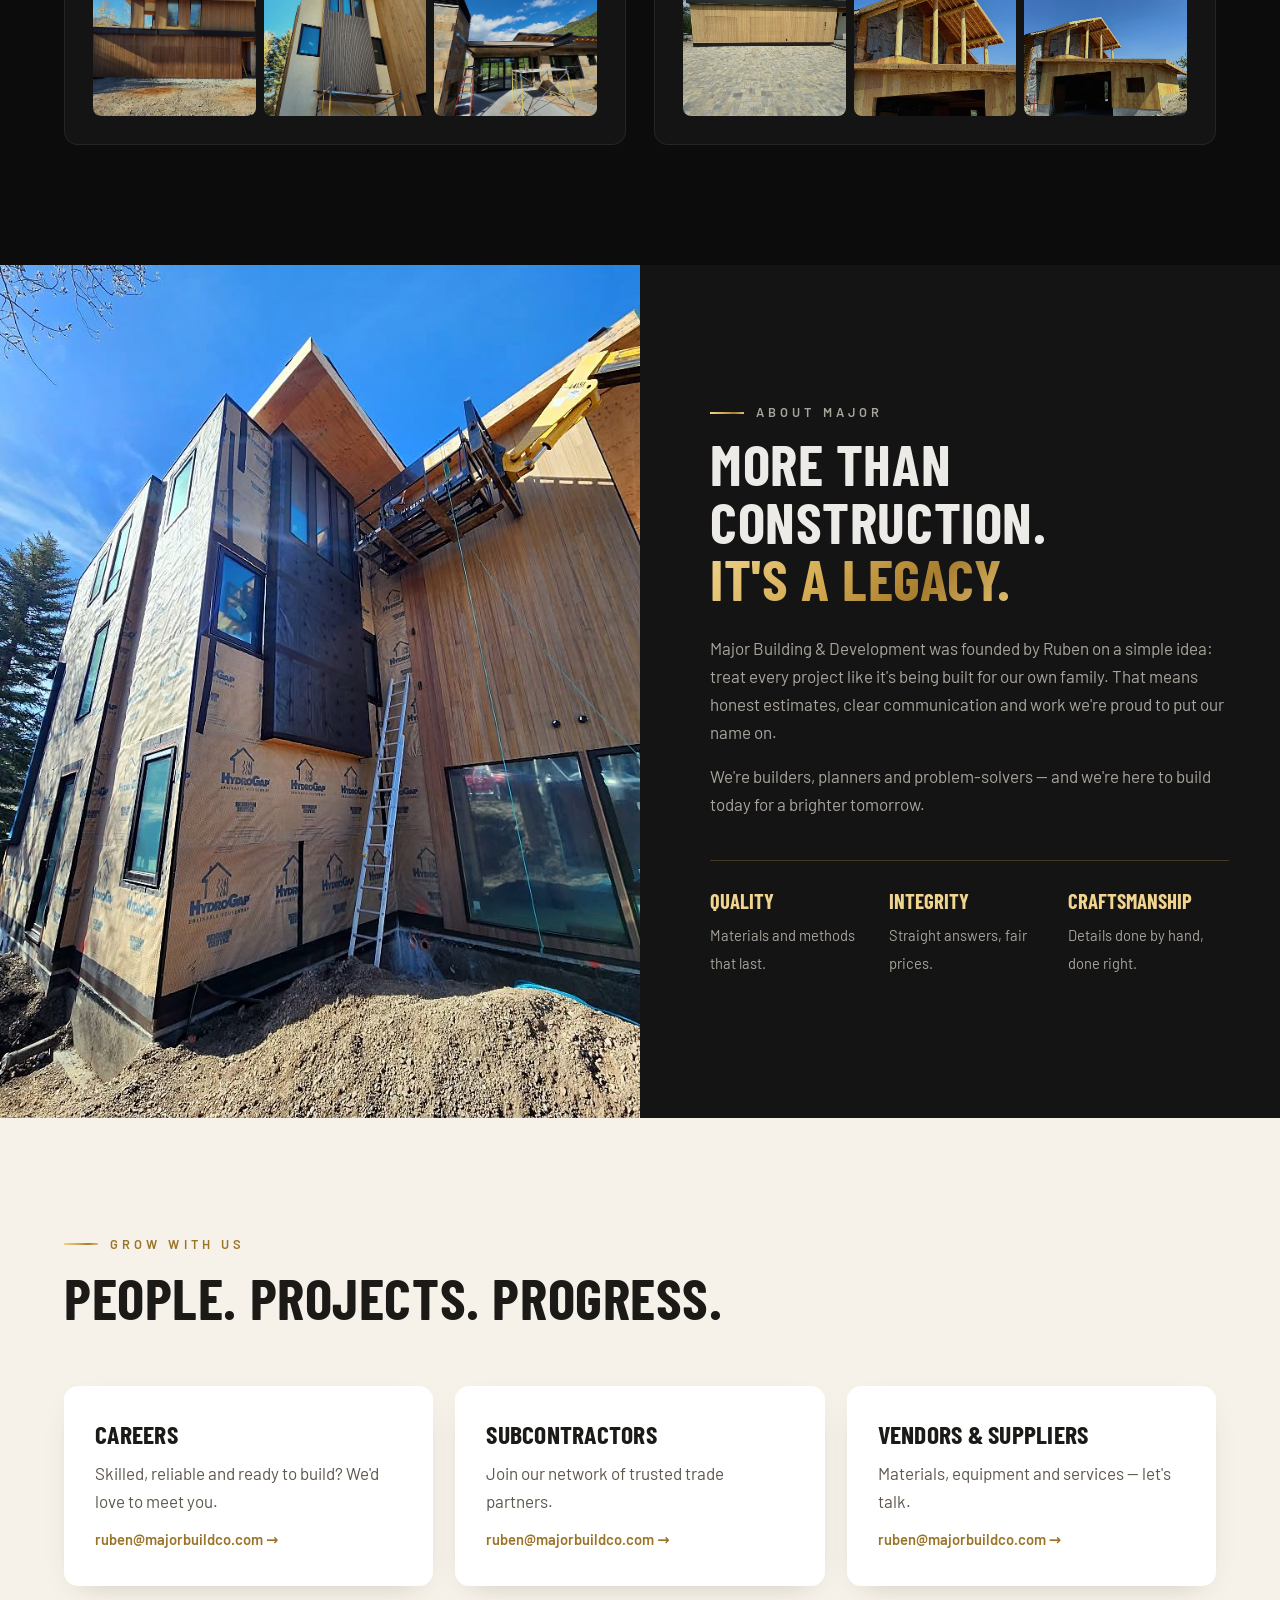
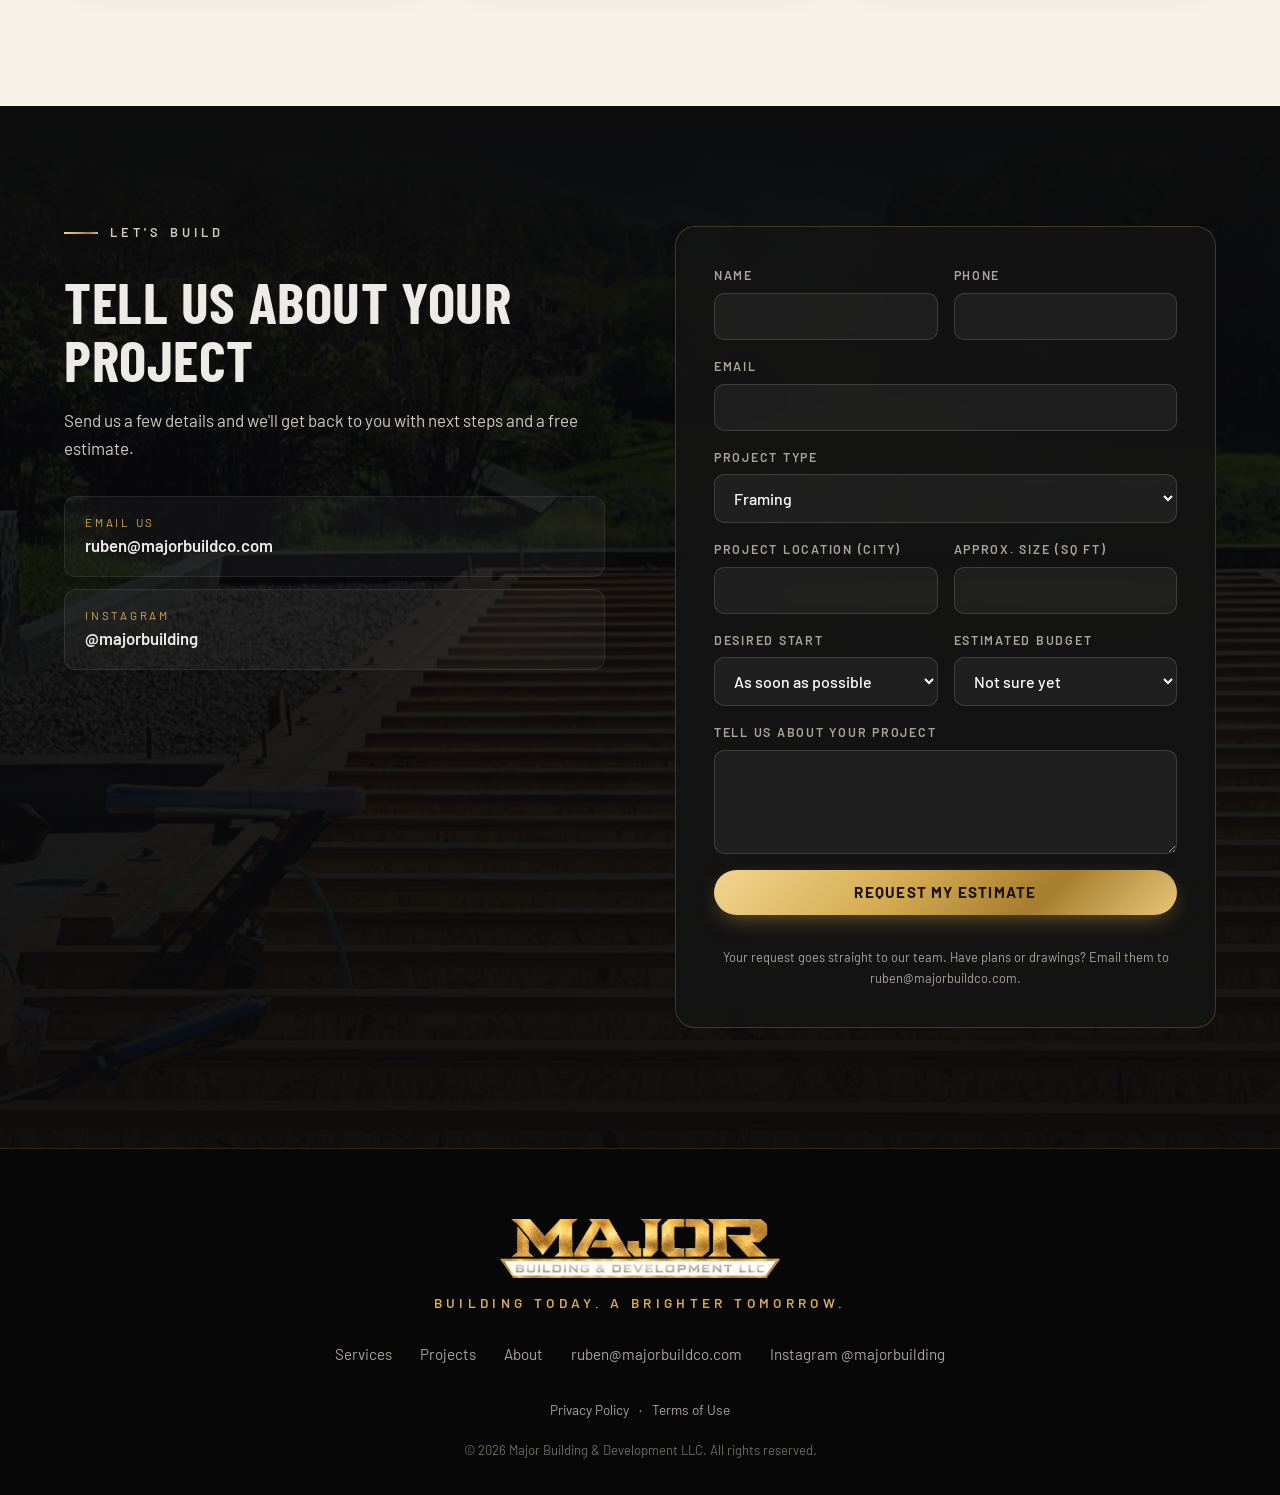
==== commit bd59ac1b: "Send estimate form directly via FormSubmit instead of mailto Co-Authored-By: Claude Opus 5.5 <norepl" ====
--- a/index.html
+++ b/index.html
@@ -245,8 +245,10 @@
         </label>
       </div>
       <label><span data-i18n="f.msg">Tell us about your project</span><textarea name="msg" rows="4"></textarea></label>
-      <button class="btn btn--gold btn--full" type="submit" data-i18n="f.send">Request my estimate</button>
-      <p class="form__note" data-i18n="f.note">Opens your email app, addressed to ruben@majorbuildco.com. Have plans or drawings? Attach them to that email.</p>
+      <input type="text" name="_honey" class="hp" tabindex="-1" autocomplete="off" aria-hidden="true">
+      <button class="btn btn--gold btn--full" type="submit" id="sendBtn" data-i18n="f.send">Request my estimate</button>
+      <p class="form__status" id="formStatus" role="status" aria-live="polite"></p>
+      <p class="form__note" data-i18n="f.note">Your request goes straight to our team. Have plans or drawings? Email them to ruben@majorbuildco.com.</p>
     </form>
   </div>
 </section>
--- a/styles.css
+++ b/styles.css
@@ -161,6 +161,11 @@
 .form select option{background:var(--ink-2)}
 .form input:focus,.form select:focus,.form textarea:focus{outline:0;border-color:var(--gold);background:rgba(255,255,255,.08)}
 .form .err{border-color:#e0645a}
+.hp{position:absolute;left:-9999px;width:1px;height:1px;opacity:0}
+.form__status{font-size:.95rem;text-align:center;min-height:0}
+.form__status.ok{color:#7fd18b}
+.form__status.bad{color:#f08a80}
+.btn:disabled{opacity:.7;cursor:wait}
 .form__note{font-size:.8rem;color:var(--muted);text-align:center}
 
 /* footer */
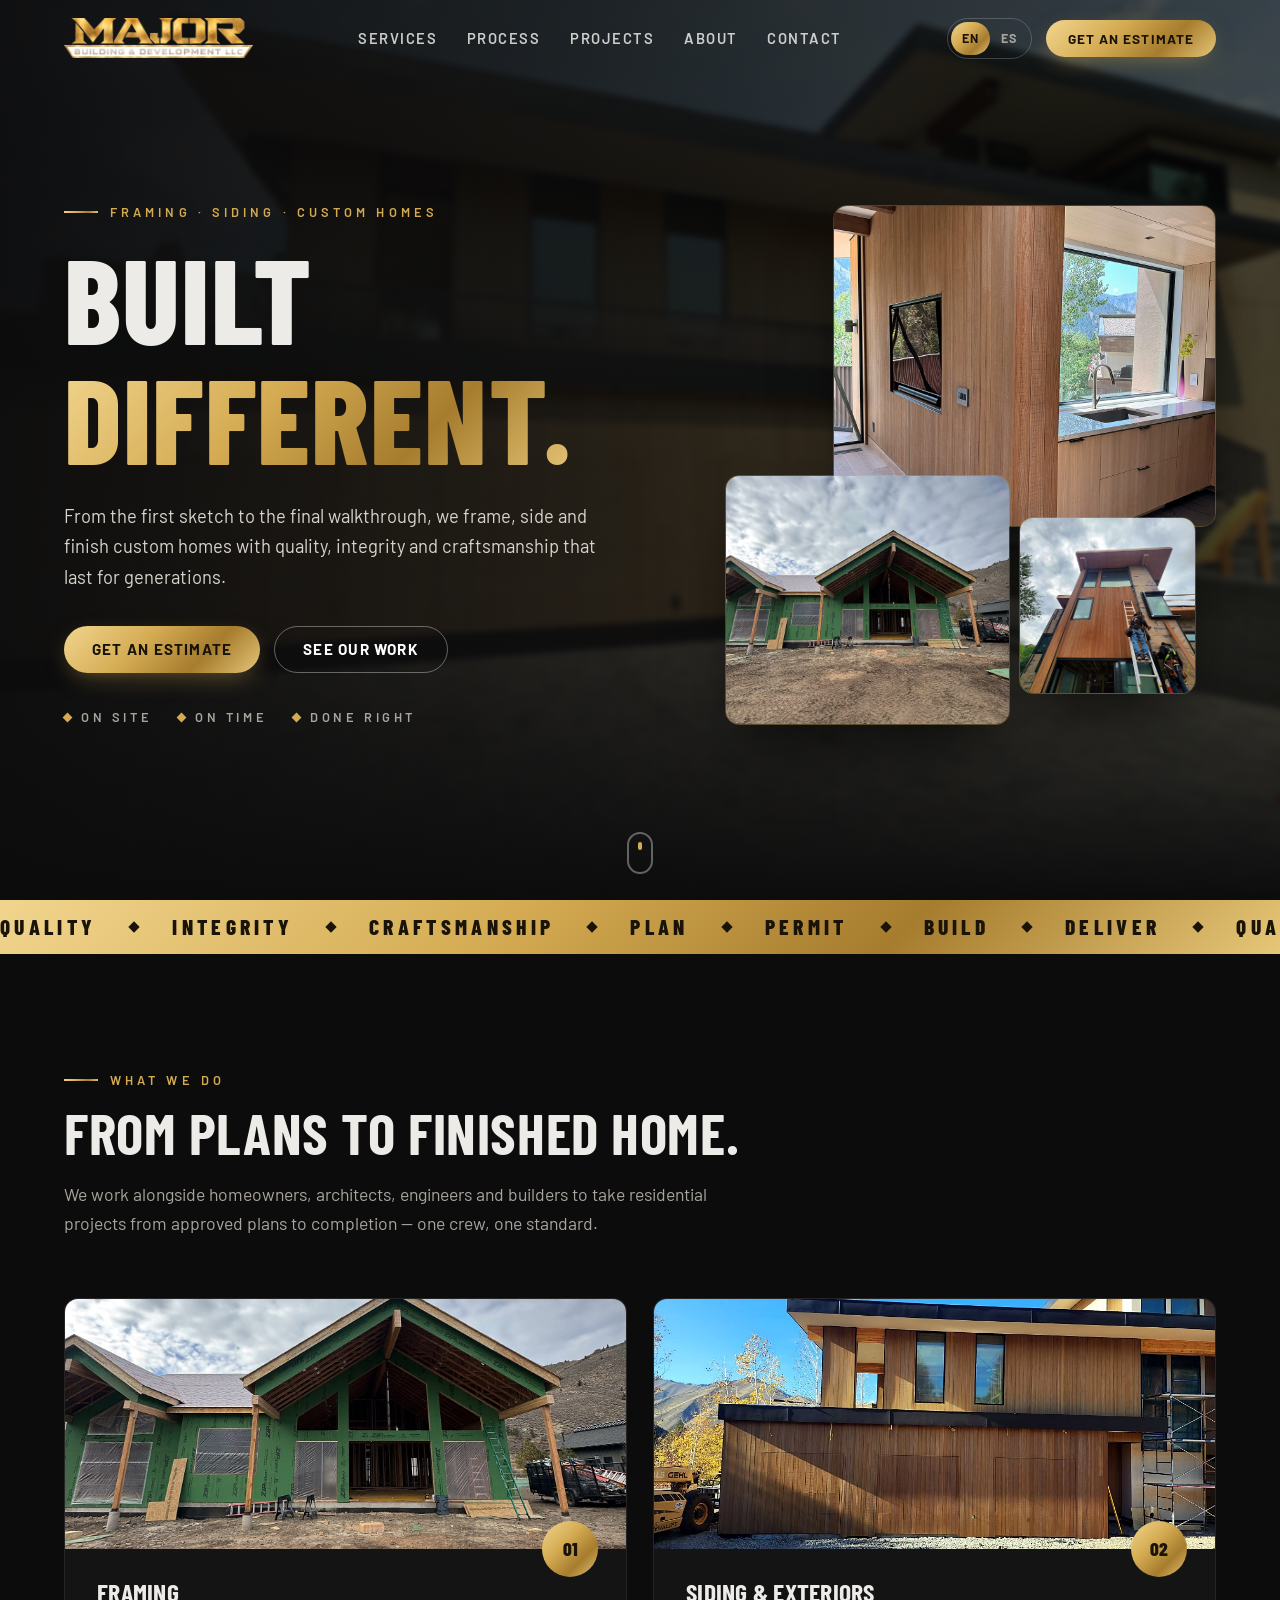
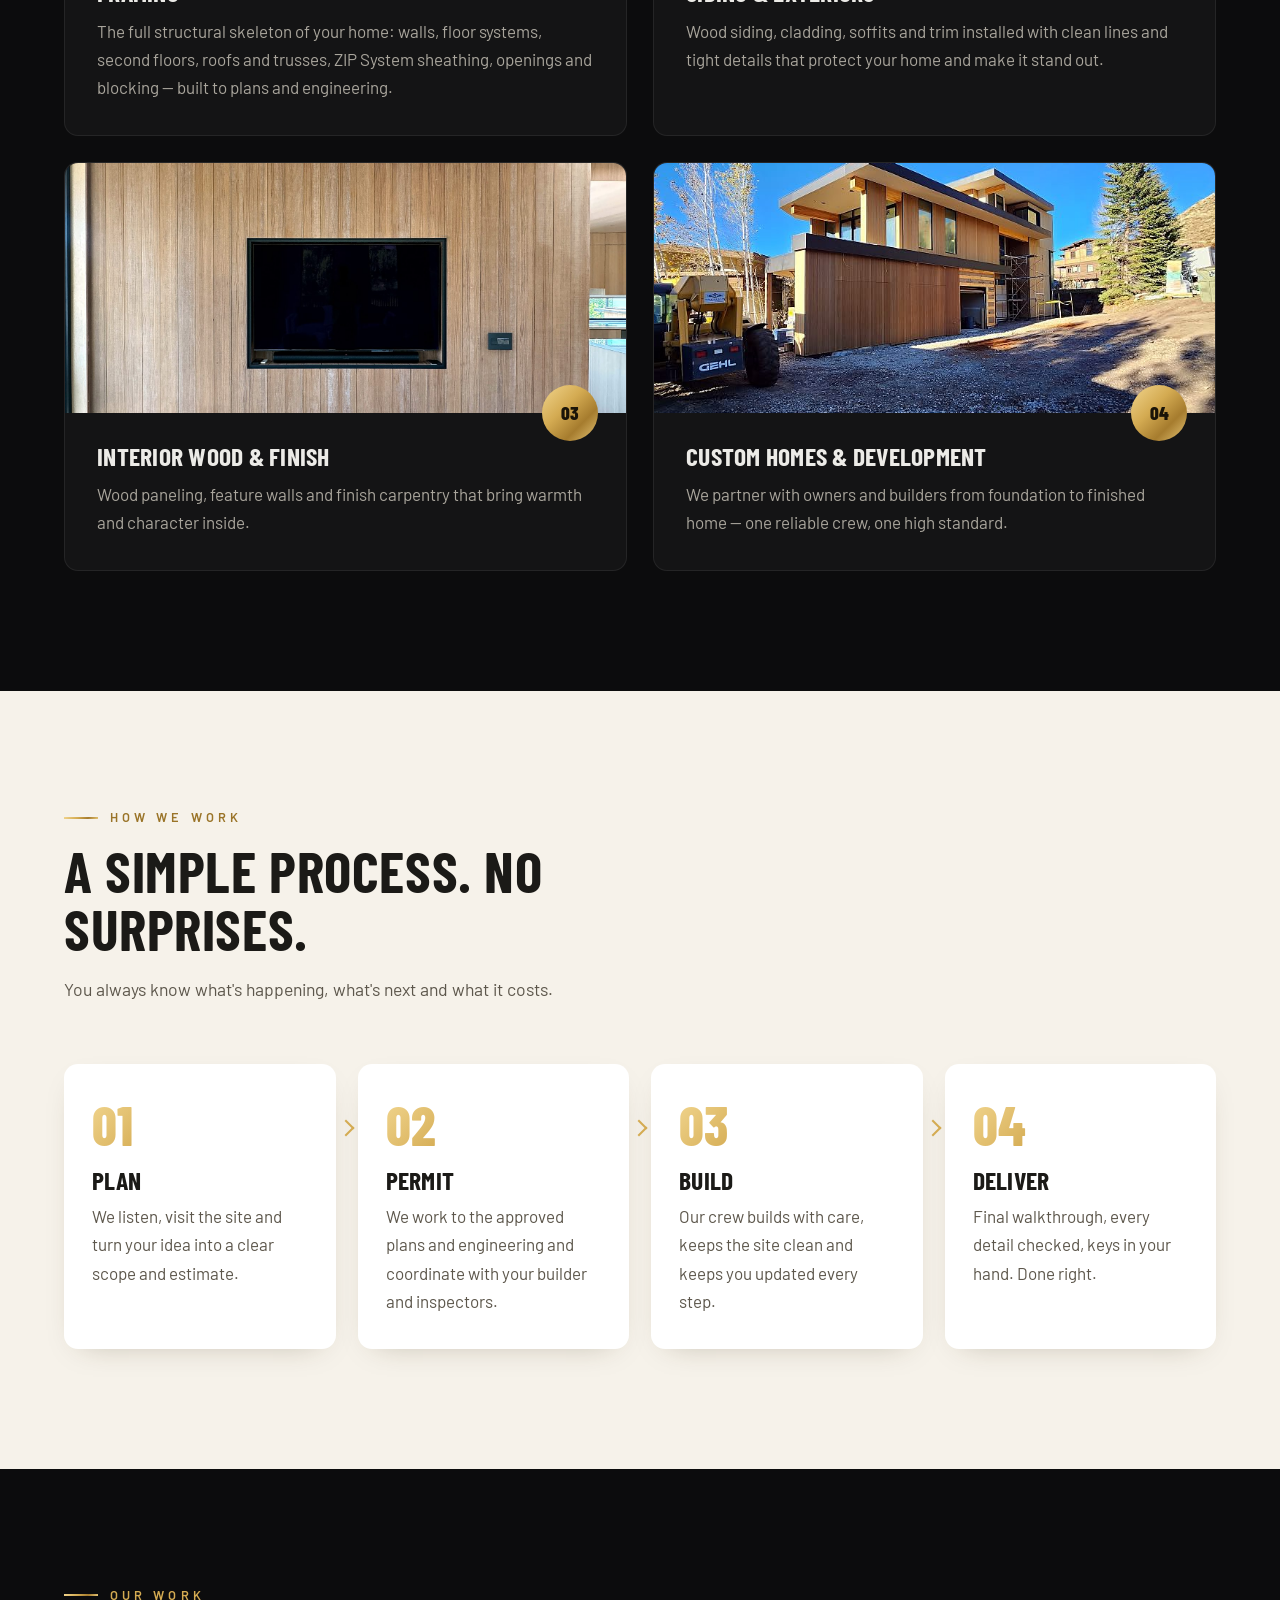
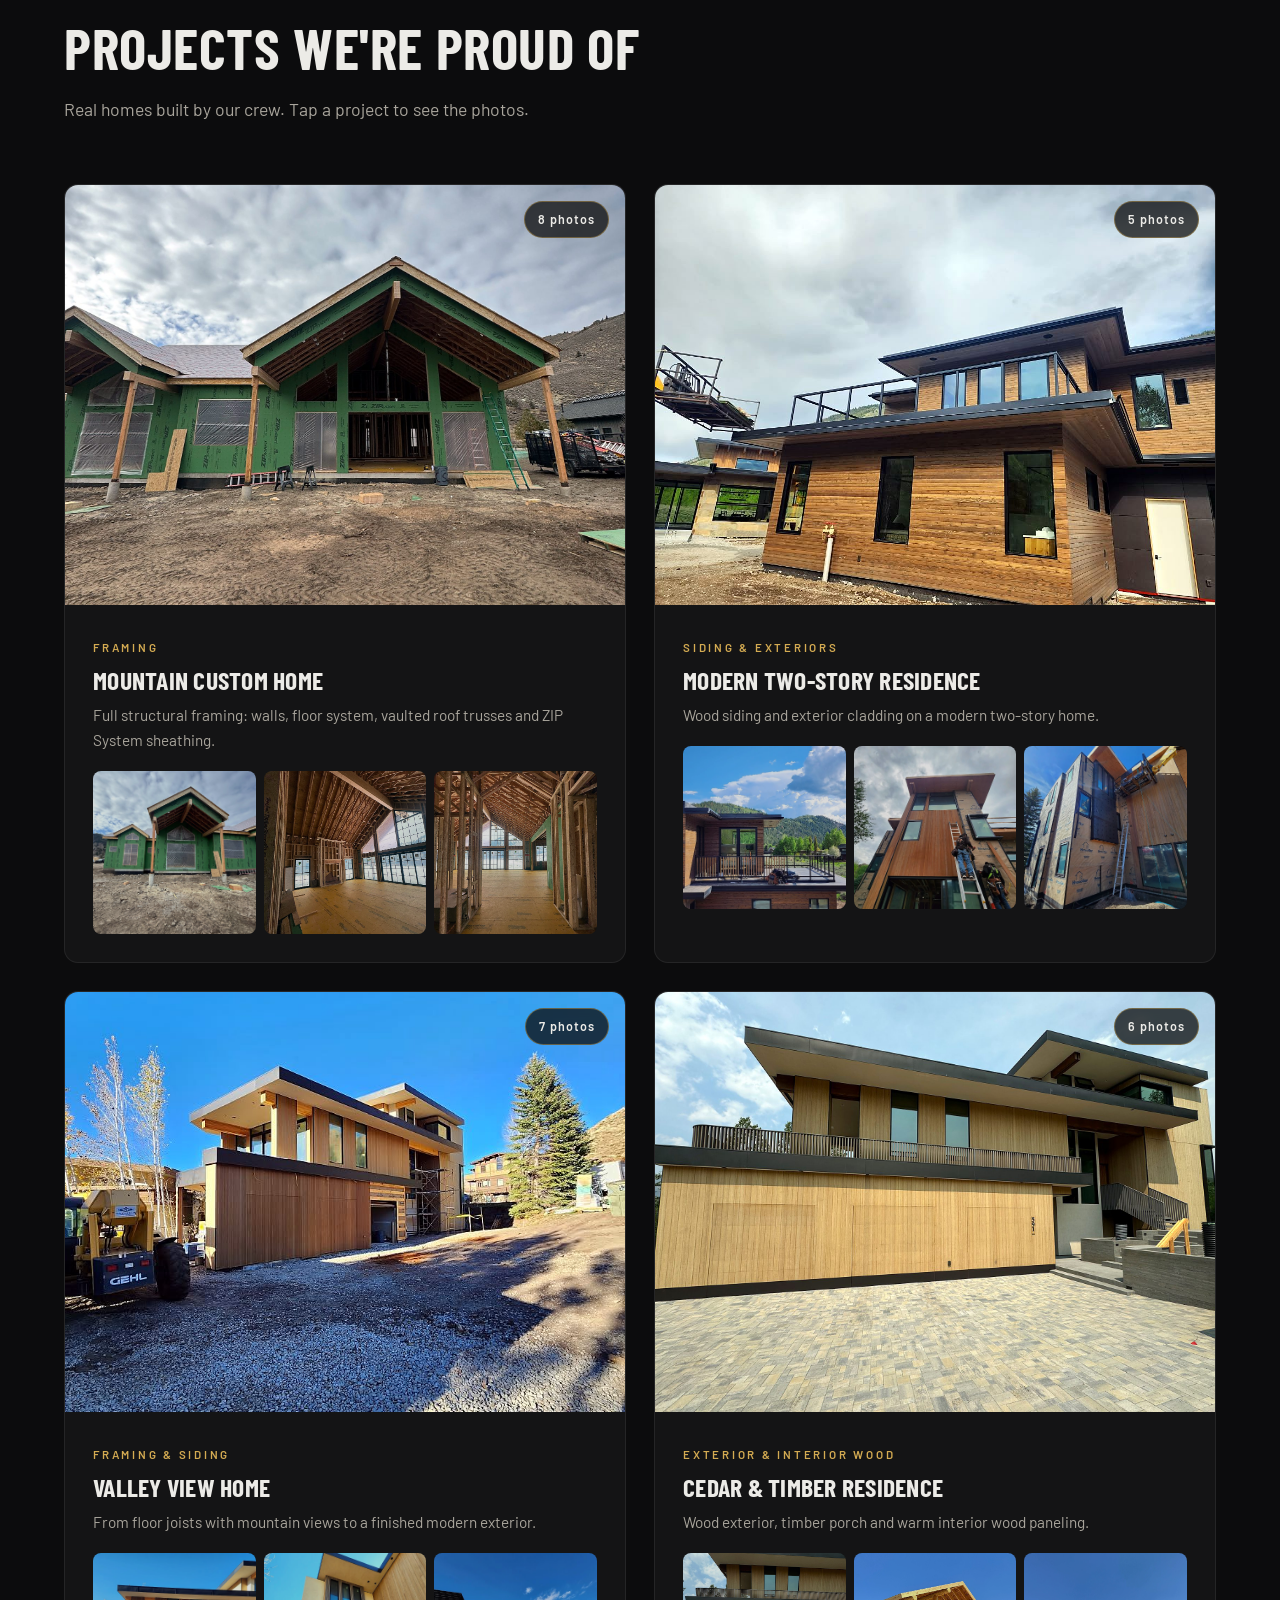
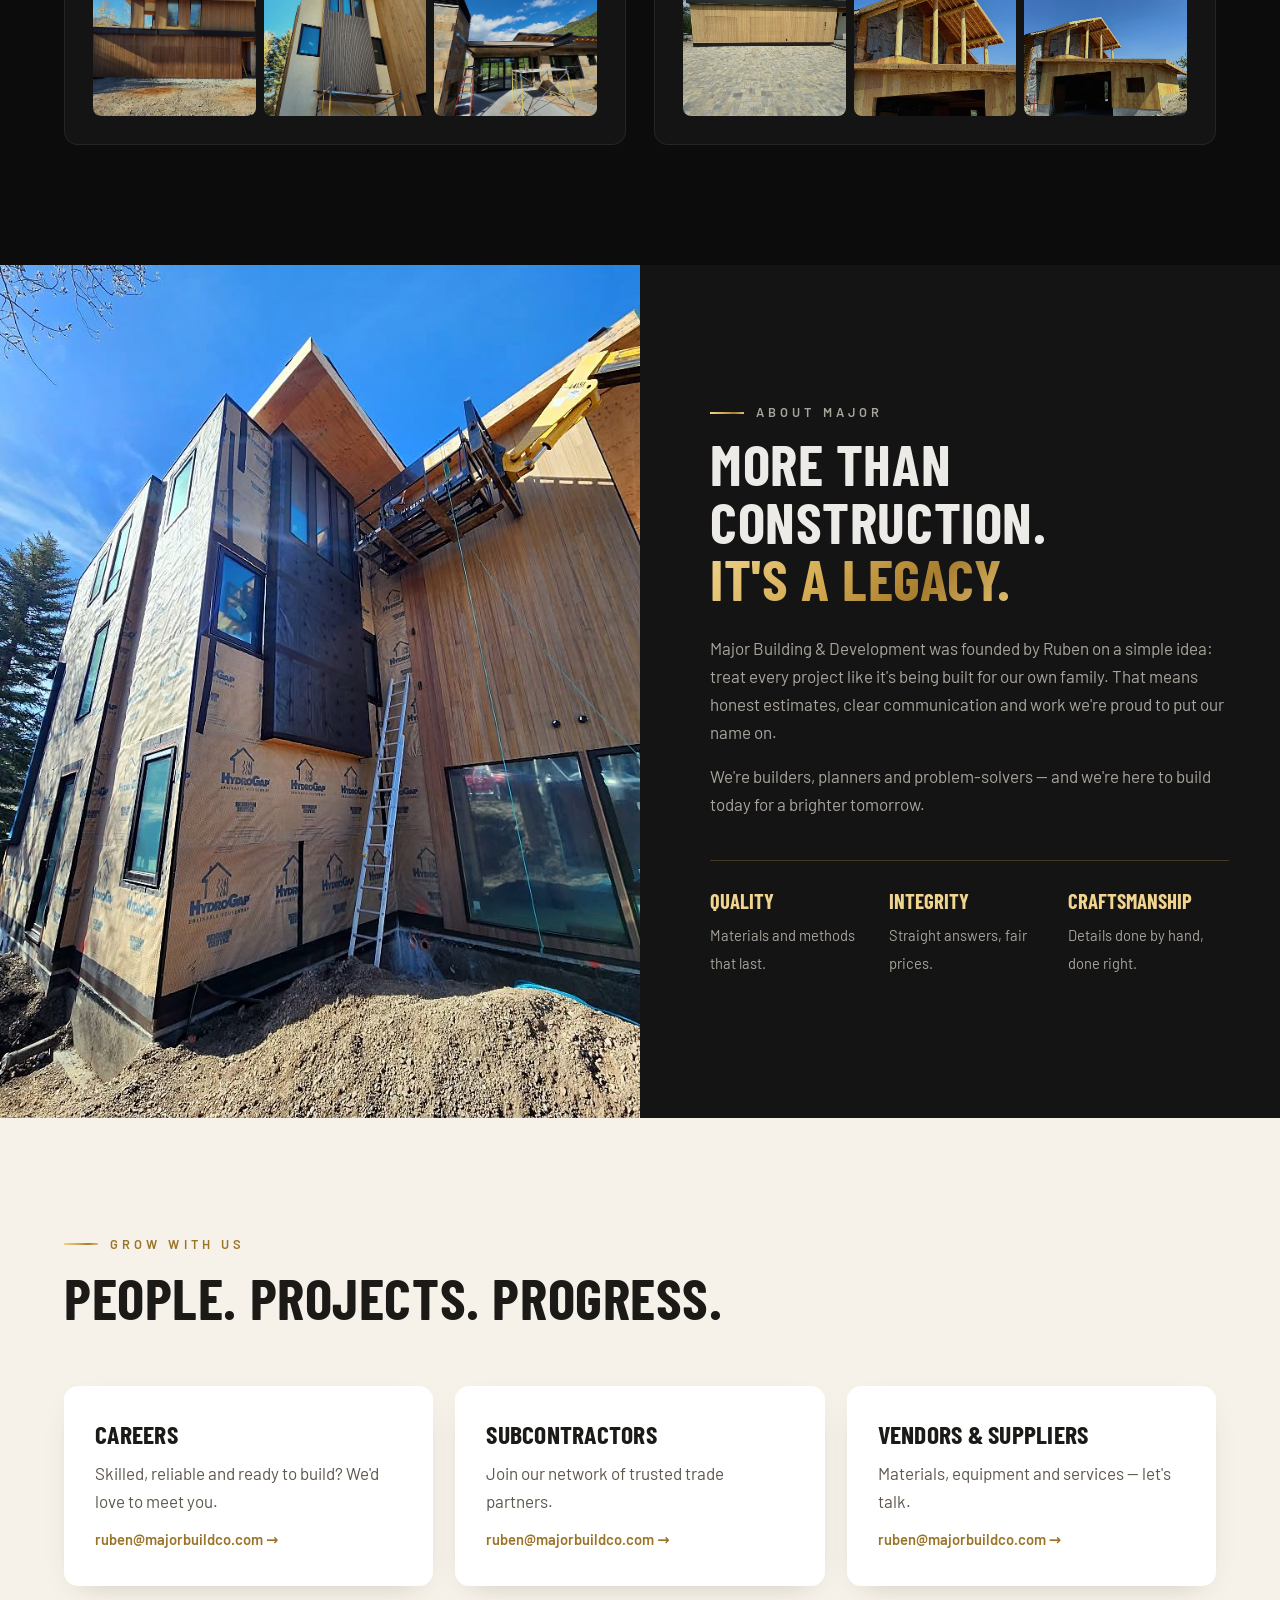
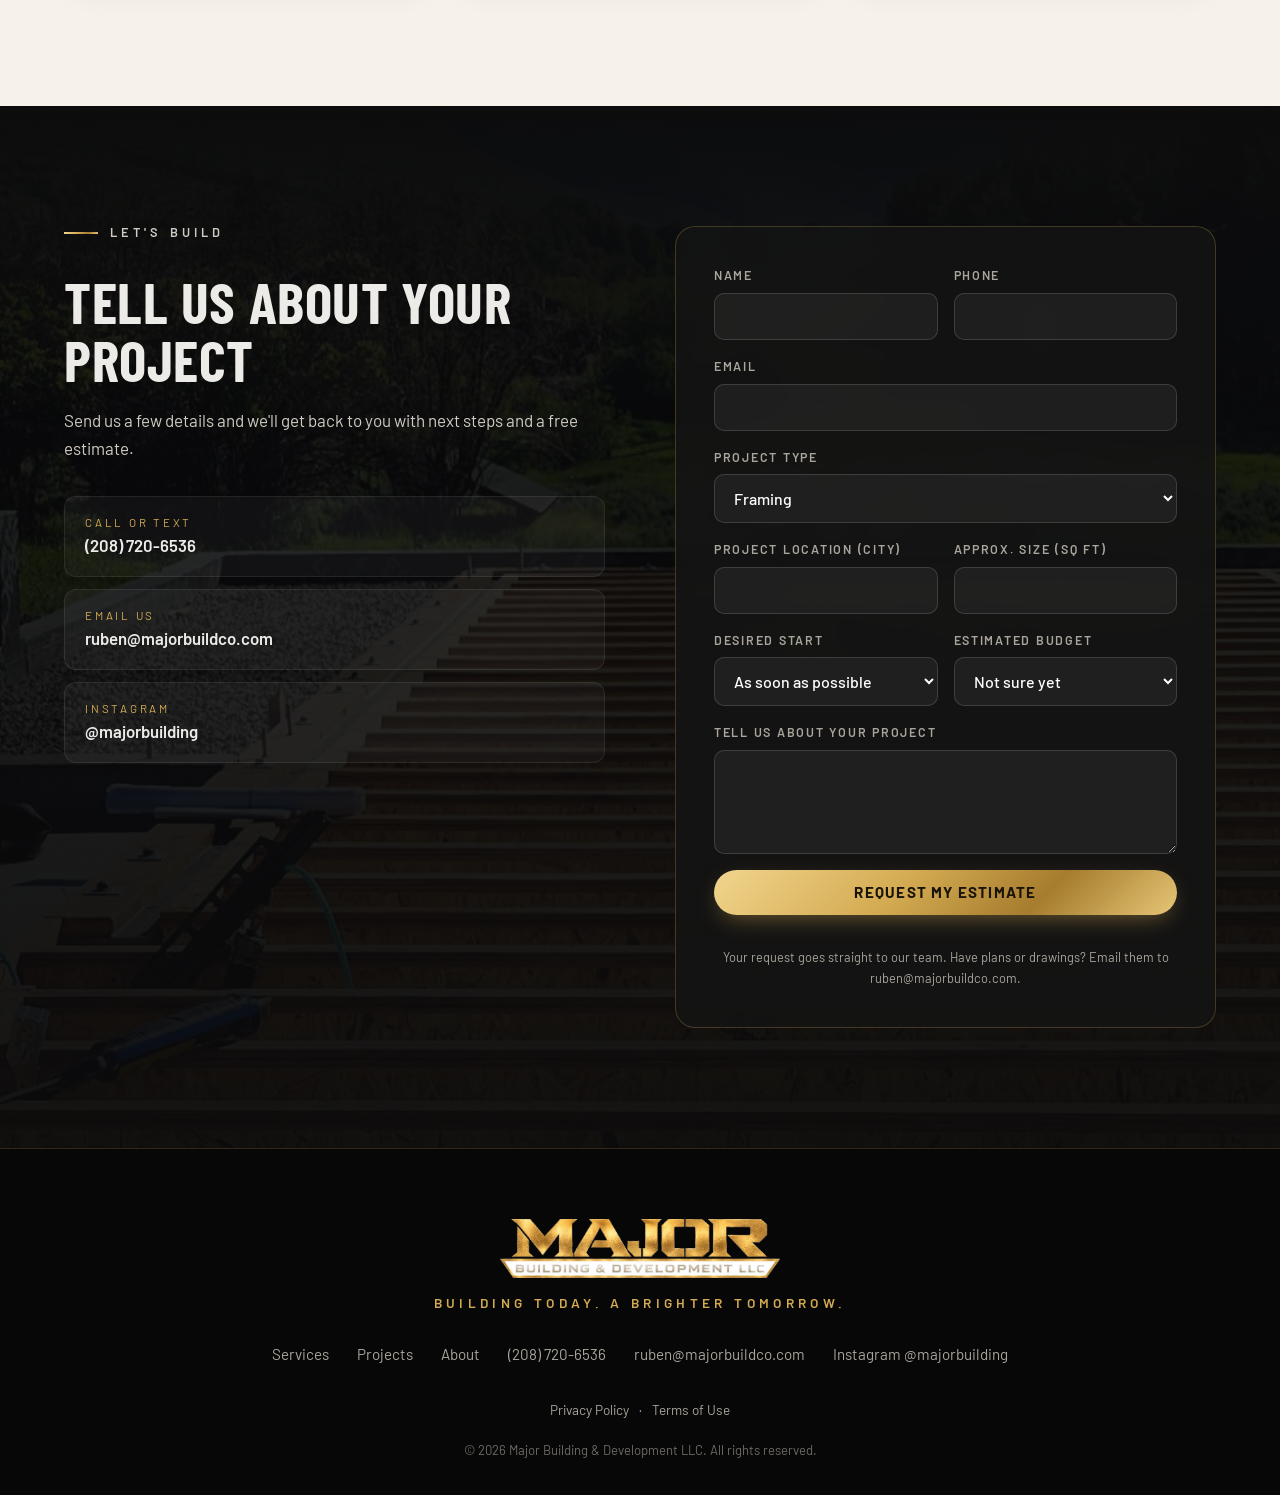
==== commit 87f35452: "Add Ruben's phone number Co-Authored-By: Claude Opus 5.5 <noreply@anthropic.com>" ====
--- a/index.html
+++ b/index.html
@@ -201,6 +201,7 @@
       <h2 class="reveal" data-i18n="ct.title">Tell us about your project</h2>
       <p class="reveal" data-i18n="ct.sub">Send us a few details and we'll get back to you with next steps and a free estimate.</p>
       <ul class="emails reveal">
+        <li><small data-i18n="ct.call">Call or text</small><a href="tel:+12087206536">(208) 720-6536</a></li>
         <li><small data-i18n="ct.email">Email us</small><a href="mailto:ruben@majorbuildco.com">ruben@majorbuildco.com</a></li>
         <li><small>Instagram</small><a href="https://www.instagram.com/majorbuilding/" target="_blank" rel="noopener">@majorbuilding</a></li>
       </ul>
@@ -263,6 +264,7 @@
       <a href="#services" data-i18n="nav.services">Services</a>
       <a href="#projects" data-i18n="nav.projects">Projects</a>
       <a href="#about" data-i18n="nav.about">About</a>
+      <a href="tel:+12087206536">(208) 720-6536</a>
       <a href="mailto:ruben@majorbuildco.com">ruben@majorbuildco.com</a>
       <a href="https://www.instagram.com/majorbuilding/" target="_blank" rel="noopener">Instagram @majorbuilding</a>
     </nav>
--- a/styles.css
+++ b/styles.css
@@ -158,6 +158,7 @@
 .form .row{display:grid;grid-template-columns:1fr 1fr;gap:16px}
 .form label{display:grid;gap:7px;font-size:.78rem;font-weight:600;letter-spacing:.14em;text-transform:uppercase;color:var(--muted)}
 .form input,.form select,.form textarea{font:500 1rem var(--fb);color:#fff;background:rgba(255,255,255,.05);border:1px solid rgba(255,255,255,.14);border-radius:10px;padding:13px 15px;transition:border-color .2s,background .2s;text-transform:none;letter-spacing:0;width:100%}
+.form input:-webkit-autofill,.form input:-webkit-autofill:hover,.form input:-webkit-autofill:focus{-webkit-text-fill-color:#fff;-webkit-box-shadow:0 0 0 1000px #232324 inset;caret-color:#fff;transition:background-color 9999s}
 .form select option{background:var(--ink-2)}
 .form input:focus,.form select:focus,.form textarea:focus{outline:0;border-color:var(--gold);background:rgba(255,255,255,.08)}
 .form .err{border-color:#e0645a}
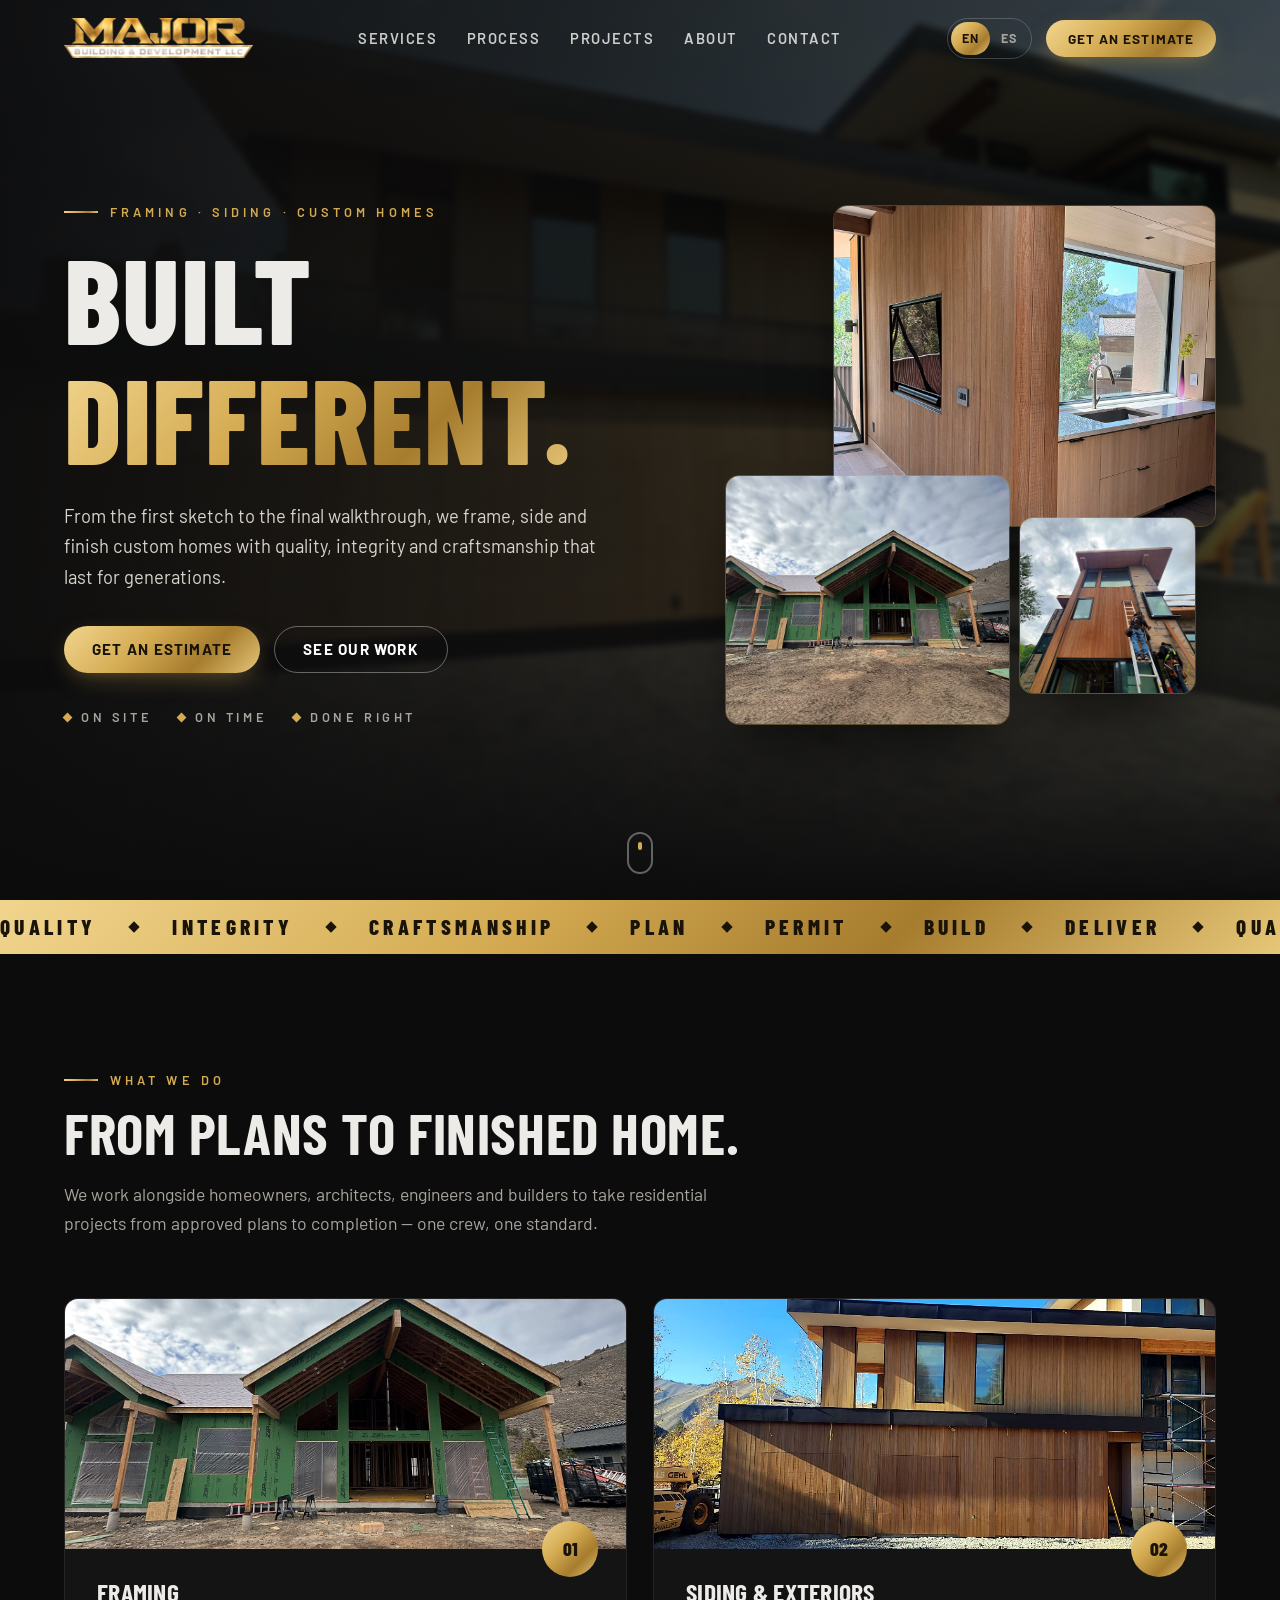
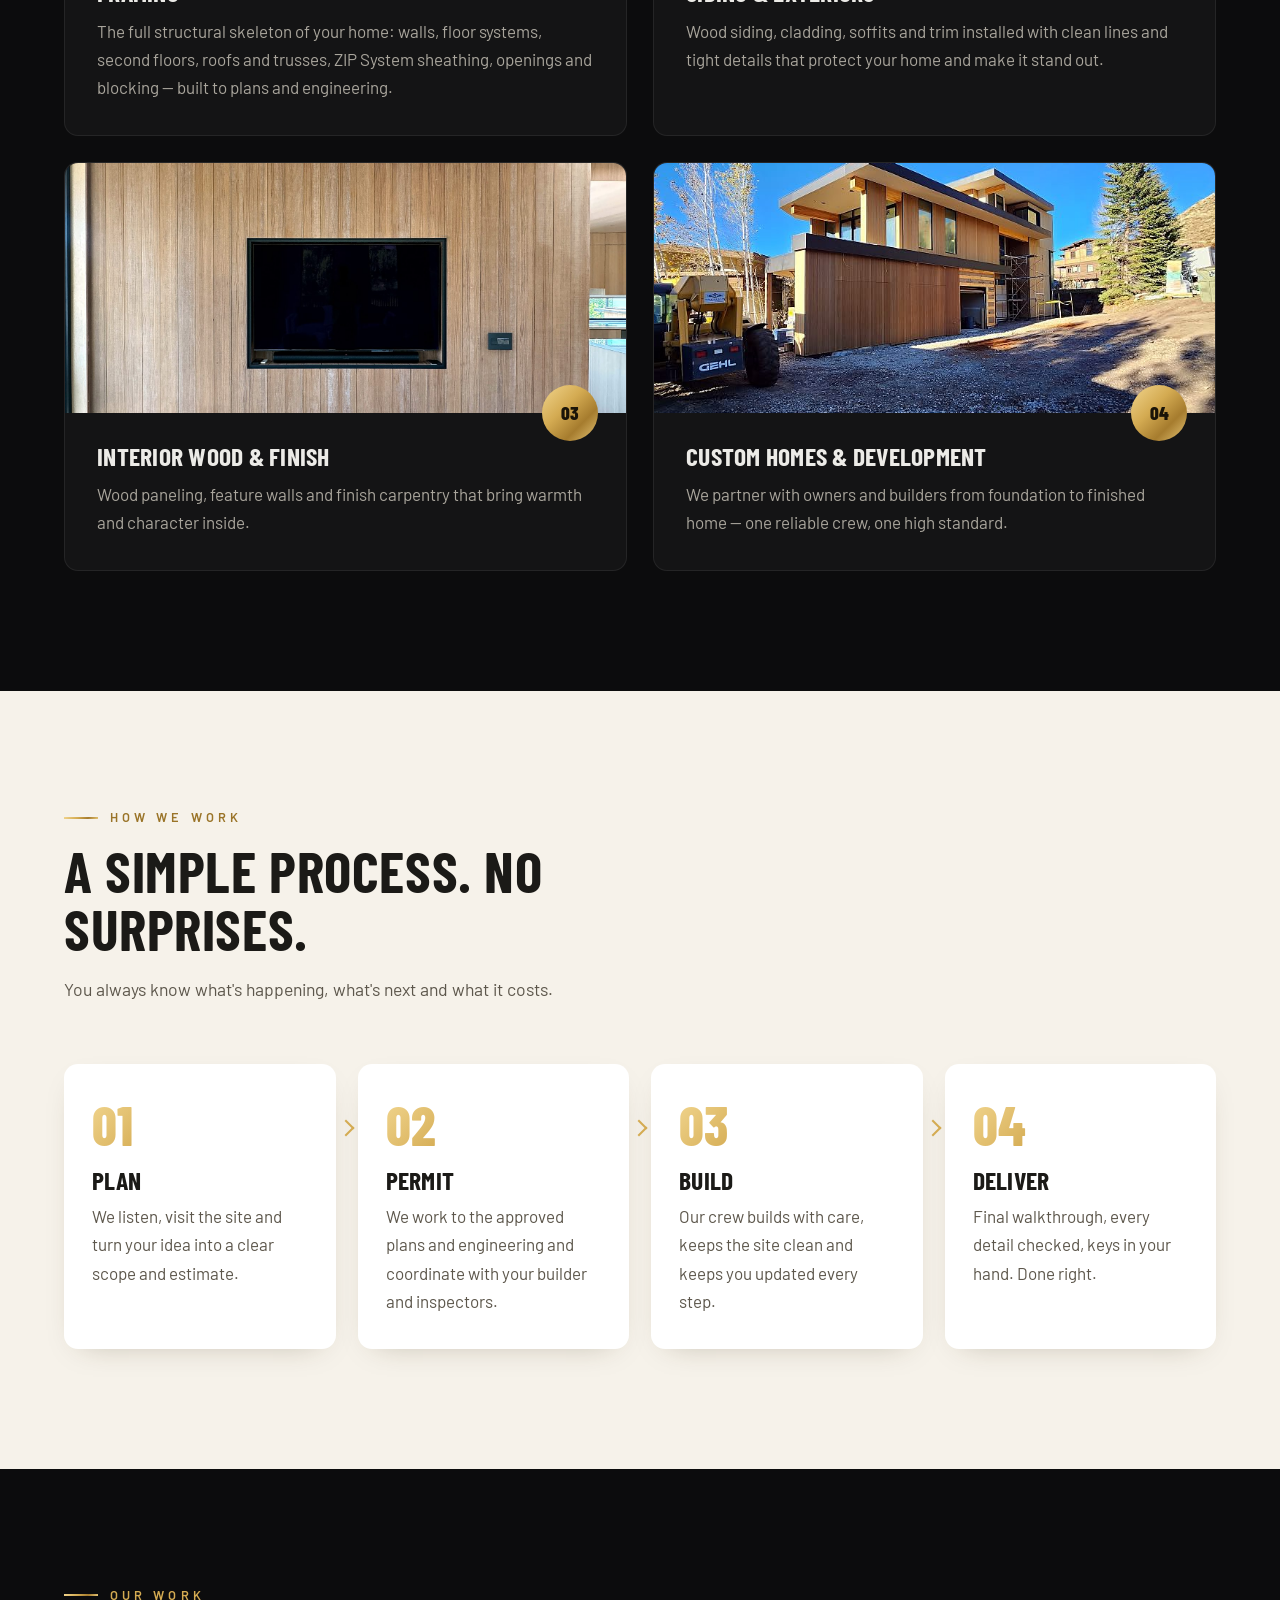
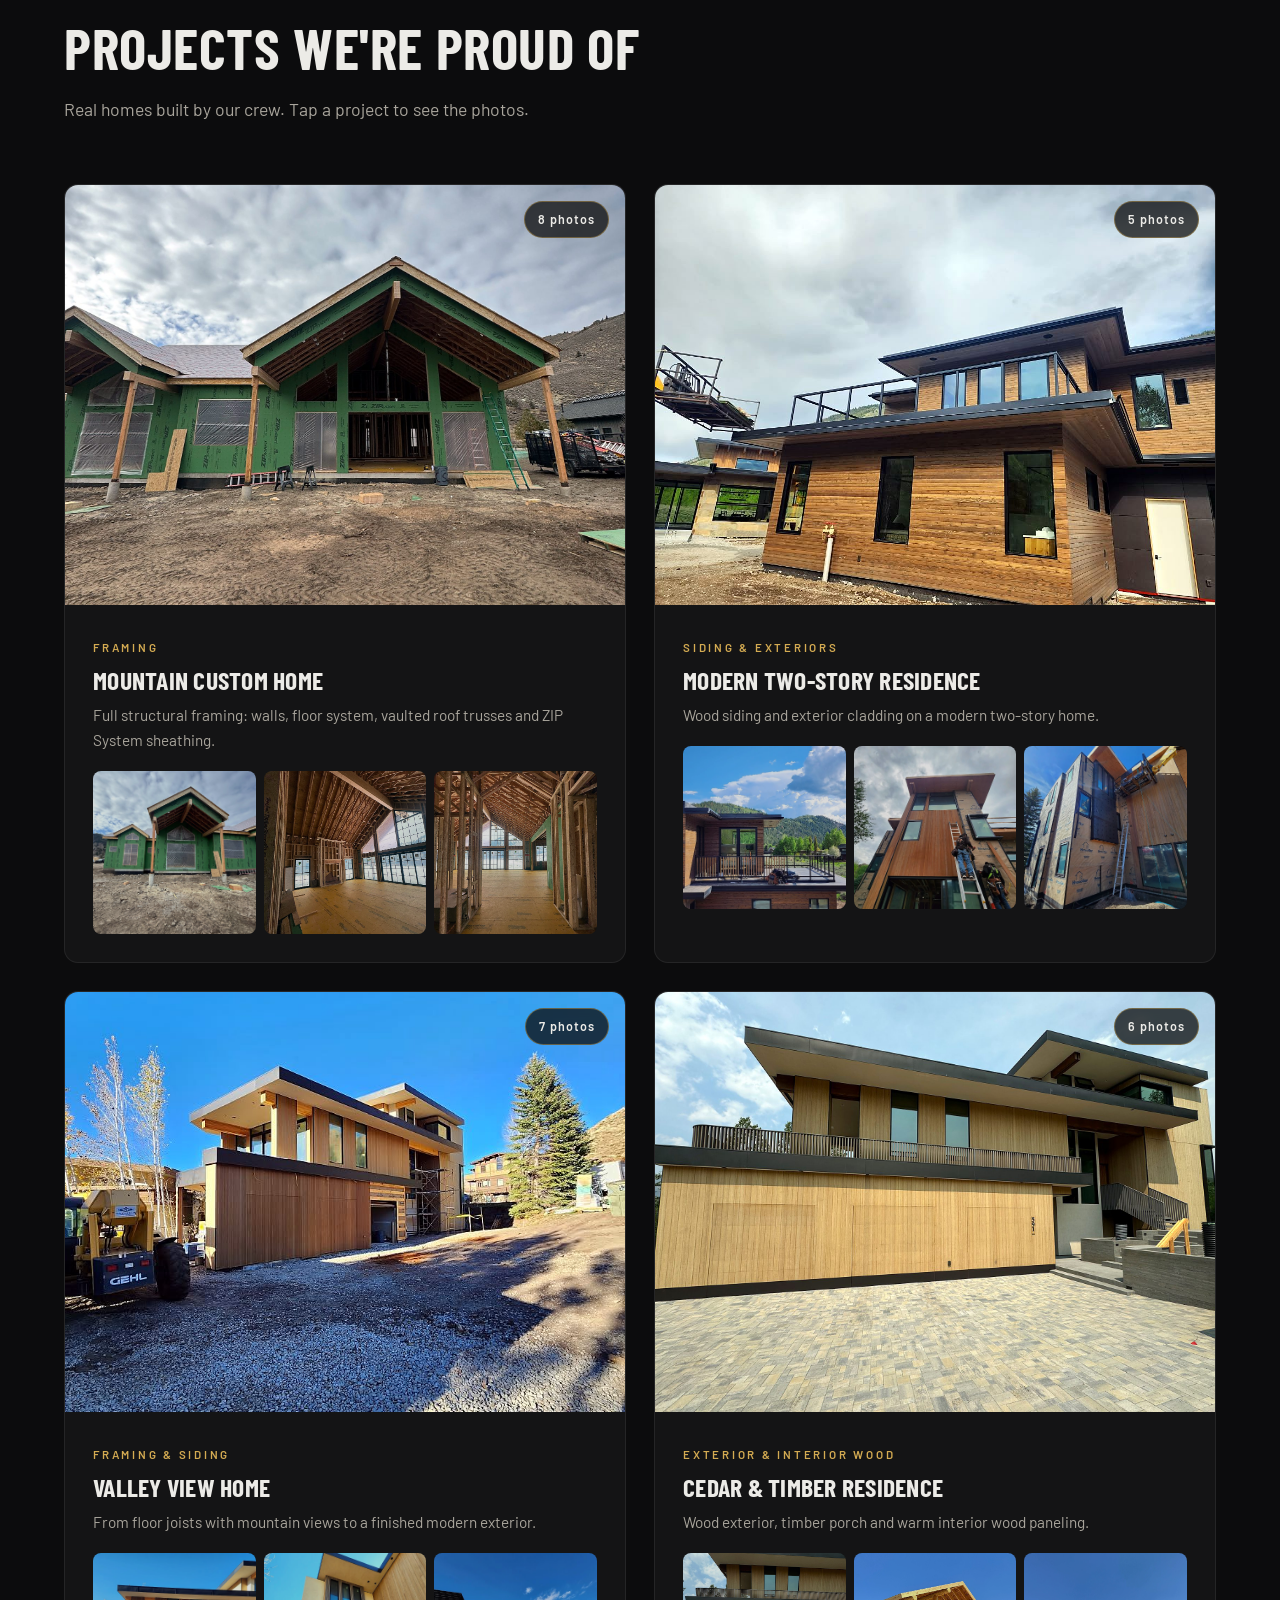
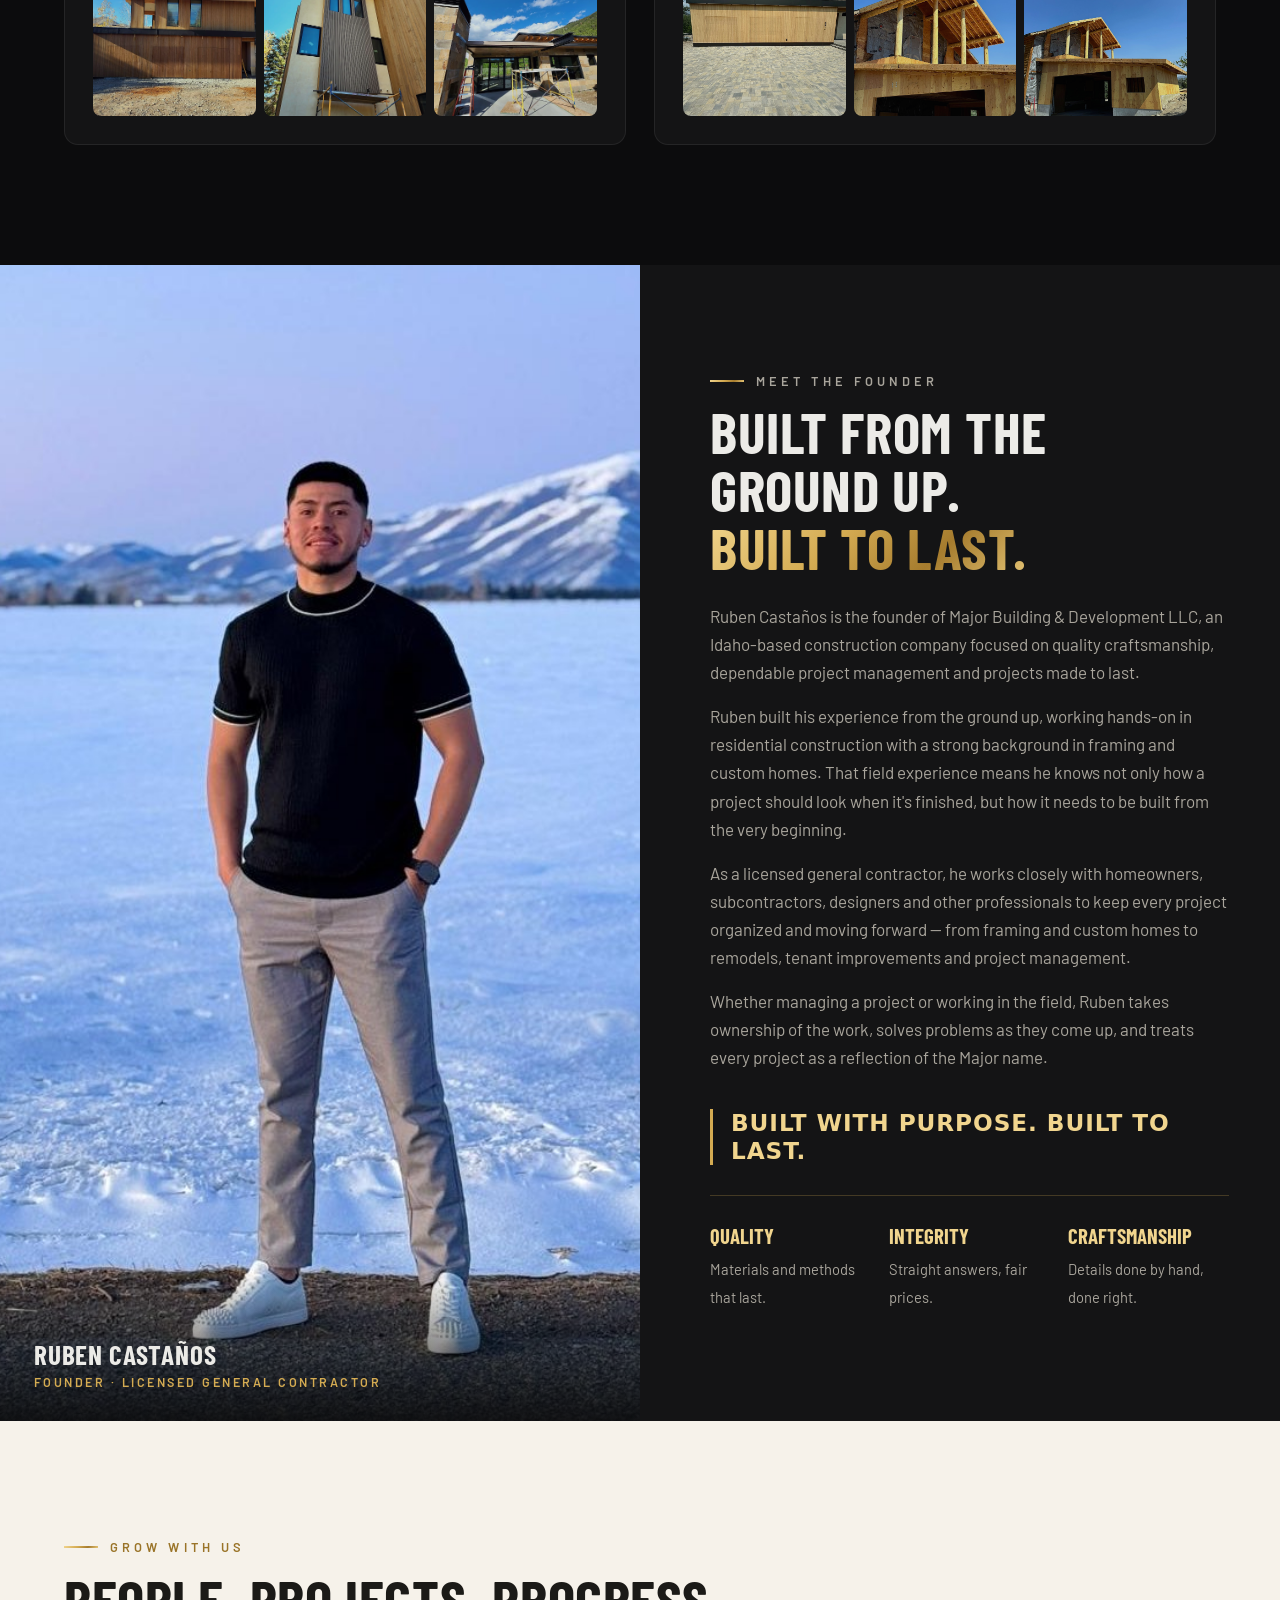
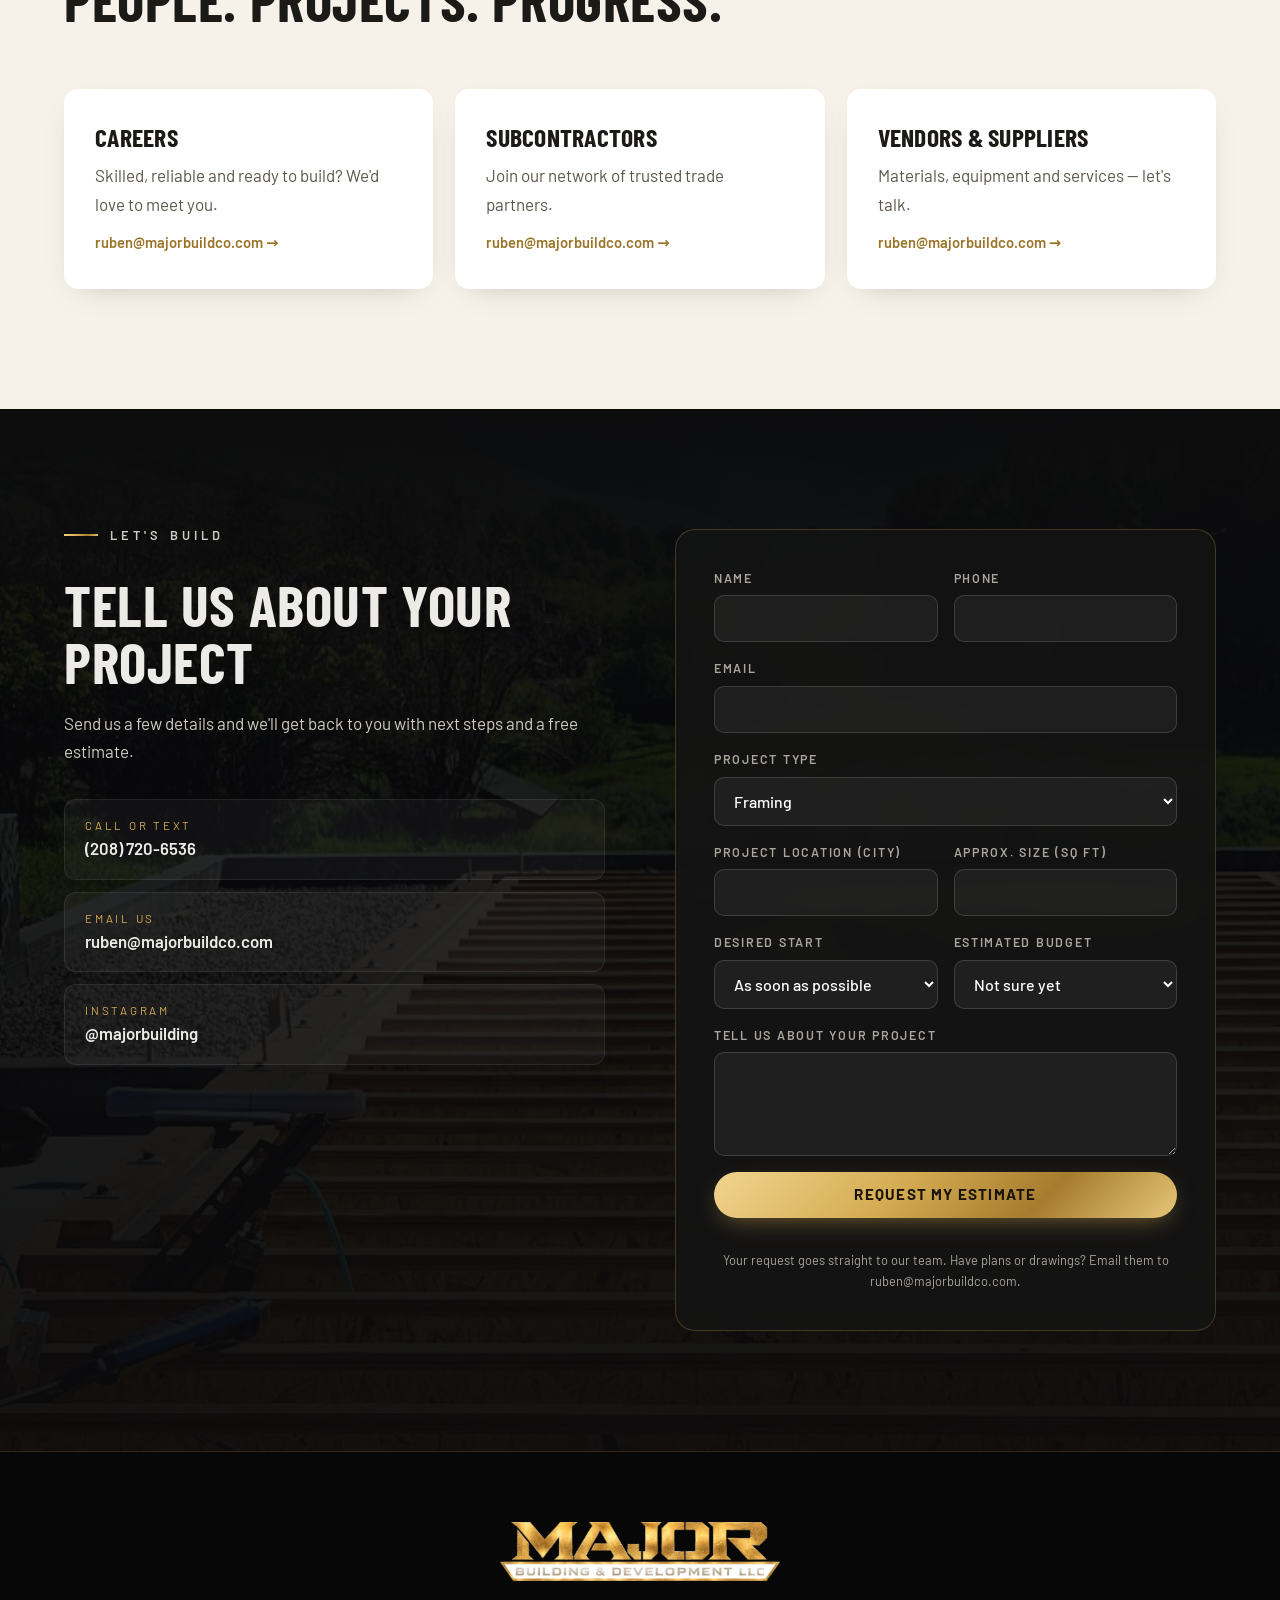
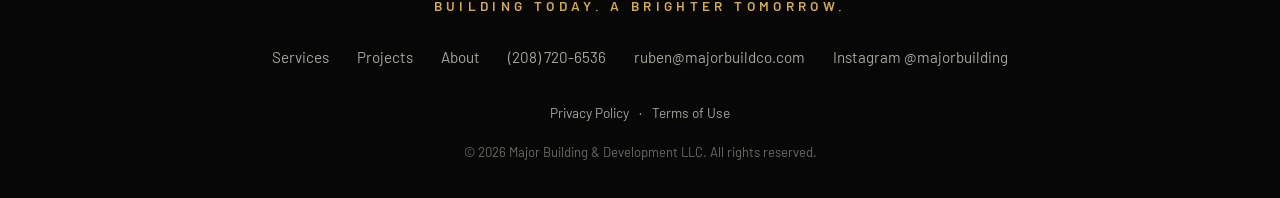
==== commit b9727596: "Add Meet the Founder section with Ruben's photo and bio Co-Authored-By: Claude Opus 5.5 <noreply@ant" ====
--- a/index.html
+++ b/index.html
@@ -151,12 +151,18 @@
 
 <!-- ABOUT / LEGACY -->
 <section class="section section--split" id="about">
-  <div class="split__img reveal"><img src="proyectos/p2/4.jpg" alt="Major crew on site" loading="lazy"></div>
+  <figure class="split__img reveal">
+    <img src="proyectos/ruben.jpg" alt="Ruben Castaños, founder of Major Building & Development" loading="lazy">
+    <figcaption><b>Ruben Castaños</b><span data-i18n="about.role">Founder · Licensed General Contractor</span></figcaption>
+  </figure>
   <div class="split__copy">
-    <p class="eyebrow reveal" data-i18n="about.eyebrow">About Major</p>
-    <h2 class="reveal"><span data-i18n="about.t1">More than construction.</span><br><em class="gold" data-i18n="about.t2">It's a legacy.</em></h2>
-    <p class="reveal" data-i18n="about.p1">Major Building & Development was founded by Ruben on a simple idea: treat every project like it's being built for our own family. That means honest estimates, clear communication and work we're proud to put our name on.</p>
-    <p class="reveal" data-i18n="about.p2">We're builders, planners and problem-solvers — and we're here to build today for a brighter tomorrow.</p>
+    <p class="eyebrow reveal" data-i18n="about.eyebrow">Meet the founder</p>
+    <h2 class="reveal"><span data-i18n="about.t1">Built from the ground up.</span><br><em class="gold" data-i18n="about.t2">Built to last.</em></h2>
+    <p class="reveal" data-i18n="about.p1">Ruben Castaños is the founder of Major Building & Development LLC, an Idaho-based construction company focused on quality craftsmanship, dependable project management and projects made to last.</p>
+    <p class="reveal" data-i18n="about.p2">Ruben built his experience from the ground up, working hands-on in residential construction with a strong background in framing and custom homes. That field experience means he knows not only how a project should look when it's finished, but how it needs to be built from the very beginning.</p>
+    <p class="reveal" data-i18n="about.p3">As a licensed general contractor, he works closely with homeowners, subcontractors, designers and other professionals to keep every project organized and moving forward — from framing and custom homes to remodels, tenant improvements and project management.</p>
+    <p class="reveal" data-i18n="about.p4">Whether managing a project or working in the field, Ruben takes ownership of the work, solves problems as they come up, and treats every project as a reflection of the Major name.</p>
+    <blockquote class="motto reveal" data-i18n="about.motto">Built with purpose. Built to last.</blockquote>
     <ul class="pillars reveal">
       <li><b data-i18n="pill.1.t">Quality</b><span data-i18n="pill.1.d">Materials and methods that last.</span></li>
       <li><b data-i18n="pill.2.t">Integrity</b><span data-i18n="pill.2.d">Straight answers, fair prices.</span></li>
--- a/styles.css
+++ b/styles.css
@@ -134,6 +134,13 @@
 .pillars{list-style:none;display:grid;grid-template-columns:repeat(3,1fr);gap:18px;margin-top:26px;padding-top:30px;border-top:1px solid rgba(212,171,82,.25)}
 .pillars b{display:block;font:700 1.3rem/1 var(--fh);text-transform:uppercase;color:var(--gold-hi);margin-bottom:8px}
 .pillars span{font-size:.92rem;color:var(--muted)}
+
+.split__img{position:relative;margin:0}
+.split__img img{object-position:50% 22%}
+.split__img figcaption{position:absolute;left:0;right:0;bottom:0;padding:70px 34px 28px;background:linear-gradient(0deg,rgba(12,12,13,.92),transparent);display:flex;flex-direction:column;gap:4px}
+.split__img figcaption b{font:700 1.7rem/1 var(--fh);text-transform:uppercase;letter-spacing:.03em}
+.split__img figcaption span{font-size:.78rem;font-weight:600;letter-spacing:.2em;text-transform:uppercase;color:var(--gold)}
+.motto{margin:22px 0 4px;padding-left:18px;border-left:3px solid var(--gold);font:600 1.45rem/1.2 var(--fh);text-transform:uppercase;letter-spacing:.04em;color:var(--gold-hi)}
 
 /* join */
 .join{display:grid;grid-template-columns:repeat(3,1fr);gap:22px}
@@ -255,7 +262,7 @@
   .steps{grid-template-columns:repeat(2,1fr)}
   .step::after{display:none}
   .section--split{grid-template-columns:1fr}
-  .split__img{min-height:380px}
+  .split__img{min-height:0;height:620px}
   .split__copy{padding:80px 24px}
   .contact{grid-template-columns:1fr;gap:50px}
   .gallery{grid-template-columns:repeat(2,1fr)}
@@ -270,6 +277,7 @@
   .hero__tags{gap:16px;letter-spacing:.18em;flex-wrap:wrap}
   .services,.join,.steps,.pillars{grid-template-columns:1fr}
   .svc__img{height:210px}
+  .split__img{height:480px}
   .gallery{grid-template-columns:1fr;grid-auto-rows:240px}
   .g.wide{grid-column:auto}.g.tall{grid-row:auto}
   .form{padding:26px 20px}
